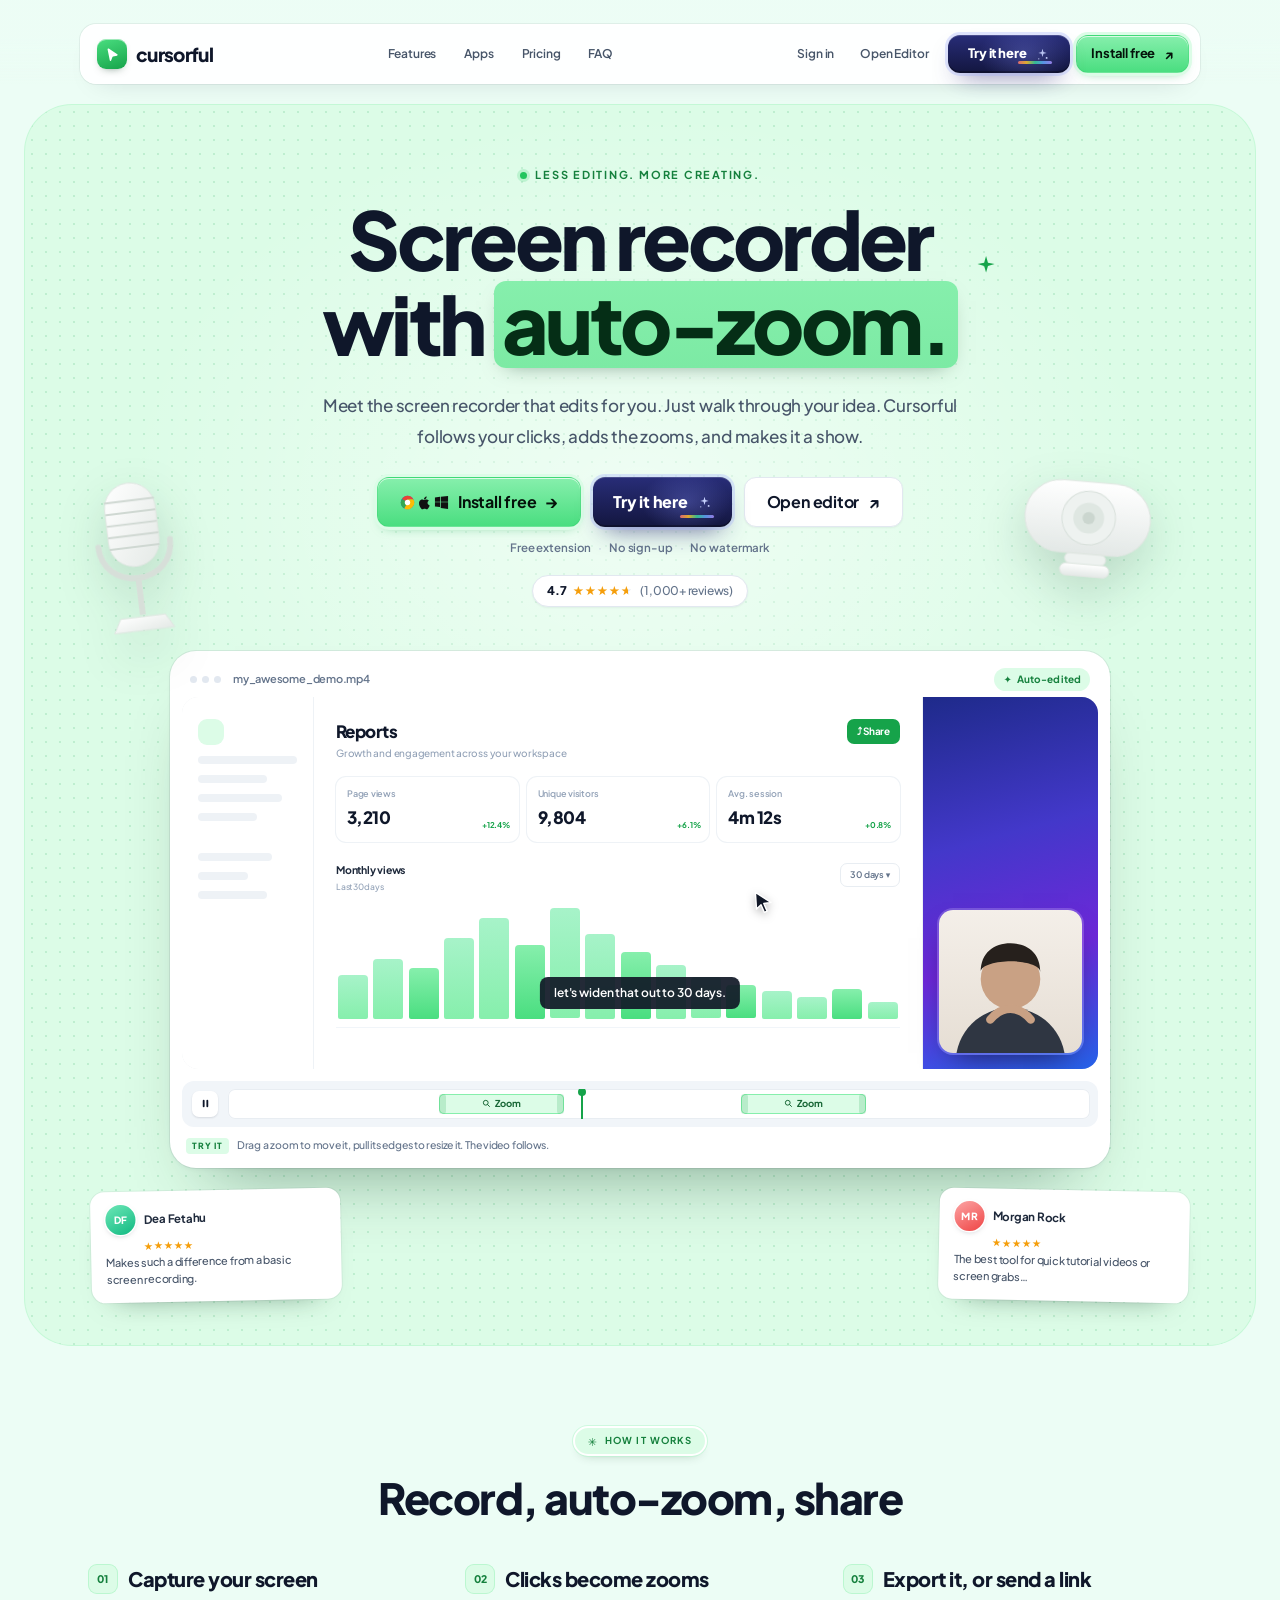
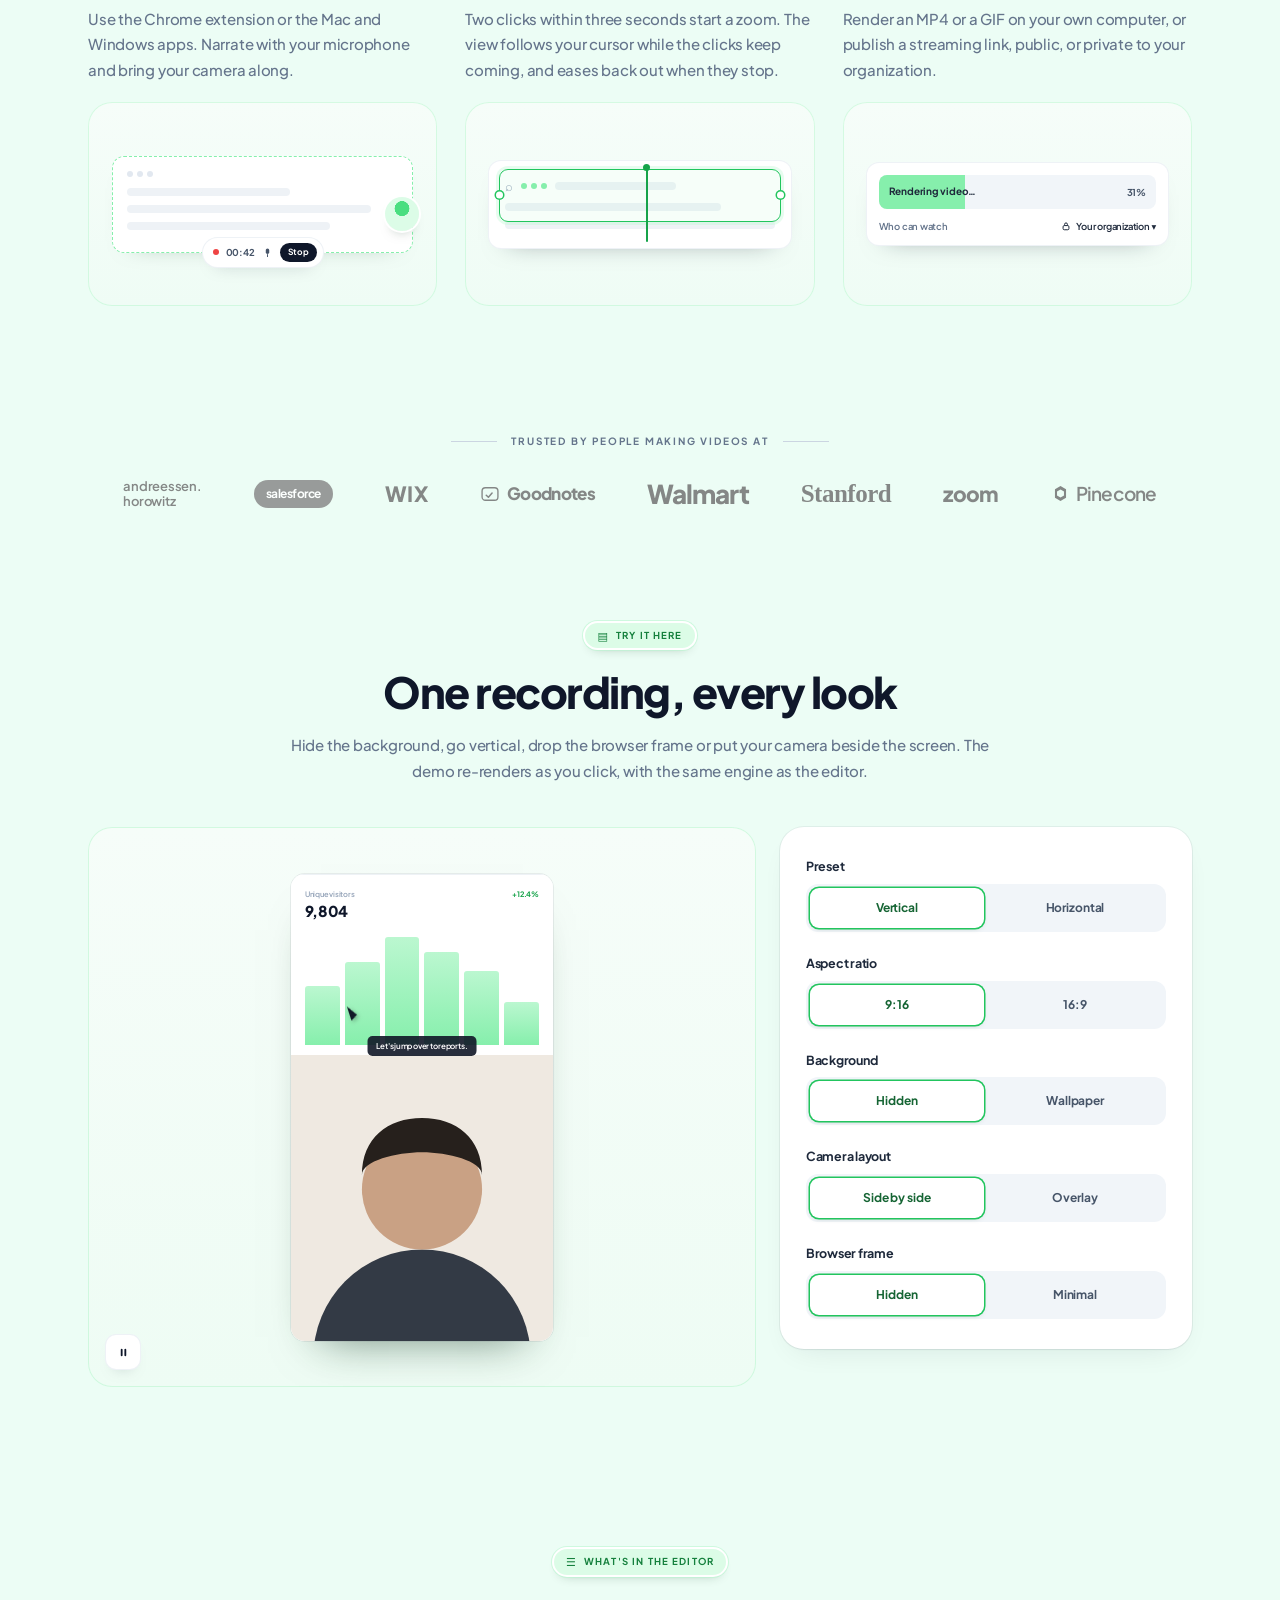
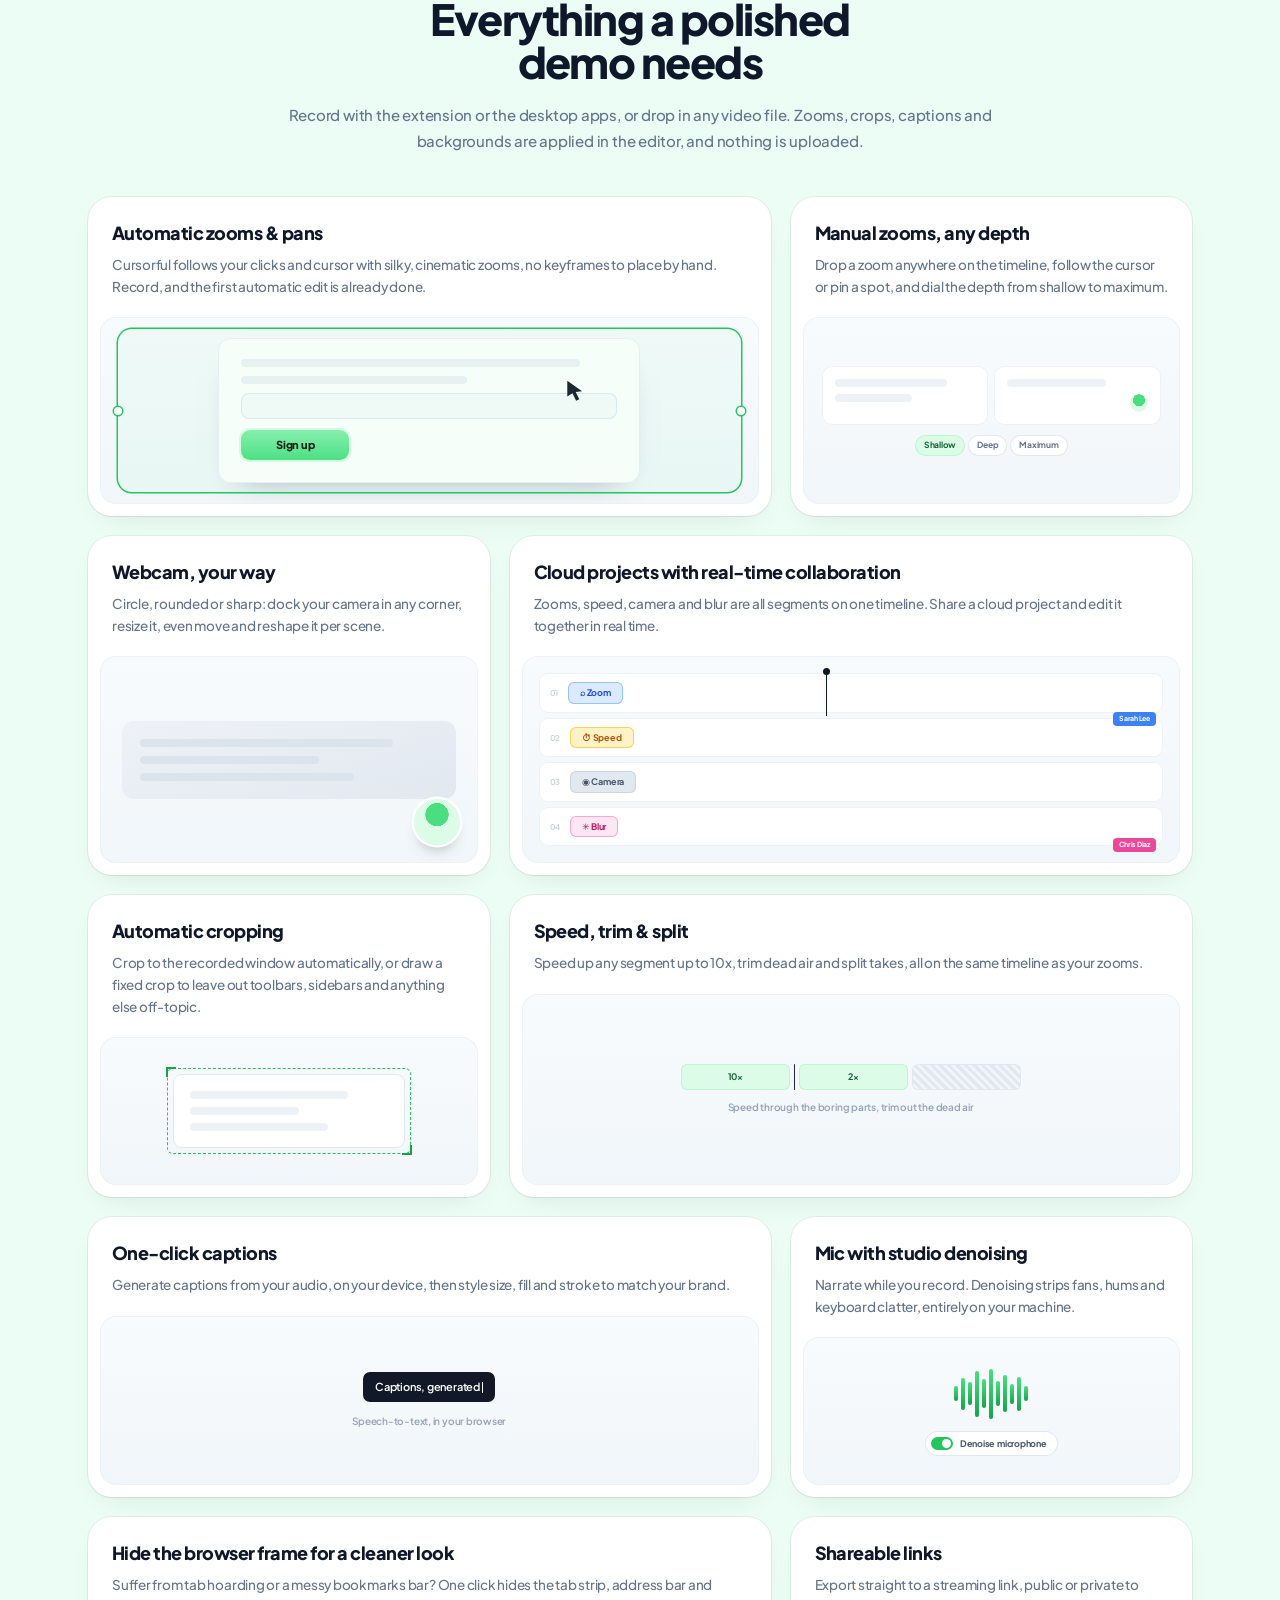
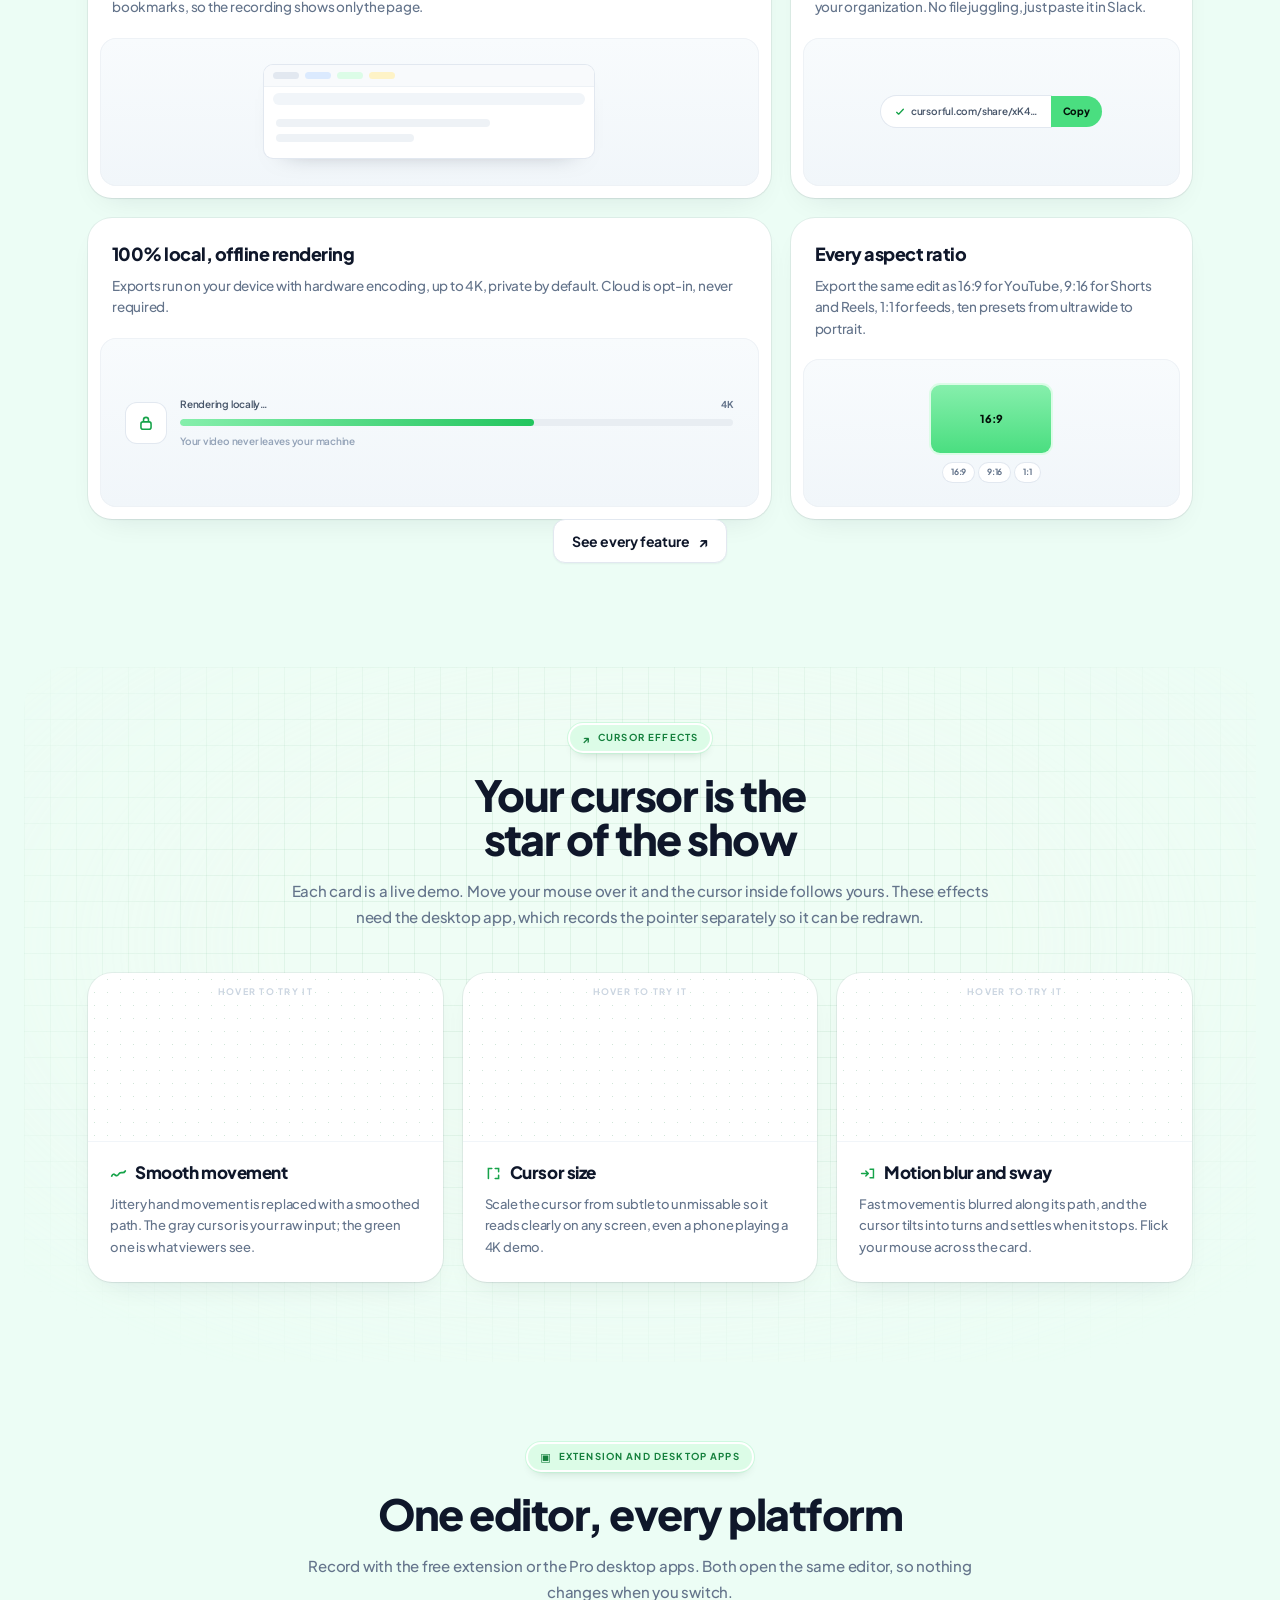
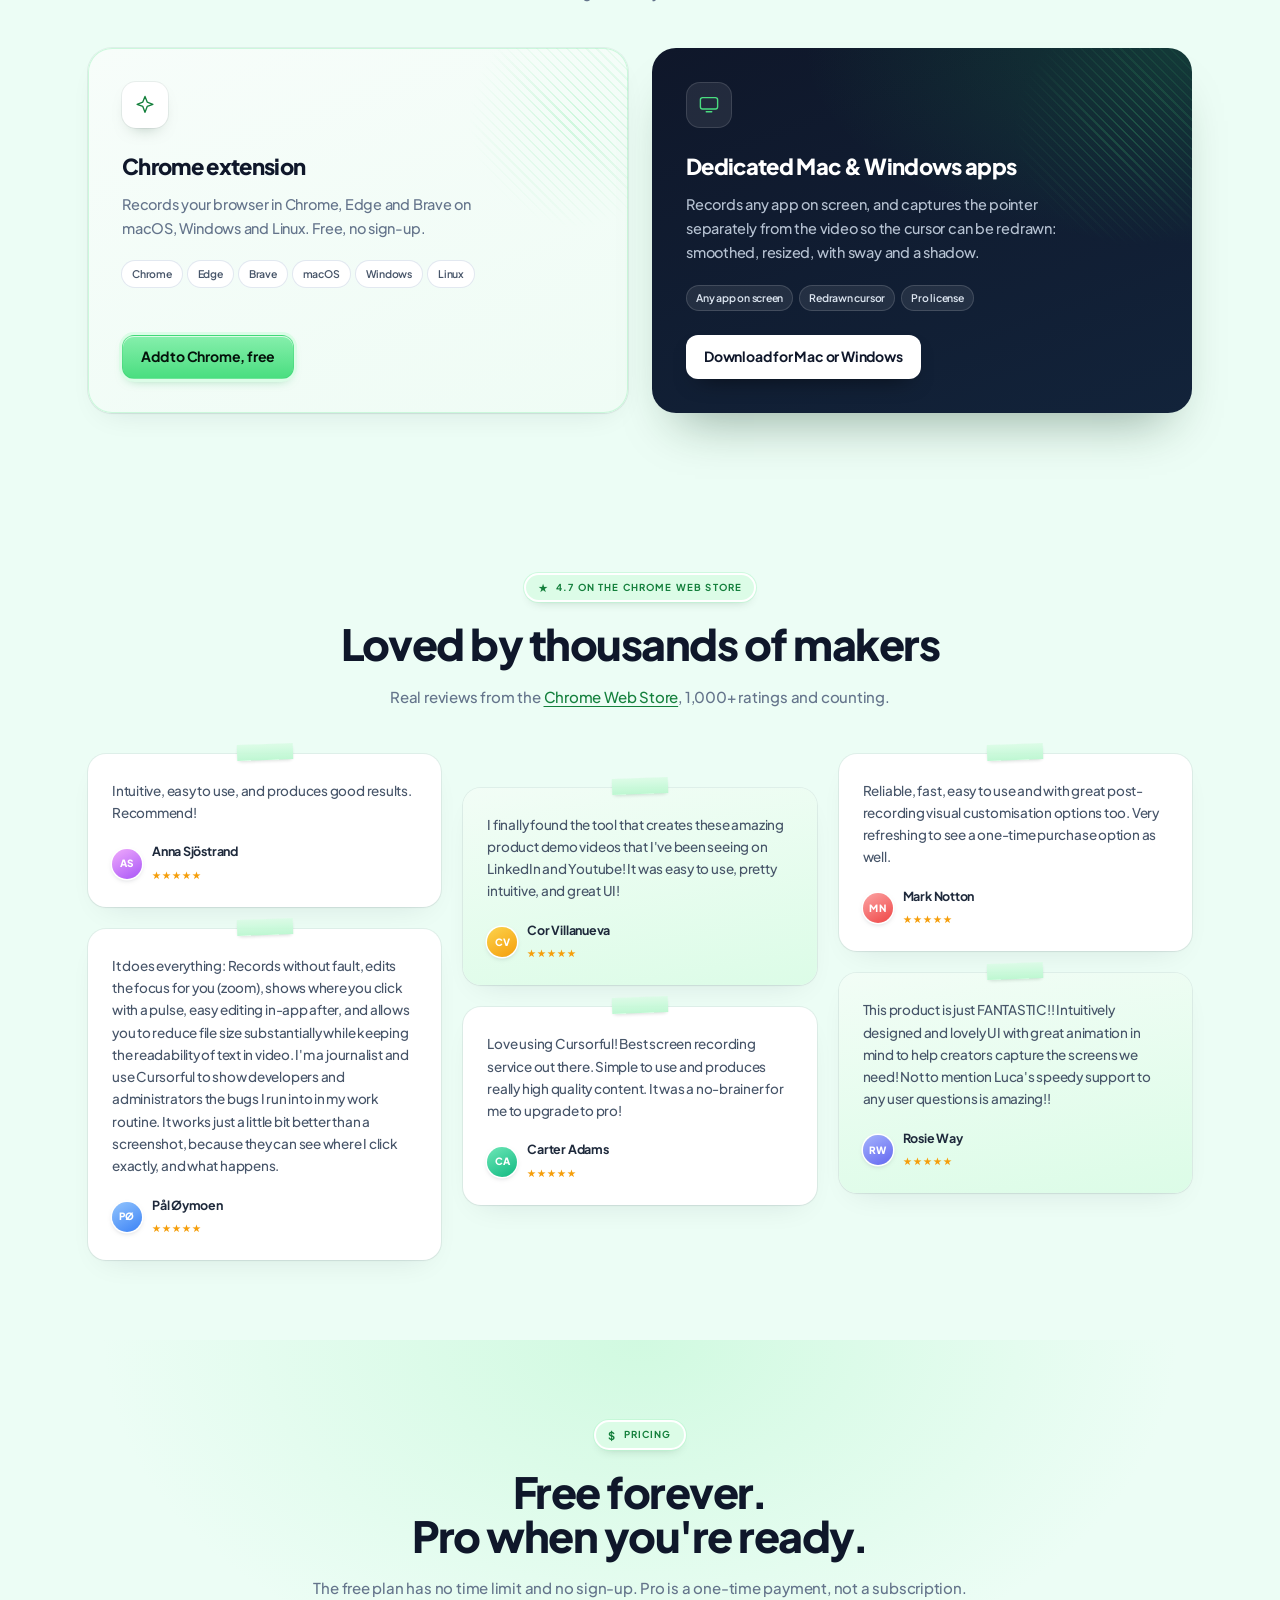
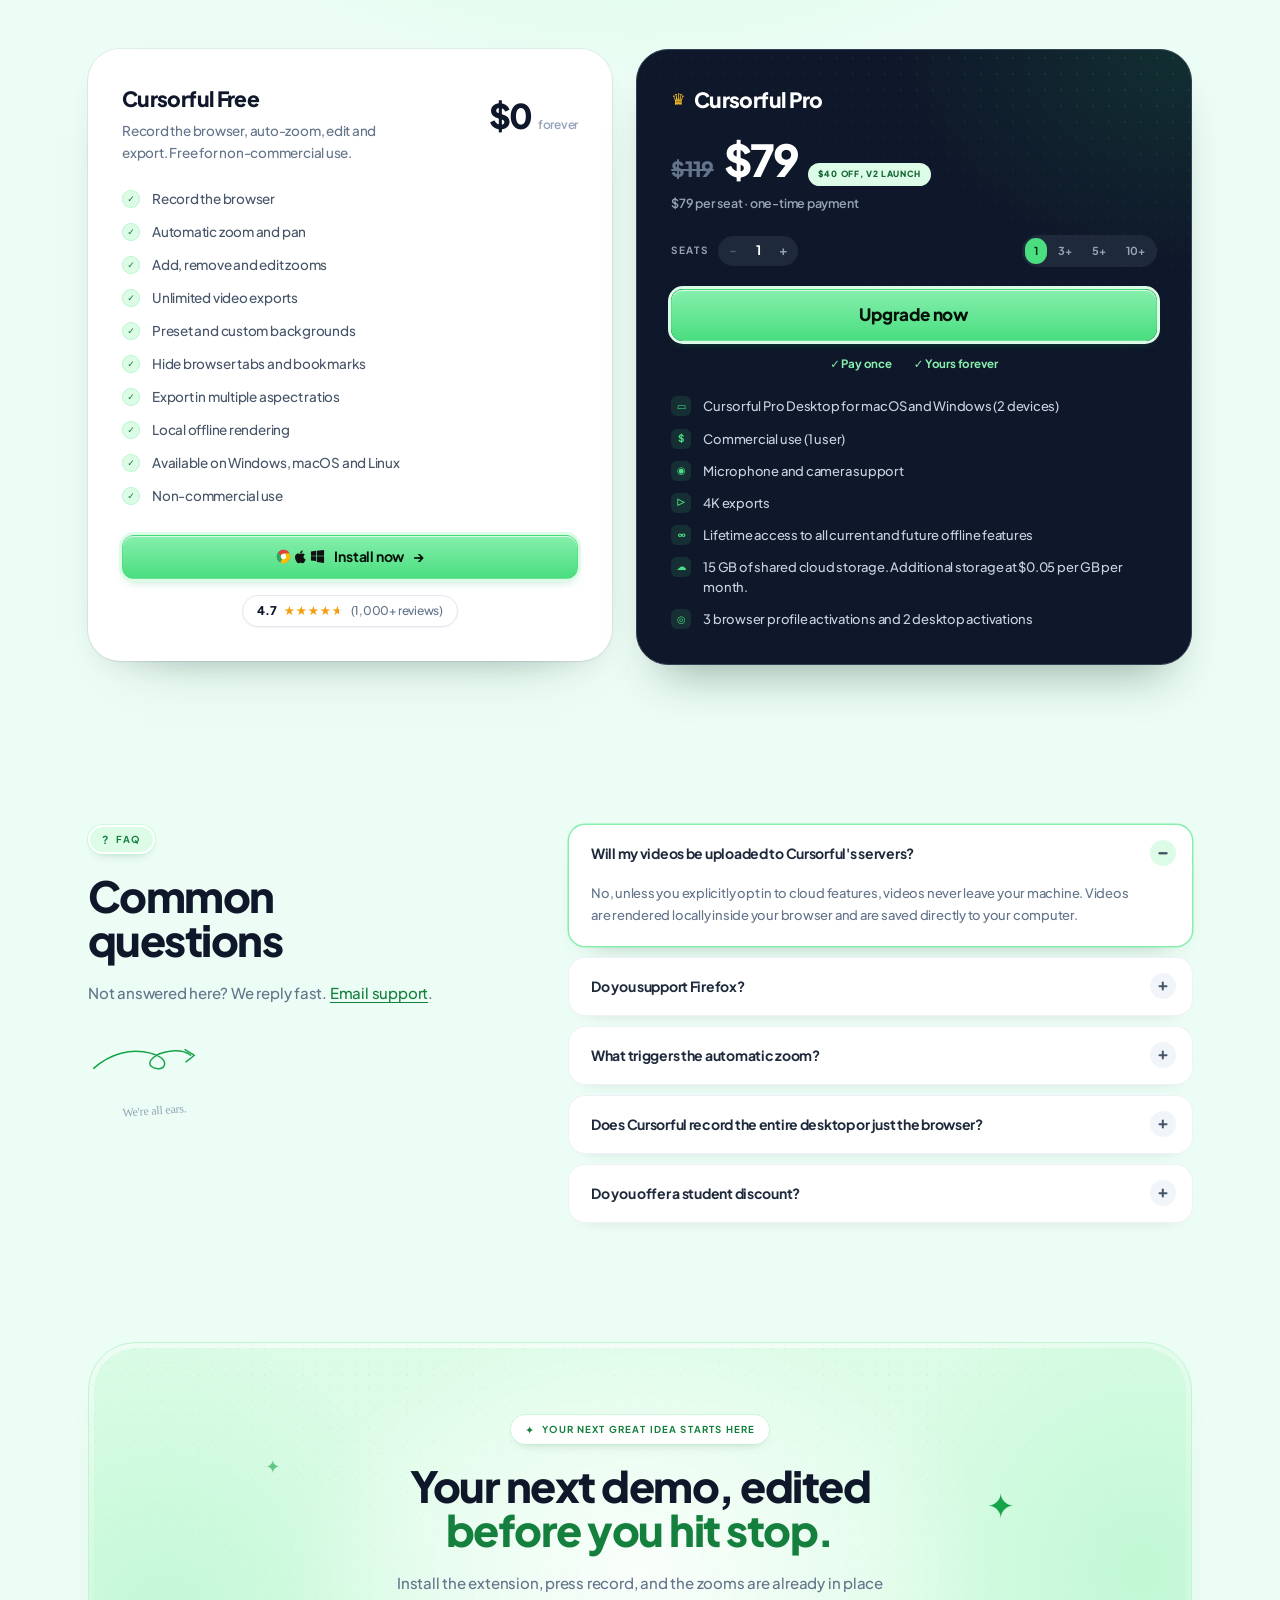
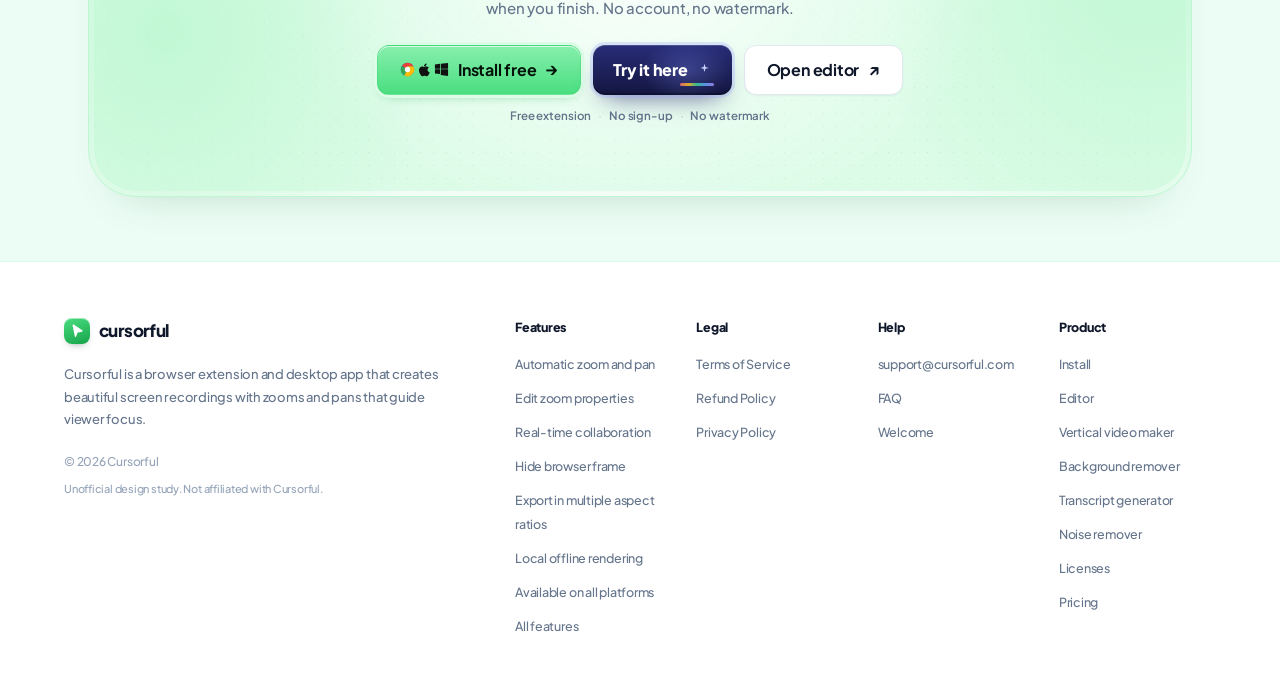
==== index.html @ 7b4aab8c "feat: rebuild the Cursorful homepage as a static site Single-page reconstruction with design tokens " ====
<!doctype html>
<html lang="en">
<head>
<meta charset="utf-8" />
<meta name="viewport" content="width=device-width, initial-scale=1" />
<title>Cursorful clone: screen recorder with auto-zoom</title>
<meta name="description" content="A static, dependency-free study reconstruction of the Cursorful marketing site: auto-zoom screen recorder with local rendering." />
<meta name="theme-color" content="#ecfdf5" />
<link rel="preconnect" href="https://fonts.googleapis.com" />
<link rel="preconnect" href="https://fonts.gstatic.com" crossorigin />
<link href="https://fonts.googleapis.com/css2?family=Plus+Jakarta+Sans:ital,wght@0,400;0,500;0,600;0,700;0,800;1,500&display=swap" rel="stylesheet" />
<link rel="stylesheet" href="styles.css" />
<link rel="icon" href="favicon.svg" type="image/svg+xml" />
</head>
<body>

<a class="skip" href="#main">Skip to content</a>

<!-- ---------------------------------------------------------------- nav -->
<div class="nav-wrap">
  <header class="nav" id="nav">
    <a class="brand" href="#" aria-label="Cursorful home">
      <span class="brand__mark" aria-hidden="true">
        <svg viewBox="0 0 24 24" fill="none"><path d="M5 4.6c0-.9 1-1.4 1.7-.9l12.1 8.1c.7.5.5 1.6-.4 1.8l-5.6 1.3c-.5.1-.8.4-1 .9l-1.9 4.9c-.3.8-1.5.7-1.7-.1L5 4.6Z" fill="currentColor"/></svg>
      </span>
      <span class="brand__name">cursorful</span>
    </a>

    <nav class="nav__links" aria-label="Sections">
      <a href="#features">Features</a>
      <a href="#apps">Apps</a>
      <a href="#pricing">Pricing</a>
      <a href="#faq">FAQ</a>
    </nav>

    <div class="nav__actions">
      <a class="nav__text" href="#pricing">Sign in</a>
      <a class="nav__text" href="#look">Open Editor</a>
      <a class="btn btn--dark btn--sm" href="#look">
        <span>Try it here</span>
        <svg class="spark" viewBox="0 0 24 24" aria-hidden="true"><path d="M12 2.8l1.5 5.1 5.1 1.5-5.1 1.5L12 16l-1.5-5.1L5.4 9.4l5.1-1.5L12 2.8Z" fill="currentColor" opacity=".9"/><circle cx="18.6" cy="17.4" r="1.5" fill="currentColor"/><circle cx="6" cy="18.8" r="1" fill="currentColor"/></svg>
        <span class="rainbow" aria-hidden="true"></span>
      </a>
      <a class="btn btn--green btn--sm" href="#pricing">Install free <span class="arrow" aria-hidden="true">↗</span></a>
    </div>

    <button class="nav__burger" id="burger" aria-label="Open menu" aria-expanded="false" aria-controls="mobileMenu">
      <span></span><span></span>
    </button>
  </header>

  <div class="mobile-menu" id="mobileMenu" hidden>
    <a href="#features">Features</a>
    <a href="#apps">Apps</a>
    <a href="#pricing">Pricing</a>
    <a href="#faq">FAQ</a>
    <a href="#look">Open Editor</a>
    <div class="mobile-menu__cta">
      <a class="btn btn--dark" href="#look">Try it here</a>
      <a class="btn btn--green" href="#pricing">Install free</a>
    </div>
  </div>
</div>

<main id="main">

<!-- -------------------------------------------------------------- hero -->
<section class="hero">
  <div class="hero-canvas">
    <div class="hero-layout">

      <p class="eyebrow"><span class="dot" aria-hidden="true"></span> Less editing. More creating.</p>

      <h1 class="hero__title">
        Screen recorder<br />
        with <span class="hl">auto-zoom.<svg class="hl__spark" viewBox="0 0 24 24" aria-hidden="true"><path d="M12 1l1.9 6.6L20.5 9l-6.6 1.9L12 17.5l-1.9-6.6L3.5 9l6.6-1.4L12 1Z" fill="currentColor"/></svg></span>
      </h1>

      <p class="hero__sub">
        Meet the screen recorder that edits for you. Just walk through your idea.
        Cursorful follows your clicks, adds the zooms, and makes it a show.
      </p>

      <div class="hero__actions">
        <a class="btn btn--green btn--lg" href="#pricing">
          <span class="osrow" aria-hidden="true">
            <svg viewBox="0 0 20 20"><circle cx="10" cy="10" r="9" fill="#1A73E8"/><path d="M10 10 2.6 5.4A9 9 0 0 1 10 1a9 9 0 0 1 7.8 4.5H10Z" fill="#EA4335"/><path d="M10 10 2.6 5.4A9 9 0 0 0 1 10a9 9 0 0 0 4.7 7.9L10 10Z" fill="#34A853"/><path d="M10 10 5.7 17.9A9 9 0 0 0 17.8 5.5H10Z" fill="#FBBC05"/><circle cx="10" cy="10" r="3.6" fill="#fff"/></svg>
            <svg viewBox="0 0 16 16"><path d="M11.2 8.5c0-1.6 1.3-2.4 1.4-2.4-.8-1.1-2-1.3-2.4-1.3-1-.1-2 .6-2.5.6-.5 0-1.3-.6-2.2-.6-1.1 0-2.2.7-2.8 1.7-1.2 2.1-.3 5.2.9 6.9.6.9 1.3 1.8 2.2 1.8.9 0 1.2-.6 2.3-.6s1.4.6 2.3.6c1 0 1.6-.9 2.1-1.8.5-.7.8-1.5 1-2.3-.1 0-2.3-.9-2.3-2.6ZM9.6 3.8c.5-.6.8-1.4.7-2.2-.7 0-1.6.5-2.1 1.1-.5.5-.9 1.4-.8 2.2.8.1 1.6-.4 2.2-1.1Z" fill="#111"/></svg>
            <svg viewBox="0 0 16 16"><path d="M1 2.6l5.4-.7v5.2H1V2.6Zm6.2-.8L15 1v6.1H7.2V1.8ZM1 7.7h5.4v5.2L1 12.2V7.7Zm6.2 0H15V15l-7.8-1.1V7.7Z" fill="#111"/></svg>
          </span>
          Install free <span class="arrow" aria-hidden="true">→</span>
        </a>
        <a class="btn btn--dark btn--lg" href="#look">
          Try it here
          <svg class="spark" viewBox="0 0 24 24" aria-hidden="true"><path d="M12 2.8l1.5 5.1 5.1 1.5-5.1 1.5L12 16l-1.5-5.1L5.4 9.4l5.1-1.5L12 2.8Z" fill="currentColor"/><circle cx="18.6" cy="17.4" r="1.5" fill="currentColor"/><circle cx="6" cy="18.8" r="1" fill="currentColor"/></svg>
          <span class="rainbow" aria-hidden="true"></span>
        </a>
        <a class="btn btn--ghost btn--lg" href="#look">Open editor <span class="arrow" aria-hidden="true">↗</span></a>
      </div>

      <p class="hero__meta">Free extension <span aria-hidden="true">·</span> No sign-up <span aria-hidden="true">·</span> No watermark</p>

      <p class="rating-pill">
        <strong>4.7</strong>
        <span class="stars" aria-label="4.7 out of 5 stars">★★★★<span class="stars__half">★</span></span>
        <span class="rating-pill__count">(1,000+ reviews)</span>
      </p>

      <!-- interactive product mockup -->
      <div class="demo" data-demo>
        <div class="demo__bar">
          <span class="demo__dots" aria-hidden="true"><i></i><i></i><i></i></span>
          <span class="demo__file">my_awesome_demo.mp4</span>
          <span class="demo__auto"><span aria-hidden="true">✦</span> Auto-edited</span>
        </div>

        <div class="demo__stage">
          <div class="demo__app" aria-hidden="true">
            <aside class="demo__side">
              <span class="sk sk--dot"></span>
              <span class="sk sk--row"></span>
              <span class="sk sk--row sk--w70"></span>
              <span class="sk sk--row sk--w85"></span>
              <span class="sk sk--row sk--w60"></span>
              <span class="sk sk--gap"></span>
              <span class="sk sk--row sk--w75"></span>
              <span class="sk sk--row sk--w50"></span>
              <span class="sk sk--row sk--w70"></span>
            </aside>

            <div class="demo__main">
              <div class="demo__head">
                <div>
                  <h4>Reports</h4>
                  <p>Growth and engagement across your workspace</p>
                </div>
                <span class="demo__share">⤴ Share</span>
              </div>

              <div class="demo__stats">
                <div class="stat"><span>Page views</span><strong>3,210</strong><em>+12.4%</em></div>
                <div class="stat"><span>Unique visitors</span><strong>9,804</strong><em>+6.1%</em></div>
                <div class="stat"><span>Avg. session</span><strong>4m 12s</strong><em>+0.8%</em></div>
              </div>

              <div class="demo__chart">
                <div class="demo__charthead">
                  <div><span>Monthly views</span><small>Last 30 days</small></div>
                  <span class="demo__select">30 days ▾</span>
                </div>
                <div class="bars">
                  <i style="--h:38%"></i><i style="--h:52%"></i><i style="--h:44%"></i><i style="--h:70%"></i>
                  <i style="--h:88%"></i><i style="--h:64%"></i><i style="--h:96%"></i><i style="--h:74%"></i>
                  <i style="--h:58%"></i><i style="--h:47%"></i><i style="--h:36%"></i><i style="--h:29%"></i>
                  <i style="--h:24%"></i><i style="--h:19%"></i><i style="--h:26%"></i><i style="--h:15%"></i>
                </div>
              </div>
            </div>

            <div class="demo__camcol">
              <div class="demo__cam">
                <svg viewBox="0 0 120 120" aria-hidden="true">
                  <defs><linearGradient id="camBg" x1="0" y1="0" x2="0" y2="1"><stop offset="0" stop-color="#f4efe9"/><stop offset="1" stop-color="#e6ded4"/></linearGradient></defs>
                  <rect width="120" height="120" fill="url(#camBg)"/>
                  <ellipse cx="60" cy="128" rx="46" ry="46" fill="#2f3642"/>
                  <circle cx="60" cy="58" r="25" fill="#c9a184"/>
                  <path d="M35 52c0-16 11-24 25-24s25 8 25 24c0-6-14-9-25-9s-25 3-25 9Z" fill="#26201c"/>
                  <path d="M43 92c5-6 11-9 17-9s12 3 17 9" stroke="#c9a184" stroke-width="7" fill="none" stroke-linecap="round"/>
                </svg>
              </div>
            </div>
          </div>

          <div class="demo__cursor" aria-hidden="true">
            <svg viewBox="0 0 24 24"><path d="M5 2.2l14.3 9.2-6.6 1.1 3.1 7-2.6 1.1-3-7-4.2 4z" fill="#111827" stroke="#fff" stroke-width="1.3" stroke-linejoin="round"/></svg>
          </div>

          <div class="demo__caption">let's widen that out to 30 days.</div>
        </div>

        <div class="demo__timeline">
          <button class="demo__play" type="button" aria-label="Play preview">
            <svg viewBox="0 0 12 12" aria-hidden="true"><rect x="3" y="2" width="2" height="8" rx="1" fill="currentColor"/><rect x="7" y="2" width="2" height="8" rx="1" fill="currentColor"/></svg>
          </button>
          <div class="track" id="track">
            <div class="playhead" aria-hidden="true"></div>
            <button class="zoomseg" type="button" style="--x:24.5%;--w:14.5%"><span class="handle handle--l"></span><span class="zoomseg__label"><svg viewBox="0 0 12 12" aria-hidden="true"><circle cx="5" cy="5" r="3.2" stroke="currentColor" stroke-width="1.3" fill="none"/><path d="M7.4 7.4L10 10" stroke="currentColor" stroke-width="1.3" stroke-linecap="round"/></svg> Zoom</span><span class="handle handle--r"></span></button>
            <button class="zoomseg" type="button" style="--x:59.5%;--w:14.5%"><span class="handle handle--l"></span><span class="zoomseg__label"><svg viewBox="0 0 12 12" aria-hidden="true"><circle cx="5" cy="5" r="3.2" stroke="currentColor" stroke-width="1.3" fill="none"/><path d="M7.4 7.4L10 10" stroke="currentColor" stroke-width="1.3" stroke-linecap="round"/></svg> Zoom</span><span class="handle handle--r"></span></button>
          </div>
        </div>

        <p class="demo__hint"><b>Try it</b> Drag a zoom to move it, pull its edges to resize it. The video follows.</p>
      </div>

      <div class="hero__float hero__float--mic" aria-hidden="true">
        <svg viewBox="0 0 160 200">
          <defs>
            <linearGradient id="micG" x1="0" y1="0" x2="1" y2="1"><stop offset="0" stop-color="#ffffff"/><stop offset="1" stop-color="#e4e9e6"/></linearGradient>
          </defs>
          <rect x="55" y="14" width="52" height="86" rx="26" fill="url(#micG)" stroke="#dfe6e1"/>
          <g stroke="#cfd8d2" stroke-width="2" stroke-linecap="round">
            <path d="M56 32h50M56 44h50M56 56h50M56 68h50M56 80h50"/>
          </g>
          <path d="M44 76c0 22 16 36 37 36s37-14 37-36" stroke="#d7dfd9" stroke-width="6" fill="none" stroke-linecap="round"/>
          <path d="M81 112v38" stroke="#d7dfd9" stroke-width="6"/>
          <path d="M58 152h46l8 14H50l8-14Z" fill="url(#micG)" stroke="#dfe6e1"/>
        </svg>
      </div>

      <div class="hero__float hero__float--cam" aria-hidden="true">
        <svg viewBox="0 0 200 150">
          <defs><linearGradient id="camG" x1="0" y1="0" x2="0" y2="1"><stop offset="0" stop-color="#ffffff"/><stop offset="1" stop-color="#e3e8e6"/></linearGradient></defs>
          <rect x="18" y="26" width="122" height="70" rx="35" fill="url(#camG)" stroke="#dfe6e1"/>
          <circle cx="80" cy="61" r="26" fill="#eef2f0" stroke="#d8e0db"/>
          <circle cx="80" cy="61" r="15" fill="#dfe7e2"/>
          <circle cx="80" cy="61" r="6" fill="#cbd6cf"/>
          <rect x="60" y="96" width="40" height="10" rx="5" fill="#eef2f0" stroke="#dfe6e1"/>
          <rect x="56" y="106" width="48" height="12" rx="6" fill="url(#camG)" stroke="#dfe6e1"/>
        </svg>
      </div>

      <div class="hero__notes">
        <figure class="note note--l">
          <figcaption><span class="avatar avatar--d">DF</span><b>Dea Fetahu</b></figcaption>
          <span class="stars stars--sm" aria-label="5 out of 5 stars">★★★★★</span>
          <p>Makes such a difference from a basic screen recording.</p>
        </figure>
        <figure class="note note--r">
          <figcaption><span class="avatar avatar--e">MR</span><b>Morgan Rock</b></figcaption>
          <span class="stars stars--sm" aria-label="5 out of 5 stars">★★★★★</span>
          <p>The best tool for quick tutorial videos or screen grabs…</p>
        </figure>
      </div>

    </div>
  </div>
</section>

<!-- ------------------------------------------------------- how it works -->
<section class="section" id="how">
  <div class="wrap">
    <p class="chip chip--center"><span aria-hidden="true">✳</span> How it works</p>
    <h2 class="section__title center">Record, auto-zoom, share</h2>

    <ol class="steps">
      <li class="step reveal">
        <div class="step__head">
          <span class="step__num">01</span>
          <h3>Capture your screen</h3>
        </div>
        <p>Use the Chrome extension or the Mac and Windows apps. Narrate with your microphone and bring your camera along.</p>
        <div class="step__art">
          <div class="wire">
            <div class="wire__win">
              <span class="wire__dots" aria-hidden="true"><i></i><i></i><i></i></span>
              <span class="sk sk--row sk--w60"></span>
              <span class="sk sk--row sk--w90"></span>
              <span class="sk sk--row sk--w75"></span>
            </div>
            <div class="wire__rec">
              <span class="rec__dot" aria-hidden="true"></span> 00:42
              <svg viewBox="0 0 16 16" aria-hidden="true"><rect x="5.5" y="2" width="5" height="8" rx="2.5" fill="currentColor"/><path d="M8 11v3" stroke="currentColor" stroke-width="1.4" stroke-linecap="round"/></svg>
              <span class="rec__stop">Stop</span>
            </div>
            <span class="wire__avatar" aria-hidden="true"></span>
          </div>
        </div>
      </li>

      <li class="step reveal">
        <div class="step__head">
          <span class="step__num">02</span>
          <h3>Clicks become zooms</h3>
        </div>
        <p>Two clicks within three seconds start a zoom. The view follows your cursor while the clicks keep coming, and eases back out when they stop.</p>
        <div class="step__art">
          <div class="zoomdemo">
            <div class="zoomdemo__panel">
              <div class="zoomdemo__row">
                <span class="zoomdemo__search" aria-hidden="true">⌕</span>
                <span class="zoomdemo__dots" aria-hidden="true"><i></i><i></i><i></i></span>
                <span class="sk sk--row sk--w45"></span>
              </div>
              <div class="zoomdemo__row"><span class="sk sk--row sk--w80"></span></div>
              <div class="zoomdemo__row"><span class="sk sk--row sk--w58"></span></div>
              <span class="zoomdemo__focus" aria-hidden="true"></span>
              <span class="zoomdemo__playhead" aria-hidden="true"></span>
            </div>
          </div>
        </div>
      </li>

      <li class="step reveal">
        <div class="step__head">
          <span class="step__num">03</span>
          <h3>Export it, or send a link</h3>
        </div>
        <p>Render an MP4 or a GIF on your own computer, or publish a streaming link, public, or private to your organization.</p>
        <div class="step__art">
          <div class="exportdemo">
            <div class="exportdemo__bar"><span class="exportdemo__fill" style="width:31%"></span><span class="exportdemo__label">Rendering video…</span><b>31%</b></div>
            <div class="exportdemo__row"><span>Who can watch</span><span class="exportdemo__org"><svg viewBox="0 0 12 12" aria-hidden="true"><rect x="2.5" y="5.5" width="7" height="5" rx="1.4" fill="none" stroke="currentColor" stroke-width="1.2"/><path d="M4.3 5.5V4a1.7 1.7 0 0 1 3.4 0v1.5" fill="none" stroke="currentColor" stroke-width="1.2"/></svg> Your organization ▾</span></div>
          </div>
        </div>
      </li>
    </ol>
  </div>
</section>

<!-- ---------------------------------------------------------- customers -->
<section class="customers">
  <p class="customers__label"><span aria-hidden="true"></span> Trusted by people making videos at <span aria-hidden="true"></span></p>
  <ul class="customers__row">
    <li class="logo logo--a16z">andreessen.<br />horowitz</li>
    <li class="logo logo--sf">salesforce</li>
    <li class="logo logo--wix">WIX</li>
    <li class="logo logo--gn"><svg viewBox="0 0 24 24" aria-hidden="true"><rect x="2.5" y="4.5" width="19" height="15" rx="4" fill="none" stroke="currentColor" stroke-width="1.6"/><path d="M7.5 13.5l2.6 2.4 4.4-5" fill="none" stroke="currentColor" stroke-width="1.8" stroke-linecap="round" stroke-linejoin="round"/></svg> Goodnotes</li>
    <li class="logo logo--walmart">Walmart</li>
    <li class="logo logo--stanford">Stanford</li>
    <li class="logo logo--zoom">zoom</li>
    <li class="logo logo--pinecone"><svg viewBox="0 0 24 24" aria-hidden="true"><path d="M12 2.5l7 4v11l-7 4-7-4v-11l7-4Zm0 4.4L7.6 9.4v5.2L12 17.1l4.4-2.5V9.4L12 6.9Z" fill="currentColor"/></svg> Pinecone</li>
  </ul>
</section>

<!-- ---------------------------------------------------------------- look -->
<section class="section" id="look">
  <div class="wrap">
    <p class="chip chip--center"><span aria-hidden="true">▤</span> Try it here</p>
    <h2 class="section__title center">One recording, every look</h2>
    <p class="section__sub center">Hide the background, go vertical, drop the browser frame or put your camera beside the screen. The demo re-renders as you click, with the same engine as the editor.</p>

    <div class="look">
      <div class="look__stage" id="lookStage" data-preset="vertical" data-aspect="9:16" data-bg="hidden" data-cam="side" data-frame="hidden">
        <div class="look__canvas">
          <div class="look__frame">
            <div class="look__browser" data-el="frame">
              <span class="look__tabs" aria-hidden="true"><i></i><i></i><i></i></span>
            </div>
            <div class="look__screen">
              <div class="look__stats">
                <span>Unique visitors <b>9,804</b></span>
                <span class="look__badge">+12.4%</span>
              </div>
              <div class="look__bars" aria-hidden="true">
                <i style="--h:52%"></i><i style="--h:74%"></i><i style="--h:96%"></i><i style="--h:83%"></i><i style="--h:66%"></i><i style="--h:38%"></i>
              </div>
              <span class="look__cursor" aria-hidden="true"></span>
              <span class="look__caption">Let's jump over to reports.</span>
              <div class="look__camera" data-el="cam">
                <svg viewBox="0 0 100 100" preserveAspectRatio="xMidYMid slice" aria-hidden="true">
                  <rect width="100" height="100" fill="#efe9e1"/>
                  <ellipse cx="50" cy="106" rx="38" ry="38" fill="#333a45"/>
                  <circle cx="50" cy="47" r="21" fill="#c9a184"/>
                  <path d="M29 42c0-13 9-20 21-20s21 7 21 20c0-5-12-8-21-8s-21 3-21 8Z" fill="#26201c"/>
                </svg>
              </div>
            </div>
          </div>
        </div>
        <button class="look__play" type="button" aria-label="Pause preview">
          <svg viewBox="0 0 12 12" aria-hidden="true"><rect x="3" y="2" width="2" height="8" rx="1" fill="currentColor"/><rect x="7" y="2" width="2" height="8" rx="1" fill="currentColor"/></svg>
        </button>
      </div>

      <div class="look__controls" role="group" aria-label="Preview options">
        <div class="ctl">
          <span class="ctl__label">Preset</span>
          <div class="seg" data-group="preset">
            <button type="button" class="is-on" data-value="vertical">Vertical</button>
            <button type="button" data-value="horizontal">Horizontal</button>
          </div>
        </div>
        <div class="ctl">
          <span class="ctl__label">Aspect ratio</span>
          <div class="seg" data-group="aspect">
            <button type="button" class="is-on" data-value="9:16">9:16</button>
            <button type="button" data-value="16:9">16:9</button>
          </div>
        </div>
        <div class="ctl">
          <span class="ctl__label">Background</span>
          <div class="seg" data-group="bg">
            <button type="button" class="is-on" data-value="hidden">Hidden</button>
            <button type="button" data-value="wallpaper">Wallpaper</button>
          </div>
        </div>
        <div class="ctl">
          <span class="ctl__label">Camera layout</span>
          <div class="seg" data-group="cam">
            <button type="button" class="is-on" data-value="side">Side by side</button>
            <button type="button" data-value="overlay">Overlay</button>
          </div>
        </div>
        <div class="ctl">
          <span class="ctl__label">Browser frame</span>
          <div class="seg" data-group="frame">
            <button type="button" class="is-on" data-value="hidden">Hidden</button>
            <button type="button" data-value="minimal">Minimal</button>
          </div>
        </div>
      </div>
    </div>
  </div>
</section>

<!-- ------------------------------------------------------------ features -->
<section class="section section--features" id="features">
  <div class="wrap">
    <p class="chip chip--center"><span aria-hidden="true">☰</span> What's in the editor</p>
    <h2 class="section__title center">Everything a polished<br />demo needs</h2>
    <p class="section__sub center">Record with the extension or the desktop apps, or drop in any video file. Zooms, crops, captions and backgrounds are applied in the editor, and nothing is uploaded.</p>

    <div class="bento">

      <article class="fcard fcard--wide reveal">
        <h3>Automatic zooms &amp; pans</h3>
        <p>Cursorful follows your clicks and cursor with silky, cinematic zooms, no keyframes to place by hand. Record, and the first automatic edit is already done.</p>
        <div class="fart fart--zoom">
          <div class="fart__page">
            <span class="sk sk--row sk--w90"></span>
            <span class="sk sk--row sk--w60"></span>
            <span class="fart__field"></span>
            <span class="fart__btn">Sign up</span>
          </div>
          <span class="fart__cursor" aria-hidden="true"></span>
          <span class="fart__lens" aria-hidden="true"></span>
        </div>
      </article>

      <article class="fcard reveal">
        <h3>Manual zooms, any depth</h3>
        <p>Drop a zoom anywhere on the timeline, follow the cursor or pin a spot, and dial the depth from shallow to maximum.</p>
        <div class="fart fart--depth">
          <div class="depth__panels">
            <div class="depth__panel"><span class="sk sk--row sk--w80"></span><span class="sk sk--row sk--w55"></span></div>
            <div class="depth__panel"><span class="sk sk--row sk--w70"></span><span class="depth__dot" aria-hidden="true"></span></div>
          </div>
          <div class="depth__chips"><b>Shallow</b><span>Deep</span><span>Maximum</span></div>
        </div>
      </article>

      <article class="fcard reveal">
        <h3>Webcam, your way</h3>
        <p>Circle, rounded or sharp: dock your camera in any corner, resize it, even move and reshape it per scene.</p>
        <div class="fart fart--webcam">
          <div class="webcam__panel"><span class="sk sk--row sk--w85"></span><span class="sk sk--row sk--w60"></span><span class="sk sk--row sk--w72"></span></div>
          <span class="webcam__bubble" aria-hidden="true"></span>
        </div>
      </article>

      <article class="fcard fcard--wide reveal">
        <h3>Cloud projects with real-time collaboration</h3>
        <p>Zooms, speed, camera and blur are all segments on one timeline. Share a cloud project and edit it together in real time.</p>
        <div class="fart fart--collab">
          <div class="collab">
            <div class="collab__row"><span class="collab__idx">01</span><span class="collab__seg collab__seg--zoom">⌕ Zoom</span><span class="collab__playhead"></span></div>
            <div class="collab__row"><span class="collab__idx">02</span><span class="collab__seg collab__seg--speed">⏱ Speed</span><span class="collab__tag collab__tag--c">Sarah Lee</span></div>
            <div class="collab__row"><span class="collab__idx">03</span><span class="collab__seg collab__seg--cam">◉ Camera</span></div>
            <div class="collab__row"><span class="collab__idx">04</span><span class="collab__seg collab__seg--blur">✳ Blur</span><span class="collab__tag collab__tag--p">Chris Diaz</span></div>
          </div>
        </div>
      </article>

      <article class="fcard reveal">
        <h3>Automatic cropping</h3>
        <p>Crop to the recorded window automatically, or draw a fixed crop to leave out toolbars, sidebars and anything else off-topic.</p>
        <div class="fart fart--crop">
          <div class="crop__doc">
            <span class="sk sk--row sk--w80"></span><span class="sk sk--row sk--w55"></span><span class="sk sk--row sk--w70"></span>
            <span class="crop__frame" aria-hidden="true"></span>
          </div>
        </div>
      </article>

      <article class="fcard fcard--wide reveal">
        <h3>Speed, trim &amp; split</h3>
        <p>Speed up any segment up to 10x, trim dead air and split takes, all on the same timeline as your zooms.</p>
        <div class="fart fart--speed">
          <div class="speedbar">
            <span class="speedbar__seg"><b>10×</b></span>
            <span class="speedbar__cut" aria-hidden="true"></span>
            <span class="speedbar__seg"><b>2×</b></span>
            <span class="speedbar__seg speedbar__seg--hatch"></span>
          </div>
          <p class="fart__note">Speed through the boring parts, trim out the dead air</p>
        </div>
      </article>

      <article class="fcard fcard--wide reveal">
        <h3>One-click captions</h3>
        <p>Generate captions from your audio, on your device, then style size, fill and stroke to match your brand.</p>
        <div class="fart fart--captions">
          <span class="caption-chip">Captions, generated<span class="caret" aria-hidden="true"></span></span>
          <p class="fart__note">Speech-to-text, in your browser</p>
        </div>
      </article>

      <article class="fcard reveal">
        <h3>Mic with studio denoising</h3>
        <p>Narrate while you record. Denoising strips fans, hums and keyboard clatter, entirely on your machine.</p>
        <div class="fart fart--denoise">
          <div class="eq" aria-hidden="true">
            <i style="--h:30%"></i><i style="--h:62%"></i><i style="--h:44%"></i><i style="--h:88%"></i><i style="--h:56%"></i><i style="--h:96%"></i><i style="--h:48%"></i><i style="--h:72%"></i><i style="--h:38%"></i><i style="--h:66%"></i><i style="--h:28%"></i>
          </div>
          <span class="toggle"><i aria-hidden="true"></i> Denoise microphone</span>
        </div>
      </article>

      <article class="fcard fcard--wide reveal">
        <h3>Hide the browser frame for a cleaner look</h3>
        <p>Suffer from tab hoarding or a messy bookmarks bar? One click hides the tab strip, address bar and bookmarks, so the recording shows only the page.</p>
        <div class="fart fart--frame">
          <div class="frame__win">
            <div class="frame__tabs"><i></i><i></i><i></i><i></i></div>
            <div class="frame__url"></div>
            <div class="frame__body"><span class="sk sk--row sk--w70"></span><span class="sk sk--row sk--w45"></span></div>
          </div>
        </div>
      </article>

      <article class="fcard reveal">
        <h3>Shareable links</h3>
        <p>Export straight to a streaming link, public or private to your organization. No file juggling, just paste it in Slack.</p>
        <div class="fart fart--share">
          <span class="share-link"><svg viewBox="0 0 12 12" aria-hidden="true"><path d="M2 6.4l2.3 2.2L10 2.6" fill="none" stroke="currentColor" stroke-width="1.6" stroke-linecap="round" stroke-linejoin="round"/></svg> cursorful.com/share/xK4…</span>
          <span class="share-copy">Copy</span>
        </div>
      </article>

      <article class="fcard fcard--wide reveal">
        <h3>100% local, offline rendering</h3>
        <p>Exports run on your device with hardware encoding, up to 4K, private by default. Cloud is opt-in, never required.</p>
        <div class="fart fart--render">
          <span class="render__lock" aria-hidden="true">
            <svg viewBox="0 0 16 16"><rect x="3.5" y="7" width="9" height="6.5" rx="1.8" fill="none" stroke="currentColor" stroke-width="1.4"/><path d="M5.8 7V5.2a2.2 2.2 0 0 1 4.4 0V7" fill="none" stroke="currentColor" stroke-width="1.4"/></svg>
          </span>
          <div class="render__body">
            <div class="render__top"><span>Rendering locally…</span><b>4K</b></div>
            <span class="render__bar"><i style="width:64%"></i></span>
            <p class="fart__note">Your video never leaves your machine</p>
          </div>
        </div>
      </article>

      <article class="fcard reveal">
        <h3>Every aspect ratio</h3>
        <p>Export the same edit as 16:9 for YouTube, 9:16 for Shorts and Reels, 1:1 for feeds, ten presets from ultrawide to portrait.</p>
        <div class="fart fart--ratio">
          <div class="ratio__box">16:9</div>
          <div class="ratio__chips"><span>16:9</span><span>9:16</span><span>1:1</span></div>
        </div>
      </article>

    </div>

    <p class="center"><a class="btn btn--ghost" href="#apps">See every feature <span class="arrow" aria-hidden="true">↗</span></a></p>
  </div>
</section>

<!-- ------------------------------------------------------------- cursor -->
<section class="section section--cursor" id="cursor">
  <div class="wrap wrap--cursor">
    <p class="chip chip--center"><span aria-hidden="true">↗</span> Cursor effects</p>
    <h2 class="section__title center">Your cursor is the<br />star of the show</h2>
    <p class="section__sub center">Each card is a live demo. Move your mouse over it and the cursor inside follows yours. These effects need the desktop app, which records the pointer separately so it can be redrawn.</p>

    <div class="cursors">
      <article class="cursorcard" data-cursor-effect="smooth">
        <span class="cursorcard__hint">Hover to try it</span>
        <div class="cursorcard__field">
          <span class="raw-cursor" aria-hidden="true"><svg viewBox="0 0 24 24"><path d="M5 2.2l14.3 9.2-6.6 1.1 3.1 7-2.6 1.1-3-7-4.2 4z" fill="#9aa3b2"/></svg></span>
          <span class="soft-cursor" aria-hidden="true"><svg viewBox="0 0 24 24"><path d="M5 2.2l14.3 9.2-6.6 1.1 3.1 7-2.6 1.1-3-7-4.2 4z" fill="#22c55e"/></svg></span>
        </div>
        <div class="cursorcard__text">
          <h3><svg viewBox="0 0 20 20" aria-hidden="true"><path d="M2 13c3-6 5 3 8-2s5 1 8-4" fill="none" stroke="currentColor" stroke-width="2" stroke-linecap="round"/></svg> Smooth movement</h3>
          <p>Jittery hand movement is replaced with a smoothed path. The gray cursor is your raw input; the green one is what viewers see.</p>
        </div>
      </article>

      <article class="cursorcard" data-cursor-effect="size">
        <span class="cursorcard__hint">Hover to try it</span>
        <div class="cursorcard__field">
          <span class="big-cursor" aria-hidden="true"><svg viewBox="0 0 24 24"><path d="M5 2.2l14.3 9.2-6.6 1.1 3.1 7-2.6 1.1-3-7-4.2 4z" fill="#111827" stroke="#fff" stroke-width="1.2"/></svg></span>
        </div>
        <div class="cursorcard__text">
          <h3><svg viewBox="0 0 20 20" aria-hidden="true"><path d="M4 16V4h4M12 4h4v4M16 12v4h-4" fill="none" stroke="currentColor" stroke-width="1.8" stroke-linecap="round"/></svg> Cursor size</h3>
          <p>Scale the cursor from subtle to unmissable so it reads clearly on any screen, even a phone playing a 4K demo.</p>
        </div>
      </article>

      <article class="cursorcard" data-cursor-effect="blur">
        <span class="cursorcard__hint">Hover to try it</span>
        <div class="cursorcard__field">
          <span class="blur-cursor" aria-hidden="true"><svg viewBox="0 0 24 24"><path d="M5 2.2l14.3 9.2-6.6 1.1 3.1 7-2.6 1.1-3-7-4.2 4z" fill="#111827" stroke="#fff" stroke-width="1.2"/></svg></span>
        </div>
        <div class="cursorcard__text">
          <h3><svg viewBox="0 0 20 20" aria-hidden="true"><path d="M3 10h8m0 0l-3-3m3 3l-3 3M13 5h4v10h-4" fill="none" stroke="currentColor" stroke-width="1.7" stroke-linecap="round"/></svg> Motion blur and sway</h3>
          <p>Fast movement is blurred along its path, and the cursor tilts into turns and settles when it stops. Flick your mouse across the card.</p>
        </div>
      </article>
    </div>
  </div>
</section>

<!-- --------------------------------------------------------------- apps -->
<section class="section" id="apps">
  <div class="wrap">
    <p class="chip chip--center"><span aria-hidden="true">▣</span> Extension and desktop apps</p>
    <h2 class="section__title center">One editor, every platform</h2>
    <p class="section__sub center">Record with the free extension or the Pro desktop apps. Both open the same editor, so nothing changes when you switch.</p>

    <div class="apps">
      <article class="app app--light reveal">
        <span class="app__icon" aria-hidden="true">
          <svg viewBox="0 0 24 24"><path d="M12 2.6l2.4 6.2 6.2 2.4-6.2 2.4L12 20l-2.4-6.4L3.4 11.2l6.2-2.4L12 2.6Z" fill="none" stroke="currentColor" stroke-width="1.5" stroke-linejoin="round"/></svg>
        </span>
        <h3>Chrome extension</h3>
        <p>Records your browser in Chrome, Edge and Brave on macOS, Windows and Linux. Free, no sign-up.</p>
        <ul class="app__tags"><li>Chrome</li><li>Edge</li><li>Brave</li><li>macOS</li><li>Windows</li><li>Linux</li></ul>
        <a class="btn btn--green" href="#pricing">Add to Chrome, free</a>
      </article>

      <article class="app app--dark reveal">
        <span class="app__icon" aria-hidden="true">
          <svg viewBox="0 0 24 24"><rect x="2.6" y="4" width="18.8" height="12.4" rx="2.4" fill="none" stroke="currentColor" stroke-width="1.5"/><path d="M9 19.4h6" stroke="currentColor" stroke-width="1.5" stroke-linecap="round"/></svg>
        </span>
        <h3>Dedicated Mac &amp; Windows apps</h3>
        <p>Records any app on screen, and captures the pointer separately from the video so the cursor can be redrawn: smoothed, resized, with sway and a shadow.</p>
        <ul class="app__tags"><li>Any app on screen</li><li>Redrawn cursor</li><li>Pro license</li></ul>
        <a class="btn btn--white" href="#pricing">Download for Mac or Windows</a>
      </article>
    </div>
  </div>
</section>

<!-- ------------------------------------------------------------ reviews -->
<section class="section" id="reviews">
  <div class="wrap">
    <p class="chip chip--center"><span aria-hidden="true">★</span> 4.7 on the Chrome Web Store</p>
    <h2 class="section__title center">Loved by thousands of makers</h2>
    <p class="section__sub center">Real reviews from the <a href="#reviews">Chrome Web Store</a>, 1,000+ ratings and counting.</p>

    <div class="reviews">
      <div class="reviews__col">
        <article class="review reveal" style="--tilt:-1deg">
          <span class="review__tape" aria-hidden="true"></span>
          <p>Intuitive, easy to use, and produces good results. Recommend!</p>
          <footer><span class="avatar avatar--a">AS</span><div><b>Anna Sjöstrand</b><span class="stars stars--sm">★★★★★</span></div></footer>
        </article>
        <article class="review reveal" style="--tilt:.6deg">
          <span class="review__tape" aria-hidden="true"></span>
          <p>It does everything: Records without fault, edits the focus for you (zoom), shows where you click with a pulse, easy editing in-app after, and allows you to reduce file size substantially while keeping the readability of text in video. I'm a journalist and use Cursorful to show developers and administrators the bugs I run into in my work routine. It works just a little bit better than a screenshot, because they can see where I click exactly, and what happens.</p>
          <footer><span class="avatar avatar--b">PØ</span><div><b>Pål Øymoen</b><span class="stars stars--sm">★★★★★</span></div></footer>
        </article>
      </div>

      <div class="reviews__col reviews__col--mid">
        <article class="review review--mint reveal" style="--tilt:1.1deg">
          <span class="review__tape" aria-hidden="true"></span>
          <p>I finally found the tool that creates these amazing product demo videos that I've been seeing on LinkedIn and Youtube! It was easy to use, pretty intuitive, and great UI!</p>
          <footer><span class="avatar avatar--c">CV</span><div><b>Cor Villanueva</b><span class="stars stars--sm">★★★★★</span></div></footer>
        </article>
        <article class="review reveal" style="--tilt:-.4deg">
          <span class="review__tape" aria-hidden="true"></span>
          <p>Love using Cursorful! Best screen recording service out there. Simple to use and produces really high quality content. It was a no-brainer for me to upgrade to pro!</p>
          <footer><span class="avatar avatar--d">CA</span><div><b>Carter Adams</b><span class="stars stars--sm">★★★★★</span></div></footer>
        </article>
      </div>

      <div class="reviews__col">
        <article class="review reveal" style="--tilt:.8deg">
          <span class="review__tape" aria-hidden="true"></span>
          <p>Reliable, fast, easy to use and with great post-recording visual customisation options too. Very refreshing to see a one-time purchase option as well.</p>
          <footer><span class="avatar avatar--e">MN</span><div><b>Mark Notton</b><span class="stars stars--sm">★★★★★</span></div></footer>
        </article>
        <article class="review review--mint reveal" style="--tilt:-.9deg">
          <span class="review__tape" aria-hidden="true"></span>
          <p>This product is just FANTASTIC!! Intuitively designed and lovely UI with great animation in mind to help creators capture the screens we need! Not to mention Luca's speedy support to any user questions is amazing!!</p>
          <footer><span class="avatar avatar--f">RW</span><div><b>Rosie Way</b><span class="stars stars--sm">★★★★★</span></div></footer>
        </article>
      </div>
    </div>
  </div>
</section>

<!-- ------------------------------------------------------------ pricing -->
<section class="section section--pricing" id="pricing">
  <div class="wrap">
    <p class="chip chip--center"><span aria-hidden="true">$</span> Pricing</p>
    <h2 class="section__title center">Free forever.<br />Pro when you're ready.</h2>
    <p class="section__sub center">The free plan has no time limit and no sign-up. Pro is a one-time payment, not a subscription.</p>

    <div class="plans">
      <article class="plan plan--free reveal">
        <header class="plan__head">
          <div>
            <h3>Cursorful Free</h3>
            <p>Record the browser, auto-zoom, edit and export. Free for non-commercial use.</p>
          </div>
          <p class="plan__price"><b>$0</b><span>forever</span></p>
        </header>

        <ul class="plan__list">
          <li>Record the browser</li>
          <li>Automatic zoom and pan</li>
          <li>Add, remove and edit zooms</li>
          <li>Unlimited video exports</li>
          <li>Preset and custom backgrounds</li>
          <li>Hide browser tabs and bookmarks</li>
          <li>Export in multiple aspect ratios</li>
          <li>Local offline rendering</li>
          <li>Available on Windows, macOS and Linux</li>
          <li>Non-commercial use</li>
        </ul>

        <a class="btn btn--green btn--block" href="#pricing">
          <span class="osrow" aria-hidden="true">
            <svg viewBox="0 0 20 20"><circle cx="10" cy="10" r="9" fill="#1A73E8"/><path d="M10 10 2.6 5.4A9 9 0 0 1 10 1a9 9 0 0 1 7.8 4.5H10Z" fill="#EA4335"/><path d="M10 10 2.6 5.4A9 9 0 0 0 1 10a9 9 0 0 0 4.7 7.9L10 10Z" fill="#34A853"/><path d="M10 10 5.7 17.9A9 9 0 0 0 17.8 5.5H10Z" fill="#FBBC05"/><circle cx="10" cy="10" r="3.6" fill="#fff"/></svg>
            <svg viewBox="0 0 16 16"><path d="M11.2 8.5c0-1.6 1.3-2.4 1.4-2.4-.8-1.1-2-1.3-2.4-1.3-1-.1-2 .6-2.5.6-.5 0-1.3-.6-2.2-.6-1.1 0-2.2.7-2.8 1.7-1.2 2.1-.3 5.2.9 6.9.6.9 1.3 1.8 2.2 1.8.9 0 1.2-.6 2.3-.6s1.4.6 2.3.6c1 0 1.6-.9 2.1-1.8.5-.7.8-1.5 1-2.3-.1 0-2.3-.9-2.3-2.6ZM9.6 3.8c.5-.6.8-1.4.7-2.2-.7 0-1.6.5-2.1 1.1-.5.5-.9 1.4-.8 2.2.8.1 1.6-.4 2.2-1.1Z" fill="#111"/></svg>
            <svg viewBox="0 0 16 16"><path d="M1 2.6l5.4-.7v5.2H1V2.6Zm6.2-.8L15 1v6.1H7.2V1.8ZM1 7.7h5.4v5.2L1 12.2V7.7Zm6.2 0H15V15l-7.8-1.1V7.7Z" fill="#111"/></svg>
          </span>
          Install now <span class="arrow" aria-hidden="true">→</span>
        </a>

        <p class="rating-pill rating-pill--small">
          <strong>4.7</strong>
          <span class="stars" aria-label="4.7 out of 5 stars">★★★★<span class="stars__half">★</span></span>
          <span class="rating-pill__count">(1,000+ reviews)</span>
        </p>
      </article>

      <article class="plan plan--pro reveal">
        <h3 class="plan__pro-title"><span aria-hidden="true">♛</span> Cursorful Pro</h3>

        <div class="plan__pricerow">
          <s>$119</s>
          <b class="plan__big">$79</b>
          <span class="plan__off">$40 off, V2 launch</span>
        </div>
        <p class="plan__per" id="perSeat">$79 per seat · one-time payment</p>

        <div class="seats">
          <span class="seats__label">Seats</span>
          <div class="stepper" role="group" aria-label="Seat count">
            <button type="button" id="seatMinus" aria-label="Decrease seats">-</button>
            <output id="seatCount" aria-live="polite">1</output>
            <button type="button" id="seatPlus" aria-label="Increase seats">+</button>
          </div>
          <div class="seats__pills" role="group" aria-label="Seat presets">
            <button type="button" class="is-on" data-seats="1">1</button>
            <button type="button" data-seats="3">3+</button>
            <button type="button" data-seats="5">5+</button>
            <button type="button" data-seats="10">10+</button>
          </div>
        </div>

        <a class="btn btn--green btn--block plan__cta" href="#pricing">Upgrade now</a>

        <p class="plan__assure"><span>✓ Pay once</span><span>✓ Yours forever</span></p>

        <ul class="plan__list plan__list--dark">
          <li><span class="pico" aria-hidden="true">▭</span> Cursorful Pro Desktop for macOS and Windows (2 devices)</li>
          <li><span class="pico" aria-hidden="true">$</span> Commercial use (1 user)</li>
          <li><span class="pico" aria-hidden="true">◉</span> Microphone and camera support</li>
          <li><span class="pico" aria-hidden="true">▷</span> 4K exports</li>
          <li><span class="pico" aria-hidden="true">∞</span> Lifetime access to all current and future offline features</li>
          <li><span class="pico" aria-hidden="true">☁</span> 15 GB of shared cloud storage. Additional storage at $0.05 per GB per month.</li>
          <li><span class="pico" aria-hidden="true">◎</span> 3 browser profile activations and 2 desktop activations</li>
        </ul>
      </article>
    </div>
  </div>
</section>

<!-- ---------------------------------------------------------------- faq -->
<section class="section" id="faq">
  <div class="wrap">
    <div class="faq">
      <div class="faq__aside">
        <p class="chip"><span aria-hidden="true">?</span> FAQ</p>
        <h2 class="section__title">Common<br />questions</h2>
        <p class="section__sub">Not answered here? We reply fast. <a href="#faq">Email support</a>.</p>
        <svg class="faq__doodle" viewBox="0 0 120 60" aria-hidden="true">
          <path d="M6 40c18-16 40-22 62-16 9 2 15 7 14 12-1 5-9 6-14 2-6-5 4-14 18-16 12-2 20 1 24 4" fill="none" stroke="#16a34a" stroke-width="1.6" stroke-linecap="round"/>
          <path d="M104 20l10 6-9 7" fill="none" stroke="#16a34a" stroke-width="1.6" stroke-linecap="round" stroke-linejoin="round"/>
        </svg>
        <span class="faq__note">We're all ears.</span>
      </div>

      <div class="faq__list">
        <details class="acc" open>
          <summary>Will my videos be uploaded to Cursorful's servers?<span class="acc__mark" aria-hidden="true"></span></summary>
          <p>No, unless you explicitly opt in to cloud features, videos never leave your machine. Videos are rendered locally inside your browser and are saved directly to your computer.</p>
        </details>
        <details class="acc">
          <summary>Do you support Firefox?<span class="acc__mark" aria-hidden="true"></span></summary>
          <p>Firefox is not supported because of missing features in its browser and extension architecture.</p>
        </details>
        <details class="acc">
          <summary>What triggers the automatic zoom?<span class="acc__mark" aria-hidden="true"></span></summary>
          <p>Auto zoom is triggered when two or more clicks happen within a 3 second window. The follow-cursor zoom is maintained as long as clicks keep happening. Two clicks are required instead of one to avoid constant zooming in and out, which is overwhelming and can make people with motion sickness nauseous. You can add, remove and adjust zooms in the editor once the recording is complete.</p>
        </details>
        <details class="acc">
          <summary>Does Cursorful record the entire desktop or just the browser?<span class="acc__mark" aria-hidden="true"></span></summary>
          <p>The desktop apps record the entire desktop, and the editor automatically crops to the active window. The Chrome extension records the screen and crops to your browser window. When a non-browser app is in focus, follow-cursor and automatic zooms stop, because extensions cannot listen to mouse events outside the browser viewport. Fixed zooms can still be added in the editor.</p>
        </details>
        <details class="acc">
          <summary>Do you offer a student discount?<span class="acc__mark" aria-hidden="true"></span></summary>
          <p>The Pro license is a lifetime deal that already includes a limited time discount. Cloud features carry ongoing costs, so additional discounts are not available.</p>
        </details>
      </div>
    </div>
  </div>
</section>

<!-- ---------------------------------------------------------------- cta -->
<section class="cta">
  <div class="cta__inner">
    <span class="cta__star cta__star--l" aria-hidden="true">✦</span>
    <span class="cta__star cta__star--r" aria-hidden="true">✦</span>
    <p class="chip chip--center chip--plain"><span aria-hidden="true">✦</span> Your next great idea starts here</p>
    <h2 class="section__title center">Your next demo, edited<br /><em>before you hit stop.</em></h2>
    <p class="section__sub center">Install the extension, press record, and the zooms are already in place when you finish. No account, no watermark.</p>

    <div class="hero__actions hero__actions--tight">
      <a class="btn btn--green btn--lg" href="#pricing">
        <span class="osrow" aria-hidden="true">
          <svg viewBox="0 0 20 20"><circle cx="10" cy="10" r="9" fill="#1A73E8"/><path d="M10 10 2.6 5.4A9 9 0 0 1 10 1a9 9 0 0 1 7.8 4.5H10Z" fill="#EA4335"/><path d="M10 10 2.6 5.4A9 9 0 0 0 1 10a9 9 0 0 0 4.7 7.9L10 10Z" fill="#34A853"/><path d="M10 10 5.7 17.9A9 9 0 0 0 17.8 5.5H10Z" fill="#FBBC05"/><circle cx="10" cy="10" r="3.6" fill="#fff"/></svg>
          <svg viewBox="0 0 16 16"><path d="M11.2 8.5c0-1.6 1.3-2.4 1.4-2.4-.8-1.1-2-1.3-2.4-1.3-1-.1-2 .6-2.5.6-.5 0-1.3-.6-2.2-.6-1.1 0-2.2.7-2.8 1.7-1.2 2.1-.3 5.2.9 6.9.6.9 1.3 1.8 2.2 1.8.9 0 1.2-.6 2.3-.6s1.4.6 2.3.6c1 0 1.6-.9 2.1-1.8.5-.7.8-1.5 1-2.3-.1 0-2.3-.9-2.3-2.6ZM9.6 3.8c.5-.6.8-1.4.7-2.2-.7 0-1.6.5-2.1 1.1-.5.5-.9 1.4-.8 2.2.8.1 1.6-.4 2.2-1.1Z" fill="#111"/></svg>
          <svg viewBox="0 0 16 16"><path d="M1 2.6l5.4-.7v5.2H1V2.6Zm6.2-.8L15 1v6.1H7.2V1.8ZM1 7.7h5.4v5.2L1 12.2V7.7Zm6.2 0H15V15l-7.8-1.1V7.7Z" fill="#111"/></svg>
        </span>
        Install free <span class="arrow" aria-hidden="true">→</span>
      </a>
      <a class="btn btn--dark btn--lg" href="#look">
        Try it here
        <svg class="spark" viewBox="0 0 24 24" aria-hidden="true"><path d="M12 2.8l1.5 5.1 5.1 1.5-5.1 1.5L12 16l-1.5-5.1L5.4 9.4l5.1-1.5L12 2.8Z" fill="currentColor"/></svg>
        <span class="rainbow" aria-hidden="true"></span>
      </a>
      <a class="btn btn--ghost btn--lg" href="#look">Open editor <span class="arrow" aria-hidden="true">↗</span></a>
    </div>
    <p class="hero__meta">Free extension <span aria-hidden="true">·</span> No sign-up <span aria-hidden="true">·</span> No watermark</p>
  </div>
</section>

</main>

<!-- ------------------------------------------------------------- footer -->
<footer class="foot">
  <div class="foot__inner">
    <div class="foot__brand">
      <a class="brand brand--foot" href="#">
        <span class="brand__mark" aria-hidden="true">
          <svg viewBox="0 0 24 24" fill="none"><path d="M5 4.6c0-.9 1-1.4 1.7-.9l12.1 8.1c.7.5.5 1.6-.4 1.8l-5.6 1.3c-.5.1-.8.4-1 .9l-1.9 4.9c-.3.8-1.5.7-1.7-.1L5 4.6Z" fill="currentColor"/></svg>
        </span>
        <span class="brand__name">cursorful</span>
      </a>
      <p>Cursorful is a browser extension and desktop app that creates beautiful screen recordings with zooms and pans that guide viewer focus.</p>
      <p class="foot__copy">© 2026 Cursorful</p>
      <p class="foot__note">Unofficial design study. Not affiliated with Cursorful.</p>
    </div>

    <nav class="foot__cols" aria-label="Footer">
      <div>
        <h4>Features</h4>
        <ul>
          <li><a href="#features">Automatic zoom and pan</a></li>
          <li><a href="#features">Edit zoom properties</a></li>
          <li><a href="#features">Real-time collaboration</a></li>
          <li><a href="#features">Hide browser frame</a></li>
          <li><a href="#features">Export in multiple aspect ratios</a></li>
          <li><a href="#features">Local offline rendering</a></li>
          <li><a href="#apps">Available on all platforms</a></li>
          <li><a href="#features">All features</a></li>
        </ul>
      </div>
      <div>
        <h4>Legal</h4>
        <ul>
          <li><a href="#faq">Terms of Service</a></li>
          <li><a href="#faq">Refund Policy</a></li>
          <li><a href="#faq">Privacy Policy</a></li>
        </ul>
      </div>
      <div>
        <h4>Help</h4>
        <ul>
          <li><a href="#faq">support@cursorful.com</a></li>
          <li><a href="#faq">FAQ</a></li>
          <li><a href="#faq">Welcome</a></li>
        </ul>
      </div>
      <div>
        <h4>Product</h4>
        <ul>
          <li><a href="#apps">Install</a></li>
          <li><a href="#look">Editor</a></li>
          <li><a href="#look">Vertical video maker</a></li>
          <li><a href="#features">Background remover</a></li>
          <li><a href="#features">Transcript generator</a></li>
          <li><a href="#features">Noise remover</a></li>
          <li><a href="#pricing">Licenses</a></li>
          <li><a href="#pricing">Pricing</a></li>
        </ul>
      </div>
    </nav>
  </div>
</footer>

<script src="app.js"></script>
</body>
</html>
---- styles.css ----
/* ==========================================================================
   Cursorful clone: design system and layout
   Tokens sampled from the live site's computed styles.
   ========================================================================== */

:root {
  --paper: #ecfdf5;
  --mint: #dcfce7;
  --mint-soft: #f0fdf4;
  --line: #bbf7d0;
  --line-soft: #d1fae5;

  --green-800: #166534;
  --green-700: #15803d;
  --green-600: #16a34a;
  --green-500: #22c55e;
  --green-400: #4ade80;
  --green-300: #86efac;

  --ink: #0f172a;
  --ink-2: #1e293b;
  --body: #4b5563;
  --slate: #475569;
  --muted: #64748b;
  --faint: #94a3b8;
  --white: #ffffff;

  --r-btn: 12px;
  --r-nav: 16px;
  --r-card: 24px;
  --r-pro: 32px;
  --r-canvas: 48px;

  --shadow-card: 0 0 0 1px rgba(15, 23, 42, .06), 0 1px 2px rgba(15, 23, 42, .04),
    0 12px 32px -16px rgba(15, 23, 42, .12);
  --shadow-nav: 0 0 0 1px rgba(15, 23, 42, .06), 0 12px 28px -18px rgba(15, 23, 42, .18),
    inset 0 1px 0 #fff;
  --shadow-green: 0 0 0 3px var(--mint), 0 5px 12px -6px rgba(22, 163, 74, .65),
    inset 0 1px 0 rgba(255, 255, 255, .7);
  --shadow-dark: 0 0 0 3px rgba(165, 180, 252, .35), 0 12px 26px -12px rgba(30, 27, 107, .75),
    inset 0 1px 0 rgba(255, 255, 255, .16), inset 0 -2px 0 rgba(0, 0, 0, .28);
  --shadow-pro: 0 30px 50px -25px rgba(5, 46, 22, .4);

  --ease: cubic-bezier(.22, .61, .36, 1);
}

*,
*::before,
*::after { box-sizing: border-box; }

html { -webkit-text-size-adjust: 100%; scroll-behavior: smooth; }

@media (prefers-reduced-motion: reduce) {
  html { scroll-behavior: auto; }
  *,
  *::before,
  *::after {
    animation-duration: .001ms !important;
    animation-iteration-count: 1 !important;
    transition-duration: .001ms !important;
  }
}

body {
  margin: 0;
  background: var(--paper);
  color: var(--body);
  font-family: "Plus Jakarta Sans", ui-sans-serif, system-ui, -apple-system, "Segoe UI", sans-serif;
  font-size: 16px;
  font-weight: 500;
  line-height: 1.5;
  letter-spacing: -.014em;
  -webkit-font-smoothing: antialiased;
  text-rendering: optimizeLegibility;
  overflow-x: hidden;
}

h1, h2, h3, h4 { color: var(--ink); margin: 0; font-weight: 800; }
p { margin: 0; }
ul, ol { margin: 0; padding: 0; list-style: none; }
a { color: inherit; text-decoration: none; }
button { font: inherit; color: inherit; background: none; border: 0; cursor: pointer; }
img, svg { display: block; max-width: 100%; }
s { text-decoration-thickness: 2px; }

:focus-visible {
  outline: 3px solid var(--green-500);
  outline-offset: 3px;
  border-radius: 6px;
}

.skip {
  position: absolute;
  left: -9999px;
  top: 0;
  z-index: 100;
  padding: 10px 16px;
  background: var(--ink);
  color: #fff;
  border-radius: 0 0 10px 0;
}
.skip:focus { left: 0; }

.center { text-align: center; }

/* ---------------------------------------------------------------- layout */
.wrap {
  width: 100%;
  max-width: 1152px;
  margin-inline: auto;
  padding-inline: 24px;
}

.section { padding: 80px 0; position: relative; }
section[id] { scroll-margin-top: 96px; }

.section__title {
  font-size: clamp(2rem, 3.35vw, 3rem);
  line-height: 1.02;
  letter-spacing: -.035em;
  text-align: center;
}

.section__sub {
  max-width: 44rem;
  margin: 18px auto 0;
  font-size: 15px;
  line-height: 1.7;
  letter-spacing: -.014em;
  color: var(--muted);
  text-align: center;
}
.section__sub a { color: var(--green-700); text-decoration: underline; text-underline-offset: 3px; }
.section__sub a:hover { color: var(--green-800); }

/* ----------------------------------------------------------------- chips */
.chip {
  display: inline-flex;
  align-items: center;
  gap: 7px;
  margin: 0 0 20px;
  padding: 7px 12px;
  border: 2px solid #fff;
  border-radius: 999px;
  background: var(--mint);
  box-shadow: 0 0 0 1px rgba(187, 247, 208, .6), 0 6px 12px -8px rgba(5, 46, 22, .3);
  color: var(--green-700);
  font-size: 9.6px;
  font-weight: 700;
  letter-spacing: .12em;
  line-height: 1.2;
  text-transform: uppercase;
}
.chip span[aria-hidden] { font-size: 11px; line-height: 1; }
.chip--center { display: flex; width: max-content; margin-inline: auto; }
.chip--plain { background: #fff; color: var(--green-700); }

/* --------------------------------------------------------------- buttons */
.btn {
  --h: 44px;
  display: inline-flex;
  align-items: center;
  justify-content: center;
  gap: 9px;
  height: var(--h);
  padding: 0 18px;
  border-radius: var(--r-btn);
  font-size: 14px;
  font-weight: 700;
  letter-spacing: -.014em;
  white-space: nowrap;
  transition: transform .18s var(--ease), box-shadow .18s var(--ease), filter .18s var(--ease);
}
.btn:hover { transform: translateY(-1px); }
.btn:active { transform: translateY(0); }

.btn--sm { --h: 38px; padding: 0 14px; font-size: 13px; }
.btn--lg { --h: 50px; padding: 0 22px; font-size: 16px; }
.btn--block { width: 100%; }

.btn--green {
  background: linear-gradient(var(--green-300), var(--green-400));
  border: 1px solid rgba(34, 197, 94, .25);
  box-shadow: var(--shadow-green);
  color: #04120a;
}
.btn--green:hover { filter: brightness(1.03); }

.btn--dark {
  position: relative;
  overflow: hidden;
  padding-inline: 20px;
  background:
    radial-gradient(64px 44px at calc(100% - 46px) 50%, rgba(129, 140, 248, .3), transparent 70%),
    linear-gradient(#282d78, #13163f);
  box-shadow: var(--shadow-dark);
  color: #fff;
  font-weight: 800;
}
.btn--dark .spark { width: 15px; height: 15px; color: #c7d2fe; flex: none; }

.rainbow {
  position: absolute;
  right: 18px;
  bottom: 9px;
  width: 34px;
  height: 3px;
  border-radius: 3px;
  background: linear-gradient(90deg, #f87171, #fbbf24, #34d399, #60a5fa, #a78bfa);
  opacity: .85;
}

.btn--ghost {
  background: #fff;
  border: 1px solid #e2e8f0;
  box-shadow: 0 1px 2px rgba(15, 23, 42, .05);
  color: var(--ink);
}
.btn--ghost:hover { border-color: #cbd5e1; box-shadow: 0 4px 14px -8px rgba(15, 23, 42, .3); }

.btn--white {
  background: #fff;
  color: var(--ink);
  box-shadow: 0 10px 24px -14px rgba(0, 0, 0, .8);
}

.btn .arrow { font-size: 1.05em; line-height: 1; }
.osrow { display: inline-flex; align-items: center; gap: 2px; }
.osrow svg { width: 15px; height: 15px; }

/* ------------------------------------------------------------------- nav */
.nav-wrap {
  position: sticky;
  top: 0;
  z-index: 50;
  padding: 24px 24px 0;
}
.nav-wrap::before {
  content: "";
  position: absolute;
  inset: 0;
  z-index: -1;
  background: linear-gradient(180deg, rgba(236, 253, 245, .97) 45%, rgba(236, 253, 245, 0));
  pointer-events: none;
}

.nav {
  display: flex;
  align-items: center;
  gap: 12px;
  width: 100%;
  max-width: 1120px;
  height: 60px;
  margin-inline: auto;
  padding: 0 10px 0 16px;
  border: 1px solid #fff;
  border-radius: var(--r-nav);
  background: rgba(255, 255, 255, .93);
  backdrop-filter: blur(24px);
  -webkit-backdrop-filter: blur(24px);
  box-shadow: var(--shadow-nav);
  transition: box-shadow .25s var(--ease), background .25s var(--ease);
}
.nav.is-stuck { box-shadow: 0 0 0 1px rgba(15, 23, 42, .08), 0 18px 36px -22px rgba(15, 23, 42, .3); }

.brand { display: inline-flex; align-items: center; gap: 9px; }
.brand__mark {
  display: grid;
  place-items: center;
  width: 30px;
  height: 30px;
  border-radius: 9px;
  background: linear-gradient(160deg, var(--green-400), var(--green-600));
  color: #fff;
  box-shadow: inset 0 1px 0 rgba(255, 255, 255, .5), 0 4px 10px -6px rgba(5, 46, 22, .7);
}
.brand__mark svg { width: 17px; height: 17px; }
.brand__name { color: var(--ink); font-size: 19px; font-weight: 800; letter-spacing: -.035em; }

.nav__links { display: flex; gap: 4px; margin-inline: auto; }
.nav__links a,
.nav__text {
  display: inline-flex;
  align-items: center;
  height: 38px;
  padding: 0 12px;
  border-radius: 9px;
  color: var(--slate);
  font-size: 12px;
  font-weight: 600;
  letter-spacing: -.014em;
  transition: color .15s, background .15s;
}
.nav__links a:hover,
.nav__text:hover { color: var(--ink); background: var(--mint-soft); }

.nav__actions { display: flex; align-items: center; gap: 6px; }
.nav__actions .nav__text { padding-inline: 10px; }
.nav__actions .btn--dark { margin-left: 4px; }

.nav__burger { display: none; width: 38px; height: 38px; border-radius: 10px; }
.nav__burger span {
  display: block;
  width: 18px;
  height: 2px;
  margin: 4px auto;
  border-radius: 2px;
  background: var(--ink);
  transition: transform .2s var(--ease);
}
.nav__burger[aria-expanded="true"] span:first-child { transform: translateY(3px) rotate(45deg); }
.nav__burger[aria-expanded="true"] span:last-child { transform: translateY(-3px) rotate(-45deg); }

.mobile-menu {
  max-width: 1120px;
  margin: 8px auto 0;
  padding: 10px;
  border-radius: var(--r-nav);
  background: rgba(255, 255, 255, .97);
  backdrop-filter: blur(24px);
  box-shadow: var(--shadow-nav);
}
.mobile-menu[hidden] { display: none; }
.mobile-menu > a {
  display: block;
  padding: 12px 14px;
  border-radius: 10px;
  color: var(--ink);
  font-weight: 700;
}
.mobile-menu > a:hover { background: var(--mint-soft); }
.mobile-menu__cta { display: grid; gap: 8px; margin-top: 8px; }

/* ------------------------------------------------------------------ hero */
.hero { padding: 104px 24px 0; margin-top: -84px; }

.hero-canvas {
  position: relative;
  max-width: 1344px;
  margin-inline: auto;
  padding: 56px 24px 44px;
  border: 1px solid rgba(187, 247, 208, .65);
  border-radius: var(--r-canvas);
  background-color: var(--mint);
  background-image: radial-gradient(rgba(22, 163, 74, .15) .8px, transparent 0);
  background-size: 14px 14px;
  overflow: hidden;
  isolation: isolate;
}
.hero-canvas::after {
  content: "";
  position: absolute;
  inset: 0;
  z-index: -1;
  background: radial-gradient(60% 45% at 50% 32%, rgba(255, 255, 255, .55), transparent 70%);
  pointer-events: none;
}

.hero-layout { position: relative; max-width: 1120px; margin-inline: auto; text-align: center; }

.eyebrow {
  display: inline-flex;
  align-items: center;
  gap: 8px;
  margin-bottom: 14px;
  color: var(--green-700);
  font-size: 11px;
  font-weight: 700;
  letter-spacing: .16em;
  text-transform: uppercase;
}
.eyebrow .dot {
  width: 7px;
  height: 7px;
  border-radius: 50%;
  background: var(--green-500);
  box-shadow: 0 0 0 3px rgba(34, 197, 94, .18);
}

.hero__title {
  font-size: clamp(2.5rem, 6.28vw, 5.65rem);
  line-height: 1.03;
  letter-spacing: -.045em;
  color: var(--ink);
}
.hl {
  position: relative;
  display: inline-block;
  padding: .02em .1em .04em;
  border-radius: 12px;
  background: linear-gradient(180deg, var(--green-300), #7ceaa4);
  color: #052e16;
  box-shadow: 0 8px 20px -12px rgba(5, 46, 22, .5);
}
.hl__spark {
  position: absolute;
  top: -.32em;
  right: -.5em;
  width: .3em;
  height: .3em;
  color: var(--green-600);
}

.hero__sub {
  max-width: 40rem;
  margin: 22px auto 0;
  color: var(--slate);
  font-size: 17px;
  line-height: 1.8;
  letter-spacing: -.014em;
}

.hero__actions {
  display: flex;
  flex-wrap: wrap;
  align-items: center;
  justify-content: center;
  gap: 12px;
  margin-top: 26px;
}
.hero__actions--tight { margin-top: 24px; }

.hero__meta {
  margin-top: 12px;
  color: var(--muted);
  font-size: 11.5px;
  font-weight: 600;
  letter-spacing: -.01em;
}
.hero__meta span { margin: 0 5px; color: #cbd5e1; }

.rating-pill {
  display: inline-flex;
  align-items: center;
  gap: 7px;
  margin-top: 18px;
  padding: 6px 14px;
  border: 1px solid #e2e8f0;
  border-radius: 999px;
  background: #fff;
  box-shadow: 0 1px 2px rgba(15, 23, 42, .05);
  font-size: 12px;
  color: var(--slate);
}
.rating-pill strong { color: var(--ink); font-weight: 800; }
.rating-pill__count { color: var(--muted); font-weight: 500; }
.rating-pill--small { margin: 16px auto 0; display: flex; width: max-content; }

.stars { color: #f59e0b; font-size: 12px; letter-spacing: 1px; line-height: 1; }
.stars--sm { font-size: 10px; }
.stars__half {
  background: linear-gradient(90deg, #f59e0b 55%, #e2e8f0 55%);
  -webkit-background-clip: text;
  background-clip: text;
  color: transparent;
}

.hero__float { position: absolute; pointer-events: none; z-index: 1; }
.hero__float svg { filter: drop-shadow(0 18px 24px rgba(5, 46, 22, .16)); }
.hero__float--mic {
  left: -2%;
  top: 27%;
  width: 156px;
  transform: rotate(-7deg);
}
.hero__float--cam {
  right: -1%;
  top: 26%;
  width: 206px;
  transform: rotate(5deg);
}

.hero__notes {
  display: flex;
  justify-content: space-between;
  gap: 20px;
  margin: 22px 1% 0;
}
.note {
  margin: 0;
  padding: 13px 15px 15px;
  border-radius: 14px;
  background: #fff;
  box-shadow: 0 0 0 1px rgba(15, 23, 42, .05), 0 16px 30px -24px rgba(5, 46, 22, .6);
  text-align: left;
  max-width: 250px;
}
.note--l { transform: rotate(-1.2deg); }
.note--r { transform: rotate(1.2deg); }
.note figcaption { display: flex; align-items: center; gap: 8px; }
.note figcaption b { color: var(--ink-2); font-size: 11.5px; font-weight: 700; }
.note .stars { display: block; margin: 6px 0 4px 38px; }
.note p { color: var(--slate); font-size: 11px; line-height: 1.5; }


/* ------------------------------------------------------------ demo mockup */
.demo {
  position: relative;
  max-width: 940px;
  margin: 44px auto 0;
  padding: 12px 12px 14px;
  border-radius: 26px;
  background: #fff;
  box-shadow: 0 0 0 1px rgba(15, 23, 42, .07), 0 40px 70px -40px rgba(5, 46, 22, .45),
    0 2px 4px rgba(15, 23, 42, .04);
  text-align: left;
}

.demo__bar {
  display: flex;
  align-items: center;
  gap: 12px;
  height: 34px;
  padding: 0 8px;
}
.demo__dots { display: inline-flex; gap: 5px; }
.demo__dots i { width: 7px; height: 7px; border-radius: 50%; background: #e2e8f0; }
.demo__file { color: var(--muted); font-size: 11px; font-weight: 600; }
.demo__auto {
  display: inline-flex;
  align-items: center;
  gap: 5px;
  margin-left: auto;
  padding: 4px 9px;
  border-radius: 999px;
  background: var(--mint);
  color: var(--green-700);
  font-size: 10px;
  font-weight: 700;
  letter-spacing: .01em;
}

.demo__stage {
  position: relative;
  display: grid;
  grid-template-columns: 1fr;
  border-radius: 16px;
  overflow: hidden;
  background: #f8fafc;
  box-shadow: inset 0 0 0 1px rgba(15, 23, 42, .06);
}

.demo__app {
  display: grid;
  grid-template-columns: 132px 1fr 176px;
  min-height: 372px;
}

.demo__side {
  display: flex;
  flex-direction: column;
  gap: 11px;
  padding: 22px 16px;
  border-right: 1px solid #eef2f6;
  background: #fff;
}
.demo__main { padding: 22px 22px 18px; background: #fff; }
.demo__camcol {
  border-left: 1px solid #eef2f6;
  background: linear-gradient(165deg, #1e2a8a 0%, #4338ca 38%, #6d28d9 68%, #2563eb 100%);
  padding: 14px;
  display: flex;
  align-items: flex-end;
}
.demo__cam {
  width: 100%;
  aspect-ratio: 1;
  border-radius: 16px;
  overflow: hidden;
  box-shadow: 0 14px 30px -16px rgba(0, 0, 0, .7);
  border: 2px solid rgba(255, 255, 255, .18);
}
.demo__cam svg { width: 100%; height: 100%; }

.sk { display: block; height: 8px; border-radius: 999px; background: #eef2f6; }
.sk--row { width: 100%; }
.sk--w30 { width: 30%; } .sk--w45 { width: 45%; } .sk--w50 { width: 50%; }
.sk--w55 { width: 55%; } .sk--w60 { width: 60%; } .sk--w70 { width: 70%; }
.sk--w72 { width: 72%; } .sk--w75 { width: 75%; } .sk--w80 { width: 80%; }
.sk--w85 { width: 85%; } .sk--w90 { width: 90%; }
.sk--dot { width: 26px; height: 26px; border-radius: 9px; background: var(--mint); }
.sk--gap { height: 10px; background: none; }

.demo__head { display: flex; align-items: flex-start; justify-content: space-between; gap: 12px; }
.demo__head h4 { font-size: 17px; letter-spacing: -.03em; }
.demo__head p { margin-top: 2px; color: var(--faint); font-size: 10px; font-weight: 500; }
.demo__share {
  padding: 5px 10px;
  border-radius: 7px;
  background: var(--green-600);
  color: #fff;
  font-size: 10px;
  font-weight: 700;
}

.demo__stats { display: grid; grid-template-columns: repeat(3, 1fr); gap: 8px; margin-top: 16px; }
.stat {
  position: relative;
  padding: 10px 11px 12px;
  border-radius: 10px;
  background: #fff;
  box-shadow: 0 0 0 1px #eef2f6;
}
.stat span { display: block; color: var(--faint); font-size: 9px; font-weight: 600; }
.stat strong { display: block; margin-top: 4px; color: var(--ink); font-size: 17px; font-weight: 800; letter-spacing: -.03em; }
.stat em {
  position: absolute;
  right: 9px;
  bottom: 11px;
  color: var(--green-600);
  font-size: 8px;
  font-style: normal;
  font-weight: 700;
}

.demo__chart { margin-top: 14px; }
.demo__charthead { display: flex; align-items: center; justify-content: space-between; }
.demo__charthead span { color: var(--ink-2); font-size: 10.5px; font-weight: 700; }
.demo__charthead small { display: block; margin-top: 1px; color: var(--faint); font-size: 8.5px; font-weight: 500; }
.demo__select {
  padding: 4px 9px;
  border-radius: 7px;
  border: 1px solid #e8edf2;
  background: #fff;
  color: var(--muted) !important;
  font-size: 9px !important;
  font-weight: 600 !important;
}

.bars {
  display: flex;
  align-items: flex-end;
  gap: 5px;
  height: 124px;
  margin-top: 10px;
  padding: 0 2px 8px;
  border-bottom: 1px solid #f1f5f9;
}
.bars i {
  flex: 1;
  height: var(--h);
  border-radius: 4px 4px 2px 2px;
  background: linear-gradient(180deg, #a7f3c9, #86efac);
  animation: barGrow .9s var(--ease) both;
  transform-origin: bottom;
}
.bars i:nth-child(3n) { background: linear-gradient(180deg, #86efac, #4ade80); }
@keyframes barGrow { from { transform: scaleY(.15); opacity: .4; } }

.demo__cursor {
  position: absolute;
  left: 62%;
  top: 52%;
  width: 26px;
  z-index: 3;
  filter: drop-shadow(0 3px 4px rgba(0, 0, 0, .25));
  transition: left .8s var(--ease), top .8s var(--ease);
}
.demo:hover .demo__cursor { left: 46%; top: 40%; }

.demo__caption {
  position: absolute;
  left: 50%;
  bottom: 16%;
  z-index: 2;
  transform: translateX(-50%);
  padding: 7px 14px;
  border-radius: 8px;
  background: rgba(17, 24, 39, .92);
  color: #fff;
  font-size: 12px;
  font-weight: 600;
  letter-spacing: -.01em;
  white-space: nowrap;
}

.demo__timeline {
  display: flex;
  align-items: center;
  gap: 10px;
  margin-top: 12px;
  padding: 8px 8px 8px 10px;
  border-radius: 12px;
  background: #f1f5f9;
}
.demo__play {
  display: grid;
  place-items: center;
  width: 26px;
  height: 26px;
  flex: none;
  border-radius: 7px;
  background: #fff;
  color: var(--ink);
  box-shadow: 0 1px 2px rgba(15, 23, 42, .12);
}
.demo__play svg { width: 11px; height: 11px; }

.track {
  position: relative;
  flex: 1;
  height: 30px;
  border-radius: 7px;
  background: #fff;
  box-shadow: inset 0 0 0 1px #e8edf2;
  overflow: hidden;
}
.playhead {
  position: absolute;
  left: 41%;
  top: 0;
  bottom: 0;
  width: 2px;
  background: var(--green-600);
  z-index: 2;
}
.playhead::before {
  content: "";
  position: absolute;
  top: -1px;
  left: -3px;
  width: 8px;
  height: 8px;
  border-radius: 50%;
  background: var(--green-600);
}

.zoomseg {
  position: absolute;
  top: 5px;
  bottom: 5px;
  left: var(--x);
  width: var(--w);
  display: flex;
  align-items: center;
  justify-content: center;
  gap: 4px;
  border-radius: 5px;
  background: #dcfce7;
  box-shadow: inset 0 0 0 1px #86efac;
  color: var(--green-800);
  font-size: 9.5px;
  font-weight: 700;
  cursor: grab;
  touch-action: none;
}
.zoomseg:active { cursor: grabbing; }
.zoomseg__label { display: inline-flex; align-items: center; gap: 4px; pointer-events: none; }
.zoomseg__label svg { width: 9px; height: 9px; }
.handle {
  position: absolute;
  top: 0;
  bottom: 0;
  width: 7px;
  cursor: ew-resize;
  border-radius: 3px;
  background: rgba(22, 163, 74, .18);
}
.handle--l { left: 0; }
.handle--r { right: 0; }

.demo__hint {
  margin-top: 10px;
  padding: 0 4px;
  color: var(--muted);
  font-size: 10.5px;
  font-weight: 500;
}
.demo__hint b {
  display: inline-block;
  margin-right: 6px;
  padding: 2px 6px;
  border-radius: 4px;
  background: var(--mint);
  color: var(--green-700);
  font-size: 8.5px;
  font-weight: 800;
  letter-spacing: .1em;
  text-transform: uppercase;
}

/* ----------------------------------------------------------------- steps */
.steps {
  display: grid;
  grid-template-columns: repeat(3, 1fr);
  gap: 28px;
  margin-top: 44px;
}
.step__head { display: flex; align-items: center; gap: 10px; }
.step__num {
  display: grid;
  place-items: center;
  width: 30px;
  height: 30px;
  flex: none;
  border-radius: 9px;
  background: var(--mint);
  box-shadow: inset 0 0 0 1px var(--line);
  color: var(--green-700);
  font-size: 10.5px;
  font-weight: 800;
  letter-spacing: .02em;
}
.step h3 { font-size: 20px; letter-spacing: -.025em; }
.step p { margin-top: 12px; color: var(--muted); font-size: 15px; line-height: 1.7; }

.step__art {
  margin-top: 20px;
  padding: 24px;
  border-radius: var(--r-card);
  background: linear-gradient(180deg, #f6fdf9, #effcf5);
  box-shadow: inset 0 0 0 1px rgba(187, 247, 208, .55);
  min-height: 204px;
  display: grid;
  place-items: center;
}

.wire { position: relative; width: 100%; }
.wire__win {
  display: flex;
  flex-direction: column;
  gap: 9px;
  padding: 14px 14px 22px;
  border-radius: 12px;
  background: #fff;
  box-shadow: 0 10px 24px -22px rgba(5, 46, 22, .5);
  border: 1.5px dashed #86efac;
}
.wire__dots { display: inline-flex; gap: 4px; margin-bottom: 2px; }
.wire__dots i { width: 6px; height: 6px; border-radius: 50%; background: #e2e8f0; }
.wire__rec {
  position: absolute;
  left: 50%;
  bottom: -14px;
  transform: translateX(-50%);
  display: inline-flex;
  align-items: center;
  gap: 7px;
  padding: 5px 6px 5px 10px;
  border-radius: 999px;
  background: #fff;
  box-shadow: 0 0 0 1px #eef2f6, 0 8px 18px -12px rgba(15, 23, 42, .4);
  color: var(--slate);
  font-size: 9.5px;
  font-weight: 700;
  white-space: nowrap;
}
.wire__rec svg { width: 11px; height: 11px; color: var(--slate); }
.rec__dot { width: 6px; height: 6px; border-radius: 50%; background: #ef4444; }
.rec__stop {
  padding: 3px 8px;
  border-radius: 999px;
  background: var(--ink);
  color: #fff;
  font-size: 8.5px;
  font-weight: 700;
}
.wire__avatar {
  position: absolute;
  right: -6px;
  bottom: 22px;
  width: 34px;
  height: 34px;
  border-radius: 50%;
  background: radial-gradient(circle at 50% 34%, #4ade80 26%, #dcfce7 27%);
  box-shadow: 0 0 0 2px #fff, 0 8px 14px -10px rgba(5, 46, 22, .6);
}

.zoomdemo { position: relative; width: 100%; }
.zoomdemo__panel {
  position: relative;
  padding: 14px 16px;
  border-radius: 12px;
  background: #fff;
  box-shadow: 0 0 0 1px #eef2f6, 0 12px 26px -20px rgba(15, 23, 42, .5);
}
.zoomdemo__row { display: flex; align-items: center; gap: 8px; padding: 5px 0; }
.zoomdemo__search { color: var(--faint); font-size: 13px; line-height: 1; }
.zoomdemo__dots { display: inline-flex; gap: 4px; }
.zoomdemo__dots i { width: 6px; height: 6px; border-radius: 50%; background: #86efac; }
.zoomdemo__focus {
  position: absolute;
  left: 10px;
  right: 10px;
  top: 8px;
  bottom: 26px;
  border-radius: 9px;
  border: 1.5px solid var(--green-500);
  background: rgba(134, 239, 172, .07);
  box-shadow: 0 0 0 3px rgba(187, 247, 208, .35);
}
.zoomdemo__focus::before,
.zoomdemo__focus::after {
  content: "";
  position: absolute;
  top: 50%;
  width: 7px;
  height: 7px;
  border-radius: 50%;
  background: #fff;
  box-shadow: 0 0 0 1.5px var(--green-500);
  transform: translateY(-50%);
}
.zoomdemo__focus::before { left: -4px; }
.zoomdemo__focus::after { right: -4px; }
.zoomdemo__playhead {
  position: absolute;
  left: 52%;
  top: 6px;
  bottom: 6px;
  width: 1.5px;
  background: var(--green-600);
  border-radius: 2px;
}
.zoomdemo__playhead::before {
  content: "";
  position: absolute;
  top: -3px;
  left: -3px;
  width: 7px;
  height: 7px;
  border-radius: 50%;
  background: var(--green-600);
}

.exportdemo {
  width: 100%;
  padding: 12px;
  border-radius: 12px;
  background: #fff;
  box-shadow: 0 0 0 1px #eef2f6, 0 12px 26px -20px rgba(15, 23, 42, .5);
}
.exportdemo__bar {
  position: relative;
  display: flex;
  align-items: center;
  justify-content: space-between;
  height: 34px;
  padding: 0 10px;
  border-radius: 8px;
  background: #f1f5f9;
  overflow: hidden;
}
.exportdemo__fill { position: absolute; left: 0; top: 0; bottom: 0; background: var(--green-300); }
.exportdemo__label { position: relative; color: var(--ink-2); font-size: 10px; font-weight: 700; }
.exportdemo__bar b { position: relative; color: var(--slate); font-size: 9.5px; font-weight: 700; }
.exportdemo__row {
  display: flex;
  align-items: center;
  justify-content: space-between;
  margin-top: 10px;
  color: var(--muted);
  font-size: 9.5px;
  font-weight: 600;
}
.exportdemo__org { display: inline-flex; align-items: center; gap: 5px; color: var(--ink-2); }
.exportdemo__org svg { width: 10px; height: 10px; }

/* ------------------------------------------------------------- customers */
.customers { padding: 48px 24px 32px; text-align: center; }
.customers__label {
  display: flex;
  align-items: center;
  justify-content: center;
  gap: 14px;
  color: var(--muted);
  font-size: 10px;
  font-weight: 700;
  letter-spacing: .18em;
  text-transform: uppercase;
}
.customers__label span { width: 46px; height: 1px; background: #cbd5e1; }
.customers__row {
  display: flex;
  flex-wrap: wrap;
  align-items: center;
  justify-content: center;
  gap: 28px 52px;
  max-width: 1180px;
  margin: 30px auto 0;
  color: #64748b;
  opacity: .85;
}
.logo {
  font-size: 21px;
  font-weight: 800;
  letter-spacing: -.04em;
  line-height: 1;
  white-space: nowrap;
  filter: grayscale(1);
}
.logo--a16z { font-size: 13px; font-weight: 600; letter-spacing: -.02em; line-height: 1.15; text-align: left; }
.logo--sf { font-size: 12px; font-weight: 700; color: #fff; background: #7c8b9a; padding: 8px 12px; border-radius: 999px; }
.logo--wix { letter-spacing: .02em; }
.logo--gn { display: inline-flex; align-items: center; gap: 7px; font-size: 17px; }
.logo--gn svg { width: 20px; height: 20px; }
.logo--walmart { font-size: 26px; }
.logo--stanford { font-family: Georgia, "Times New Roman", serif; font-weight: 600; font-size: 25px; letter-spacing: -.02em; }
.logo--zoom { letter-spacing: -.03em; }
.logo--pinecone { display: inline-flex; align-items: center; gap: 6px; font-size: 19px; font-weight: 600; }
.logo--pinecone svg { width: 19px; height: 19px; }

/* ------------------------------------------------------------------ look */
.look {
  display: grid;
  grid-template-columns: 1.62fr 1fr;
  align-items: start;
  gap: 24px;
  margin-top: 44px;
}

.look__stage {
  position: relative;
  display: grid;
  place-items: center;
  min-height: 560px;
  padding: 30px;
  border-radius: var(--r-card);
  background: linear-gradient(180deg, #f6fdf9, #eefcf4);
  box-shadow: inset 0 0 0 1px rgba(187, 247, 208, .6);
  overflow: hidden;
}
.look__canvas { display: grid; place-items: center; width: 100%; height: 100%; }

.look__frame {
  position: relative;
  width: min(262px, 70%);
  transition: width .45s var(--ease), aspect-ratio .45s var(--ease);
  border-radius: 14px;
  overflow: hidden;
  background: #fff;
  box-shadow: 0 0 0 1px rgba(15, 23, 42, .07), 0 26px 44px -30px rgba(5, 46, 22, .6);
}
.look__browser {
  height: 0;
  overflow: hidden;
  background: #f8fafc;
  border-bottom: 1px solid #eef2f6;
  transition: height .35s var(--ease);
}
.look__tabs { display: flex; gap: 4px; padding: 7px 9px; }
.look__tabs i { width: 5px; height: 5px; border-radius: 50%; background: #e2e8f0; }

.look__screen {
  position: relative;
  display: flex;
  flex-direction: column;
  gap: 10px;
  padding: 14px 14px 0;
  aspect-ratio: 9 / 16;
  background: #fff;
  transition: aspect-ratio .45s var(--ease);
}
.look__stats { display: flex; align-items: flex-start; justify-content: space-between; gap: 8px; }
.look__stats span:first-child {
  display: flex;
  flex-direction: column;
  color: var(--faint);
  font-size: 7.5px;
  font-weight: 600;
}
.look__stats b { color: var(--ink); font-size: 15px; font-weight: 800; letter-spacing: -.03em; }
.look__badge { color: var(--green-600); font-size: 7.5px; font-weight: 700; }

.look__bars {
  display: flex;
  align-items: flex-end;
  gap: 5px;
  height: 112px;
  flex: none;
}
.look__bars i {
  flex: 1;
  height: var(--h);
  border-radius: 3px 3px 0 0;
  background: linear-gradient(180deg, #bbf7d0, #86efac);
  transition: height .5s var(--ease);
}

.look__cursor {
  position: absolute;
  left: 22%;
  top: 28%;
  width: 0;
  height: 0;
  border-left: 7px solid #111827;
  border-top: 11px solid transparent;
  border-bottom: 4px solid transparent;
  transform: rotate(-18deg);
  filter: drop-shadow(1px 2px 2px rgba(0, 0, 0, .3));
}

.look__caption {
  position: absolute;
  left: 50%;
  bottom: 61%;
  z-index: 2;
  transform: translateX(-50%);
  padding: 4px 9px;
  border-radius: 5px;
  background: rgba(17, 24, 39, .9);
  color: #fff;
  font-size: 8px;
  font-weight: 600;
  white-space: nowrap;
}

.look__camera {
  position: relative;
  margin: 0 -14px 0;
  width: calc(100% + 28px);
  flex: 1 1 0;
  min-height: 0;
  border-radius: 0;
  overflow: hidden;
  transition: width .35s var(--ease), right .35s var(--ease), bottom .35s var(--ease),
    border-radius .35s var(--ease), flex-basis .35s var(--ease), margin .35s var(--ease);
}
.look__camera svg { width: 100%; height: 100%; }

/* state: aspect ratio */
.look__stage[data-aspect="16:9"] .look__frame { width: min(520px, 92%); }
.look__stage[data-aspect="16:9"] .look__screen { aspect-ratio: 16 / 9; padding-bottom: 0; }
.look__stage[data-aspect="16:9"] .look__bars { height: 58px; }
.look__stage[data-aspect="16:9"] .look__caption { bottom: 57%; }

/* state: browser frame */
.look__stage[data-frame="minimal"] .look__browser { height: 26px; }

/* state: background wallpaper */
.look__stage[data-bg="wallpaper"] { background: linear-gradient(150deg, #ede9fe, #dbeafe 45%, #dcfce7); }
.look__stage[data-bg="wallpaper"] .look__frame { box-shadow: 0 0 0 1px rgba(15, 23, 42, .06), 0 30px 50px -26px rgba(49, 46, 129, .55); }

/* state: camera overlay */
.look__stage[data-cam="overlay"] .look__camera {
  position: absolute;
  right: 10px;
  bottom: 12px;
  left: auto;
  top: auto;
  width: 40%;
  flex: none;
  aspect-ratio: 1;
  margin: 0;
  border-radius: 50%;
  border: 2px solid #fff;
  box-shadow: 0 10px 20px -14px rgba(0, 0, 0, .8);
}
.look__stage[data-cam="overlay"] .look__caption { bottom: 14%; }

.look__play {
  position: absolute;
  left: 18px;
  bottom: 18px;
  display: grid;
  place-items: center;
  width: 34px;
  height: 34px;
  border-radius: 10px;
  background: #fff;
  color: var(--ink);
  box-shadow: 0 0 0 1px #eef2f6, 0 8px 16px -12px rgba(15, 23, 42, .5);
}
.look__play svg { width: 11px; height: 11px; }

.look__controls {
  padding: 30px 26px;
  border-radius: var(--r-card);
  background: #fff;
  box-shadow: var(--shadow-card);
}
.ctl + .ctl { margin-top: 22px; }
.ctl__label { display: block; margin-bottom: 8px; color: var(--ink-2); font-size: 12.5px; font-weight: 700; letter-spacing: -.02em; }

.seg {
  display: grid;
  grid-auto-flow: column;
  grid-auto-columns: 1fr;
  gap: 4px;
  padding: 4px;
  border-radius: 12px;
  background: #f1f5f9;
}
.seg button {
  padding: 11px 6px;
  border-radius: 9px;
  color: var(--slate);
  font-size: 12px;
  font-weight: 700;
  letter-spacing: -.01em;
  transition: background .2s var(--ease), color .2s var(--ease), box-shadow .2s var(--ease);
}
.seg button:hover { color: var(--ink); }
.seg button.is-on {
  background: #fff;
  color: var(--green-800);
  box-shadow: 0 0 0 1.5px var(--green-500), 0 2px 6px -3px rgba(5, 46, 22, .35);
}

/* --------------------------------------------------------------- bento */
.section--features { padding-top: 80px; }
.bento {
  display: grid;
  grid-template-columns: repeat(8, 1fr);
  gap: 20px;
  margin-top: 44px;
}
.fcard {
  grid-column: span 3;
  display: flex;
  flex-direction: column;
  overflow: hidden;
  border-radius: var(--r-card);
  background: #fff;
  box-shadow: var(--shadow-card);
  transition: transform .3s var(--ease), box-shadow .3s var(--ease);
}
.fcard--wide { grid-column: span 5; }
.fcard:hover { transform: translateY(-3px); box-shadow: 0 0 0 1px rgba(15, 23, 42, .07), 0 22px 44px -26px rgba(15, 23, 42, .28); }

.fcard h3 { padding: 22px 24px 0; font-size: 18px; letter-spacing: -.028em; }
.fcard > p { padding: 8px 24px 20px; color: var(--muted); font-size: 13.5px; line-height: 1.6; }

.fart {
  position: relative;
  flex: 1;
  min-height: 148px;
  margin: 0 12px 12px;
  padding: 20px;
  border-radius: 16px;
  background: linear-gradient(180deg, #f8fbfd, #f1f6fa);
  box-shadow: inset 0 0 0 1px #eef2f6;
  display: grid;
  place-items: center;
  overflow: hidden;
}
.fart__note { color: var(--faint); font-size: 10px; font-weight: 600; text-align: center; }

/* zoom art */
.fart--zoom { padding: 22px 26px; }
.fart__page {
  position: relative;
  display: flex;
  flex-direction: column;
  gap: 9px;
  width: 100%;
  max-width: 420px;
  padding: 20px 22px 22px;
  border-radius: 12px;
  background: #fff;
  box-shadow: 0 0 0 1px #eef2f6, 0 14px 30px -22px rgba(15, 23, 42, .5);
}
.fart__field {
  display: block;
  height: 26px;
  border-radius: 8px;
  background: #f8fafc;
  box-shadow: inset 0 0 0 1px #e2e8f0;
}
.fart__btn {
  display: inline-grid;
  place-items: center;
  width: 108px;
  height: 30px;
  margin-top: 2px;
  border-radius: 9px;
  background: linear-gradient(var(--green-300), var(--green-400));
  box-shadow: 0 0 0 2px var(--mint);
  color: #04120a;
  font-size: 11px;
  font-weight: 800;
}
.fart__cursor {
  position: absolute;
  right: 26%;
  top: 34%;
  width: 20px;
  height: 20px;
  background: #111827;
  clip-path: polygon(0 0, 0 78%, 26% 62%, 44% 100%, 60% 92%, 42% 56%, 74% 52%);
  filter: drop-shadow(0 2px 3px rgba(0, 0, 0, .3));
}
.fart__lens {
  position: absolute;
  inset: 12px 18px;
  border-radius: 14px;
  box-shadow: 0 0 0 1.5px var(--green-500);
  background: rgba(134, 239, 172, .08);
  pointer-events: none;
}
.fart__lens::before,
.fart__lens::after {
  content: "";
  position: absolute;
  top: 50%;
  width: 8px;
  height: 8px;
  border-radius: 50%;
  background: #fff;
  box-shadow: 0 0 0 1.5px var(--green-500);
  transform: translateY(-50%);
}
.fart__lens::before { left: -4px; }
.fart__lens::after { right: -4px; }

/* depth art */
.fart--depth { gap: 12px; align-content: center; }
.depth__panels { display: grid; grid-template-columns: 1fr 1fr; gap: 8px; width: 100%; }
.depth__panel {
  display: flex;
  flex-direction: column;
  gap: 7px;
  padding: 12px;
  border-radius: 9px;
  background: #fff;
  box-shadow: 0 0 0 1px #eef2f6;
}
.depth__dot {
  width: 18px;
  height: 18px;
  border-radius: 50%;
  background: radial-gradient(circle at 50% 35%, #4ade80 40%, #dcfce7 41%);
  margin-left: auto;
}
.depth__chips { display: flex; gap: 5px; }
.depth__chips b,
.depth__chips span {
  padding: 3px 8px;
  border-radius: 999px;
  background: #fff;
  box-shadow: 0 0 0 1px #e2e8f0;
  color: var(--muted);
  font-size: 8.5px;
  font-weight: 700;
}
.depth__chips b { background: var(--mint); box-shadow: 0 0 0 1px var(--line); color: var(--green-800); }

/* webcam art */
.fart--webcam { padding: 22px; }
.webcam__panel {
  width: 100%;
  display: flex;
  flex-direction: column;
  gap: 9px;
  padding: 18px;
  border-radius: 12px;
  background: linear-gradient(160deg, #eef2f7, #e2e8f0);
}
.webcam__panel .sk { background: #dbe3ec; }
.webcam__bubble {
  position: absolute;
  right: 18px;
  bottom: 18px;
  width: 46px;
  height: 46px;
  border-radius: 50%;
  background: radial-gradient(circle at 50% 34%, #4ade80 30%, #dcfce7 31%);
  box-shadow: 0 0 0 2.5px #fff, 0 10px 18px -12px rgba(5, 46, 22, .8);
}

/* collab art */
.fart--collab { padding: 18px; }
.collab { width: 100%; display: grid; gap: 7px; }
.collab__row {
  position: relative;
  display: flex;
  align-items: center;
  gap: 10px;
  padding: 8px 10px;
  border-radius: 8px;
  background: #fff;
  box-shadow: 0 0 0 1px #eef2f6;
}
.collab__idx { color: #cbd5e1; font-size: 8px; font-weight: 700; }
.collab__seg {
  padding: 4px 12px;
  border-radius: 6px;
  font-size: 9px;
  font-weight: 700;
  white-space: nowrap;
}
.collab__seg--zoom { background: #dbeafe; color: #1d4ed8; box-shadow: inset 0 0 0 1px #93c5fd; }
.collab__seg--speed { background: #fef3c7; color: #b45309; box-shadow: inset 0 0 0 1px #fcd34d; }
.collab__seg--cam { background: #e2e8f0; color: #475569; box-shadow: inset 0 0 0 1px #cbd5e1; }
.collab__seg--blur { background: #fce7f3; color: #be185d; box-shadow: inset 0 0 0 1px #f9a8d4; }
.collab__playhead {
  position: absolute;
  left: 46%;
  top: -4px;
  bottom: -4px;
  width: 1.5px;
  background: var(--ink);
}
.collab__playhead::before {
  content: "";
  position: absolute;
  top: -2px;
  left: -3px;
  width: 7px;
  height: 7px;
  border-radius: 50%;
  background: var(--ink);
}
.collab__tag {
  position: absolute;
  right: 6px;
  padding: 2px 6px;
  border-radius: 4px;
  color: #fff;
  font-size: 7px;
  font-weight: 700;
}
.collab__tag--c { background: #3b82f6; top: -7px; }
.collab__tag--p { background: #ec4899; bottom: -7px; }

/* crop art */
.fart--crop { padding: 22px; }
.crop__doc {
  position: relative;
  width: 100%;
  max-width: 230px;
  display: flex;
  flex-direction: column;
  gap: 8px;
  padding: 16px;
  border-radius: 8px;
  background: #fff;
  box-shadow: 0 0 0 1px #e2e8f0;
}
.crop__frame {
  position: absolute;
  inset: -7px;
  border-radius: 6px;
  border: 1.5px dashed var(--green-500);
}
.crop__frame::before,
.crop__frame::after {
  content: "";
  position: absolute;
  width: 10px;
  height: 10px;
  border: 2px solid var(--green-600);
}
.crop__frame::before { left: -2px; top: -2px; border-right: 0; border-bottom: 0; }
.crop__frame::after { right: -2px; bottom: -2px; border-left: 0; border-top: 0; }

/* speed art */
.fart--speed { gap: 10px; align-content: center; }
.speedbar { display: flex; align-items: center; gap: 4px; width: 100%; max-width: 340px; }
.speedbar__seg {
  flex: 1;
  display: grid;
  place-items: center;
  height: 26px;
  border-radius: 6px;
  background: #dcfce7;
  box-shadow: inset 0 0 0 1px #bbf7d0;
  color: var(--green-800);
  font-size: 9px;
  font-weight: 800;
}
.speedbar__seg--hatch {
  background-image: repeating-linear-gradient(45deg, #e2e8f0 0 3px, #f1f5f9 3px 6px);
  box-shadow: inset 0 0 0 1px #e2e8f0;
}
.speedbar__cut { width: 1.5px; height: 26px; background: var(--ink-2); border-radius: 2px; }

/* captions art */
.fart--captions { gap: 12px; align-content: center; }
.caption-chip {
  display: inline-flex;
  align-items: center;
  padding: 7px 12px;
  border-radius: 7px;
  background: #111827;
  color: #fff;
  font-size: 11px;
  font-weight: 600;
}
.caret {
  display: inline-block;
  width: 1.5px;
  height: 11px;
  margin-left: 2px;
  background: #fff;
  animation: blink 1.1s steps(1) infinite;
}
@keyframes blink { 50% { opacity: 0; } }

/* denoise art */
.fart--denoise { gap: 12px; align-content: center; }
.eq { display: flex; align-items: center; gap: 3px; height: 52px; }
.eq i {
  width: 4px;
  height: var(--h);
  border-radius: 999px;
  background: linear-gradient(180deg, #4ade80, #16a34a);
}
.toggle {
  display: inline-flex;
  align-items: center;
  gap: 7px;
  padding: 5px 10px 5px 5px;
  border-radius: 999px;
  background: #fff;
  box-shadow: 0 0 0 1px #e2e8f0;
  color: var(--slate);
  font-size: 9px;
  font-weight: 700;
}
.toggle i {
  position: relative;
  width: 22px;
  height: 13px;
  border-radius: 999px;
  background: var(--green-500);
}
.toggle i::after {
  content: "";
  position: absolute;
  right: 2px;
  top: 2px;
  width: 9px;
  height: 9px;
  border-radius: 50%;
  background: #fff;
}

/* frame art */
.fart--frame { padding: 20px; }
.frame__win {
  width: 100%;
  max-width: 330px;
  border-radius: 9px;
  overflow: hidden;
  background: #fff;
  box-shadow: 0 0 0 1px #e2e8f0, 0 12px 26px -22px rgba(15, 23, 42, .5);
}
.frame__tabs {
  display: flex;
  gap: 6px;
  padding: 7px 9px;
  background: #f8fafc;
  border-bottom: 1px solid #eef2f6;
}
.frame__tabs i { width: 26px; height: 7px; border-radius: 999px; background: #e2e8f0; }
.frame__tabs i:nth-child(2) { background: #dbeafe; }
.frame__tabs i:nth-child(3) { background: #dcfce7; }
.frame__tabs i:nth-child(4) { background: #fef3c7; }
.frame__url { height: 12px; margin: 6px 9px; border-radius: 999px; background: #f1f5f9; }
.frame__body { display: flex; flex-direction: column; gap: 7px; padding: 8px 12px 16px; }

/* share art */
.fart--share { display: flex; align-items: center; justify-content: center; gap: 0; }
.share-link {
  display: inline-flex;
  align-items: center;
  gap: 6px;
  padding: 8px 14px;
  border-radius: 999px 0 0 999px;
  background: #fff;
  box-shadow: 0 0 0 1px #e2e8f0;
  color: var(--slate);
  font-size: 10px;
  font-weight: 600;
}
.share-link svg { width: 10px; height: 10px; color: var(--green-600); }
.share-copy {
  padding: 8px 12px;
  border-radius: 0 999px 999px 0;
  background: var(--green-400);
  color: #04120a;
  font-size: 10px;
  font-weight: 800;
}

/* render art */
.fart--render { display: flex; align-items: center; gap: 14px; padding: 22px 26px; }
.render__lock {
  display: grid;
  place-items: center;
  width: 40px;
  height: 40px;
  flex: none;
  border-radius: 11px;
  background: #fff;
  box-shadow: 0 0 0 1px #e2e8f0;
  color: var(--green-600);
}
.render__lock svg { width: 18px; height: 18px; }
.render__body { flex: 1; }
.render__top {
  display: flex;
  align-items: center;
  justify-content: space-between;
  color: var(--slate);
  font-size: 10px;
  font-weight: 600;
}
.render__top b { color: var(--muted); font-size: 9.5px; font-weight: 700; }
.render__bar {
  display: block;
  height: 7px;
  margin: 7px 0 8px;
  border-radius: 999px;
  background: #e8edf2;
  overflow: hidden;
}
.render__bar i { display: block; height: 100%; border-radius: 999px; background: linear-gradient(90deg, var(--green-300), var(--green-500)); }
.fart--render .fart__note { text-align: left; }

/* ratio art */
.fart--ratio { gap: 10px; align-content: center; }
.ratio__box {
  display: grid;
  place-items: center;
  width: 120px;
  height: 68px;
  border-radius: 9px;
  background: linear-gradient(var(--green-300), var(--green-400));
  color: #04120a;
  font-size: 11px;
  font-weight: 800;
  box-shadow: 0 0 0 2px var(--mint);
}
.ratio__chips { display: flex; gap: 5px; }
.ratio__chips span {
  padding: 3px 8px;
  border-radius: 999px;
  background: #fff;
  box-shadow: 0 0 0 1px #e2e8f0;
  color: var(--muted);
  font-size: 8.5px;
  font-weight: 700;
}

/* --------------------------------------------------------------- cursor */
.section--cursor::before {
  content: "";
  position: absolute;
  inset: 24px 24px 0;
  border-radius: 40px;
  background-color: rgba(240, 253, 244, .75);
  background-image:
    linear-gradient(rgba(21, 128, 61, .07) 1px, transparent 1px),
    linear-gradient(90deg, rgba(21, 128, 61, .07) 1px, transparent 1px);
  background-size: 26px 26px;
  mask-image: radial-gradient(70% 70% at 50% 40%, #000 40%, transparent 100%);
  pointer-events: none;
}
.wrap--cursor { position: relative; }

.cursors {
  display: grid;
  grid-template-columns: repeat(3, 1fr);
  gap: 20px;
  margin-top: 44px;
}
.cursorcard {
  position: relative;
  overflow: hidden;
  border-radius: var(--r-card);
  background: #fff;
  box-shadow: var(--shadow-card);
}
.cursorcard__hint {
  position: absolute;
  top: 12px;
  left: 0;
  right: 0;
  z-index: 2;
  color: #cbd5e1;
  font-size: 9px;
  font-weight: 700;
  letter-spacing: .14em;
  text-align: center;
  text-transform: uppercase;
  transition: color .25s, opacity .25s;
}
.cursorcard:hover .cursorcard__hint { opacity: 0; }

.cursorcard__field {
  position: relative;
  height: 168px;
  overflow: hidden;
  background-image: radial-gradient(rgba(21, 128, 61, .2) .8px, transparent 0);
  background-size: 13px 13px;
  cursor: none;
}
.cursorcard__field > span {
  position: absolute;
  top: 0;
  left: 0;
  width: 22px;
  height: 22px;
  opacity: 0;
  pointer-events: none;
  will-change: transform;
  transition: opacity .2s var(--ease);
}
.cursorcard__field.is-live > span { opacity: 1; }
.raw-cursor { opacity: 0; }

.cursorcard__text { padding: 18px 22px 24px; border-top: 1px solid #f1f5f9; }
.cursorcard__text h3 {
  display: flex;
  align-items: center;
  gap: 8px;
  font-size: 17px;
  letter-spacing: -.025em;
}
.cursorcard__text h3 svg { width: 17px; height: 17px; color: var(--green-600); flex: none; }
.cursorcard__text p { margin-top: 8px; color: var(--muted); font-size: 13px; line-height: 1.65; }

/* ----------------------------------------------------------------- apps */
.apps {
  display: grid;
  grid-template-columns: 1fr 1fr;
  gap: 24px;
  margin-top: 44px;
}
.app {
  position: relative;
  display: flex;
  flex-direction: column;
  align-items: flex-start;
  padding: 34px;
  border-radius: var(--r-card);
  overflow: hidden;
}
.app--light {
  background: linear-gradient(160deg, #f7fdfa, #effcf5);
  box-shadow: inset 0 0 0 1px rgba(187, 247, 208, .7), var(--shadow-card);
}
.app--light::after {
  content: "";
  position: absolute;
  top: -40px;
  right: -60px;
  width: 220px;
  height: 220px;
  background: repeating-linear-gradient(45deg, rgba(134, 239, 172, .35) 0 1.5px, transparent 1.5px 7px);
  mask-image: radial-gradient(closest-side, #000, transparent);
  pointer-events: none;
}
.app--dark {
  background:
    radial-gradient(120% 90% at 100% 0%, rgba(34, 197, 94, .18), transparent 60%),
    linear-gradient(160deg, #0f172a, #12233a);
  box-shadow: var(--shadow-pro);
  color: #cbd5e1;
}
.app--dark::after {
  content: "";
  position: absolute;
  top: -40px;
  right: -60px;
  width: 240px;
  height: 240px;
  background: repeating-linear-gradient(45deg, rgba(74, 222, 128, .22) 0 1.5px, transparent 1.5px 7px);
  mask-image: radial-gradient(closest-side, #000, transparent);
  pointer-events: none;
}

.app__icon {
  display: grid;
  place-items: center;
  width: 46px;
  height: 46px;
  border-radius: 14px;
  background: #fff;
  box-shadow: 0 0 0 1px rgba(15, 23, 42, .06), 0 8px 18px -12px rgba(5, 46, 22, .5);
  color: var(--green-700);
}
.app--dark .app__icon {
  background: rgba(255, 255, 255, .08);
  box-shadow: inset 0 0 0 1px rgba(255, 255, 255, .12);
  color: #4ade80;
}
.app__icon svg { width: 22px; height: 22px; }

.app h3 { margin-top: 22px; font-size: 22px; letter-spacing: -.03em; }
.app--dark h3 { color: #fff; }
.app p { margin-top: 10px; max-width: 34ch; color: var(--muted); font-size: 14.5px; line-height: 1.65; }
.app--dark p { color: #b6c2d2; }

.app__tags { display: flex; flex-wrap: wrap; gap: 6px; margin: 20px 0 24px; }
.app__tags li {
  padding: 5px 10px;
  border-radius: 999px;
  background: #fff;
  box-shadow: 0 0 0 1px #e2e8f0;
  color: var(--slate);
  font-size: 10.5px;
  font-weight: 600;
}
.app--dark .app__tags li {
  background: rgba(255, 255, 255, .08);
  box-shadow: inset 0 0 0 1px rgba(255, 255, 255, .14);
  color: #dbe4ef;
}
.app .btn { margin-top: auto; }

/* -------------------------------------------------------------- reviews */
.reviews {
  display: grid;
  grid-template-columns: 1fr 1fr 1fr;
  align-items: start;
  gap: 22px;
  margin-top: 44px;
}
.reviews__col { display: flex; flex-direction: column; gap: 22px; }
.reviews__col--mid { padding-top: 34px; }

.review {
  position: relative;
  padding: 26px 24px 22px;
  border-radius: 18px;
  background: #fff;
  box-shadow: var(--shadow-card);
  transform: rotate(var(--tilt, 0deg));
  transition: transform .3s var(--ease), box-shadow .3s var(--ease);
}
.review:hover { transform: rotate(0deg) translateY(-3px); box-shadow: 0 0 0 1px rgba(15, 23, 42, .07), 0 24px 44px -28px rgba(15, 23, 42, .3); }
.review--mint { background: linear-gradient(170deg, #f2fdf6, var(--mint)); }
.review p { color: var(--slate); font-size: 13.5px; line-height: 1.65; }
.review footer { display: flex; align-items: center; gap: 10px; margin-top: 18px; }
.review footer b { display: block; color: var(--ink-2); font-size: 12.5px; font-weight: 700; }
.review .stars { margin-top: 2px; }

.review__tape {
  position: absolute;
  top: -10px;
  left: 50%;
  width: 56px;
  height: 16px;
  transform: translateX(-50%) rotate(-2deg);
  background: linear-gradient(180deg, #dcfce7, #bbf7d0);
  opacity: .95;
  box-shadow: 0 2px 4px -2px rgba(5, 46, 22, .25);
}

.avatar {
  display: grid;
  place-items: center;
  width: 30px;
  height: 30px;
  flex: none;
  border-radius: 50%;
  color: #fff;
  font-size: 10px;
  font-weight: 800;
  letter-spacing: .02em;
  box-shadow: 0 0 0 1.5px #fff, 0 2px 6px -3px rgba(15, 23, 42, .5);
}
.avatar--a { background: linear-gradient(150deg, #f0abfc, #a855f7); }
.avatar--b { background: linear-gradient(150deg, #93c5fd, #3b82f6); }
.avatar--c { background: linear-gradient(150deg, #fcd34d, #f59e0b); }
.avatar--d { background: linear-gradient(150deg, #6ee7b7, #10b981); }
.avatar--e { background: linear-gradient(150deg, #fca5a5, #ef4444); }
.avatar--f { background: linear-gradient(150deg, #a5b4fc, #6366f1); }

/* -------------------------------------------------------------- pricing */
.section--pricing::before {
  content: "";
  position: absolute;
  inset: 0;
  background:
    radial-gradient(60% 50% at 50% 0%, rgba(187, 247, 208, .55), transparent 70%);
  pointer-events: none;
}
.section--pricing > .wrap { position: relative; }

.plans {
  display: grid;
  grid-template-columns: 1fr 1.06fr;
  align-items: start;
  gap: 24px;
  margin-top: 48px;
}
.plan {
  padding: 34px;
  border-radius: var(--r-pro);
}
.plan--free {
  background: #fff;
  box-shadow: var(--shadow-card), 0 30px 60px -50px rgba(5, 46, 22, .5);
}
.plan__head { display: flex; align-items: flex-start; justify-content: space-between; gap: 20px; }
.plan__head h3 { font-size: 21px; letter-spacing: -.03em; }
.plan__head p { margin-top: 6px; max-width: 30ch; color: var(--muted); font-size: 13.5px; line-height: 1.6; }
.plan__price { display: flex; align-items: baseline; gap: 6px; flex: none; }
.plan__price b { color: var(--ink); font-size: 34px; font-weight: 800; letter-spacing: -.04em; }
.plan__price span { color: var(--faint); font-size: 12px; font-weight: 600; }

.plan__list { display: grid; gap: 12px; margin-top: 26px; }
.plan__list li {
  position: relative;
  padding-left: 30px;
  color: var(--slate);
  font-size: 13.5px;
  line-height: 1.55;
}
.plan__list li::before {
  content: "✓";
  position: absolute;
  left: 0;
  top: 1px;
  display: grid;
  place-items: center;
  width: 18px;
  height: 18px;
  border-radius: 50%;
  background: var(--mint);
  color: var(--green-700);
  font-size: 9px;
  font-weight: 800;
  box-shadow: inset 0 0 0 1px var(--line);
}

.plan--free .btn--block { margin-top: 28px; }

.plan--pro {
  position: relative;
  background:
    radial-gradient(90% 60% at 100% 0%, rgba(34, 197, 94, .14), transparent 60%),
    var(--ink);
  border: 1px solid #334155;
  box-shadow: var(--shadow-pro);
  color: #cbd5e1;
  overflow: hidden;
}
.plan--pro::after {
  content: "";
  position: absolute;
  inset: 0;
  background-image: radial-gradient(rgba(74, 222, 128, .1) .8px, transparent 0);
  background-size: 16px 16px;
  mask-image: linear-gradient(200deg, #000, transparent 55%);
  pointer-events: none;
}
.plan__pro-title {
  position: relative;
  display: flex;
  align-items: center;
  gap: 9px;
  color: #fff;
  font-size: 21px;
  letter-spacing: -.03em;
}
.plan__pro-title span { color: #fbbf24; font-size: 16px; }

.plan__pricerow { position: relative; display: flex; align-items: baseline; gap: 10px; margin-top: 22px; }
.plan__pricerow s { color: #64748b; font-size: 21px; font-weight: 800; letter-spacing: -.03em; }
.plan__big { color: #fff; font-size: 44px; font-weight: 800; letter-spacing: -.045em; line-height: 1; }
.plan__off {
  padding: 5px 10px;
  border-radius: 999px;
  background: var(--mint);
  color: var(--green-800);
  font-size: 8.5px;
  font-weight: 800;
  letter-spacing: .08em;
  text-transform: uppercase;
  white-space: nowrap;
}
.plan__per { position: relative; margin-top: 8px; color: #94a3b8; font-size: 12.5px; font-weight: 600; }

.seats { position: relative; display: flex; align-items: center; gap: 10px; margin-top: 22px; }
.seats__label { color: #94a3b8; font-size: 10px; font-weight: 700; letter-spacing: .14em; text-transform: uppercase; }
.stepper {
  display: inline-flex;
  align-items: center;
  gap: 2px;
  padding: 3px;
  border-radius: 999px;
  background: #1e293b;
}
.stepper button {
  display: grid;
  place-items: center;
  width: 24px;
  height: 24px;
  border-radius: 50%;
  color: #94a3b8;
  font-size: 13px;
  font-weight: 700;
  transition: background .15s, color .15s;
}
.stepper button:hover { background: #334155; color: #fff; }
.stepper output { min-width: 22px; color: #fff; font-size: 13px; font-weight: 700; text-align: center; }

.seats__pills { display: flex; gap: 2px; margin-left: auto; padding: 3px; border-radius: 999px; background: #1e293b; }
.seats__pills button {
  padding: 5px 9px;
  border-radius: 999px;
  color: #94a3b8;
  font-size: 11px;
  font-weight: 700;
  transition: background .15s, color .15s;
}
.seats__pills button:hover { color: #fff; }
.seats__pills button.is-on { background: var(--green-400); color: #052e16; }

.plan__cta { margin-top: 22px; height: 52px; font-size: 17px; font-weight: 800; }
.plan__assure {
  position: relative;
  display: flex;
  justify-content: center;
  gap: 22px;
  margin-top: 14px;
  color: #86efac;
  font-size: 11.5px;
  font-weight: 700;
}

.plan__list--dark { margin-top: 24px; }
.plan__list--dark li { padding-left: 32px; color: #c7d2de; font-size: 13px; }
.plan__list--dark li::before { display: none; }
.pico {
  position: absolute;
  left: 0;
  top: 0;
  display: grid;
  place-items: center;
  width: 20px;
  height: 20px;
  border-radius: 6px;
  background: rgba(74, 222, 128, .12);
  color: #4ade80;
  font-size: 10px;
  font-weight: 700;
}

/* ------------------------------------------------------------------ faq */
.faq {
  display: grid;
  grid-template-columns: .82fr 1.18fr;
  gap: 48px;
  align-items: start;
}
.faq__aside .section__title { text-align: left; }
.faq__aside .section__sub { margin-inline: 0; text-align: left; max-width: 22rem; }
.faq__doodle { width: 112px; margin: 26px 0 4px; }
.faq__note {
  display: block;
  padding-left: 34px;
  color: var(--faint);
  font-family: "Segoe Script", "Bradley Hand", cursive;
  font-size: 12px;
  transform: rotate(-4deg);
}

.faq__list { display: grid; gap: 12px; }
.acc {
  border-radius: 16px;
  background: #fff;
  box-shadow: 0 0 0 1px #eef2f6, 0 8px 20px -18px rgba(15, 23, 42, .4);
  transition: box-shadow .2s var(--ease);
}
.acc[open] { box-shadow: 0 0 0 1.5px var(--green-300), 0 14px 30px -22px rgba(5, 46, 22, .45); }
.acc summary {
  position: relative;
  padding: 18px 54px 18px 22px;
  color: var(--ink-2);
  font-size: 14px;
  font-weight: 700;
  letter-spacing: -.02em;
  cursor: pointer;
  list-style: none;
}
.acc summary::-webkit-details-marker { display: none; }
.acc__mark {
  position: absolute;
  right: 16px;
  top: 50%;
  width: 26px;
  height: 26px;
  transform: translateY(-50%);
  border-radius: 50%;
  background: #f1f5f9;
}
.acc__mark::before,
.acc__mark::after {
  content: "";
  position: absolute;
  left: 50%;
  top: 50%;
  width: 9px;
  height: 1.6px;
  border-radius: 2px;
  background: var(--slate);
  transform: translate(-50%, -50%);
  transition: transform .2s var(--ease);
}
.acc__mark::after { transform: translate(-50%, -50%) rotate(90deg); }
.acc[open] .acc__mark { background: var(--mint); }
.acc[open] .acc__mark::after { transform: translate(-50%, -50%) rotate(0deg); }
.acc p {
  padding: 0 54px 20px 22px;
  color: var(--muted);
  font-size: 13px;
  line-height: 1.7;
}

/* ------------------------------------------------------------------ cta */
.cta { padding: 40px 24px 64px; }
.cta__inner {
  position: relative;
  max-width: 1104px;
  margin-inline: auto;
  padding: 72px 32px;
  border: 1px solid var(--line);
  border-radius: var(--r-canvas);
  background-color: var(--mint);
  background-image: radial-gradient(rgba(21, 128, 61, .13) .7px, transparent 0);
  background-size: 13px 13px;
  box-shadow: inset 0 0 0 5px rgba(255, 255, 255, .6), 0 24px 44px -32px rgba(20, 83, 45, .25);
  text-align: center;
  overflow: hidden;
  isolation: isolate;
}
.cta__inner::before {
  content: "";
  position: absolute;
  inset: -20% -10%;
  z-index: -1;
  background:
    radial-gradient(38% 60% at 50% 50%, rgba(255, 255, 255, .85), transparent 70%),
    radial-gradient(30% 70% at 14% 60%, rgba(187, 247, 208, .8), transparent 70%),
    radial-gradient(30% 70% at 88% 50%, rgba(187, 247, 208, .8), transparent 70%);
}
.cta__inner .section__title em { font-style: normal; color: var(--green-700); }
.cta__inner .section__sub { max-width: 32rem; }

.cta__star { position: absolute; color: var(--green-600); font-size: 26px; }
.cta__star--l { left: 16%; top: 24%; font-size: 18px; opacity: .6; }
.cta__star--r { right: 16%; top: 30%; font-size: 34px; }

/* --------------------------------------------------------------- footer */
.foot { background: #fff; border-top: 1px solid var(--mint); padding: 56px 24px; }
.foot__inner {
  display: grid;
  grid-template-columns: 1.15fr 2fr;
  gap: 48px;
  max-width: 1152px;
  margin-inline: auto;
}
.foot__brand p { margin-top: 18px; max-width: 26rem; color: var(--muted); font-size: 13px; line-height: 1.7; }
.foot__copy { color: var(--faint) !important; font-size: 12px !important; margin-top: 22px !important; }
.foot__note { margin-top: 8px !important; color: var(--faint) !important; font-size: 11px !important; }
.brand--foot .brand__mark { width: 26px; height: 26px; border-radius: 8px; }
.brand--foot .brand__name { font-size: 17px; }

.foot__cols { display: grid; grid-template-columns: repeat(4, 1fr); gap: 24px; }
.foot__cols h4 { color: var(--ink); font-size: 12.5px; font-weight: 800; letter-spacing: -.02em; }
.foot__cols ul { display: grid; gap: 10px; margin-top: 14px; }
.foot__cols a { color: var(--muted); font-size: 12.5px; font-weight: 500; transition: color .15s; }
.foot__cols a:hover { color: var(--green-700); }

/* --------------------------------------------------------------- reveal */
.reveal { opacity: 0; transform: translateY(14px); transition: opacity .6s var(--ease), transform .6s var(--ease); }
.reveal.in { opacity: 1; transform: none; }

/* ----------------------------------------------------------- responsive */
@media (max-width: 1180px) {
  .nav__links { gap: 0; }
  .hero__float--mic { left: -2%; width: 112px; }
  .hero__float--cam { right: -1%; width: 158px; }
}

@media (max-width: 1024px) {
  .nav__text { display: none; }
  .demo__app { grid-template-columns: 110px 1fr 150px; min-height: 330px; }
  .look { grid-template-columns: 1fr; }
  .look__stage { min-height: 480px; }
  .look__controls { display: grid; grid-template-columns: 1fr 1fr; gap: 18px; }
  .ctl + .ctl { margin-top: 0; }
  .bento { gap: 16px; }
  .fcard { grid-column: span 4; }
  .fcard--wide { grid-column: span 4; }
  .plans { grid-template-columns: 1fr; max-width: 640px; margin-inline: auto; }
  .faq { grid-template-columns: 1fr; gap: 32px; }
  .foot__inner { grid-template-columns: 1fr; gap: 36px; }
}

@media (max-width: 900px) {
  .nav__links { display: none; }
  .nav__actions { margin-left: auto; }
  .nav__burger { display: block; }
  .hero { padding: 96px 16px 0; }
  .hero-canvas { padding: 40px 18px 32px; border-radius: 32px; }
  .hero__float { display: none; }
  .demo__app { grid-template-columns: 1fr 132px; }
  .demo__side { display: none; }
  .steps { grid-template-columns: 1fr; gap: 32px; }
  .cursors { grid-template-columns: 1fr; }
  .apps { grid-template-columns: 1fr; }
  .reviews { grid-template-columns: 1fr 1fr; }
  .reviews__col--mid { padding-top: 0; }
  .reviews__col:nth-child(3) { display: none; }
  .foot__cols { grid-template-columns: repeat(2, 1fr); }
  .section { padding: 64px 0; }
  .cta__inner { padding: 56px 22px; border-radius: 32px; }
  .cta__star { display: none; }
}

@media (max-width: 640px) {
  .nav__actions .btn--dark { display: none; }
  .nav__actions .btn--green { padding-inline: 12px; }
  .hero__title { font-size: clamp(2.1rem, 9.4vw, 2.9rem); }
  .hero__sub { font-size: 15px; }
  .hero__actions { gap: 8px; }
  .hero__actions .btn { --h: 46px; padding: 0 16px; font-size: 14px; }
  .demo { padding: 8px 8px 10px; border-radius: 20px; }
  .demo__app { grid-template-columns: 1fr; min-height: 0; }
  .demo__camcol { display: none; }
  .demo__stats { grid-template-columns: 1fr 1fr; }
  .demo__stats .stat:last-child { display: none; }
  .demo__caption { font-size: 10px; bottom: 8%; }
  .look__controls { grid-template-columns: 1fr; }
  .fcard, .fcard--wide { grid-column: span 8; }
  .reviews { grid-template-columns: 1fr; }
  .reviews__col:nth-child(3) { display: flex; }
  .plan { padding: 24px; border-radius: 24px; }
  .plan__head { flex-direction: column; }
  .seats { flex-wrap: wrap; }
  .seats__pills { margin-left: 0; }
  .customers__row { gap: 20px 28px; }
  .logo { font-size: 16px; }
  .logo--walmart { font-size: 20px; }
  .logo--stanford { font-size: 19px; }
  .foot__cols { gap: 28px 16px; }
  .cta__inner .section__title { font-size: 1.9rem; }
}
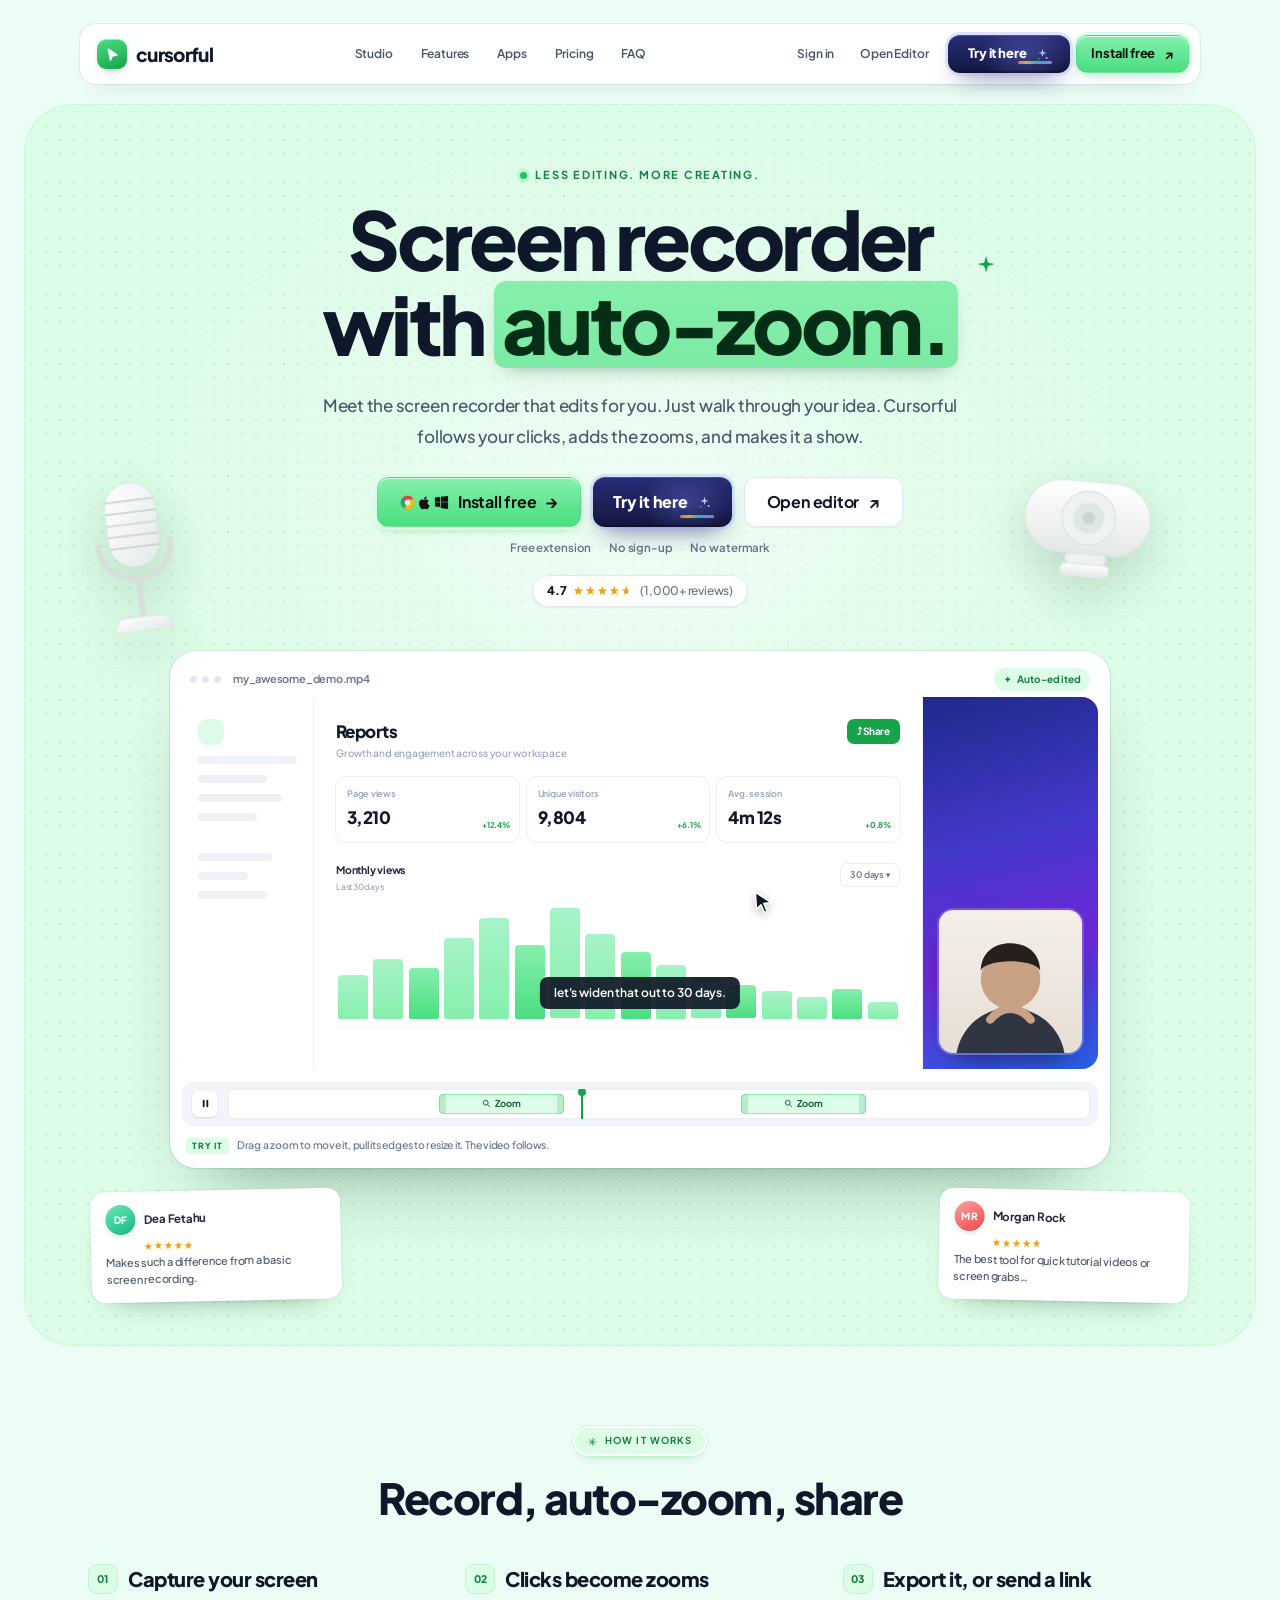
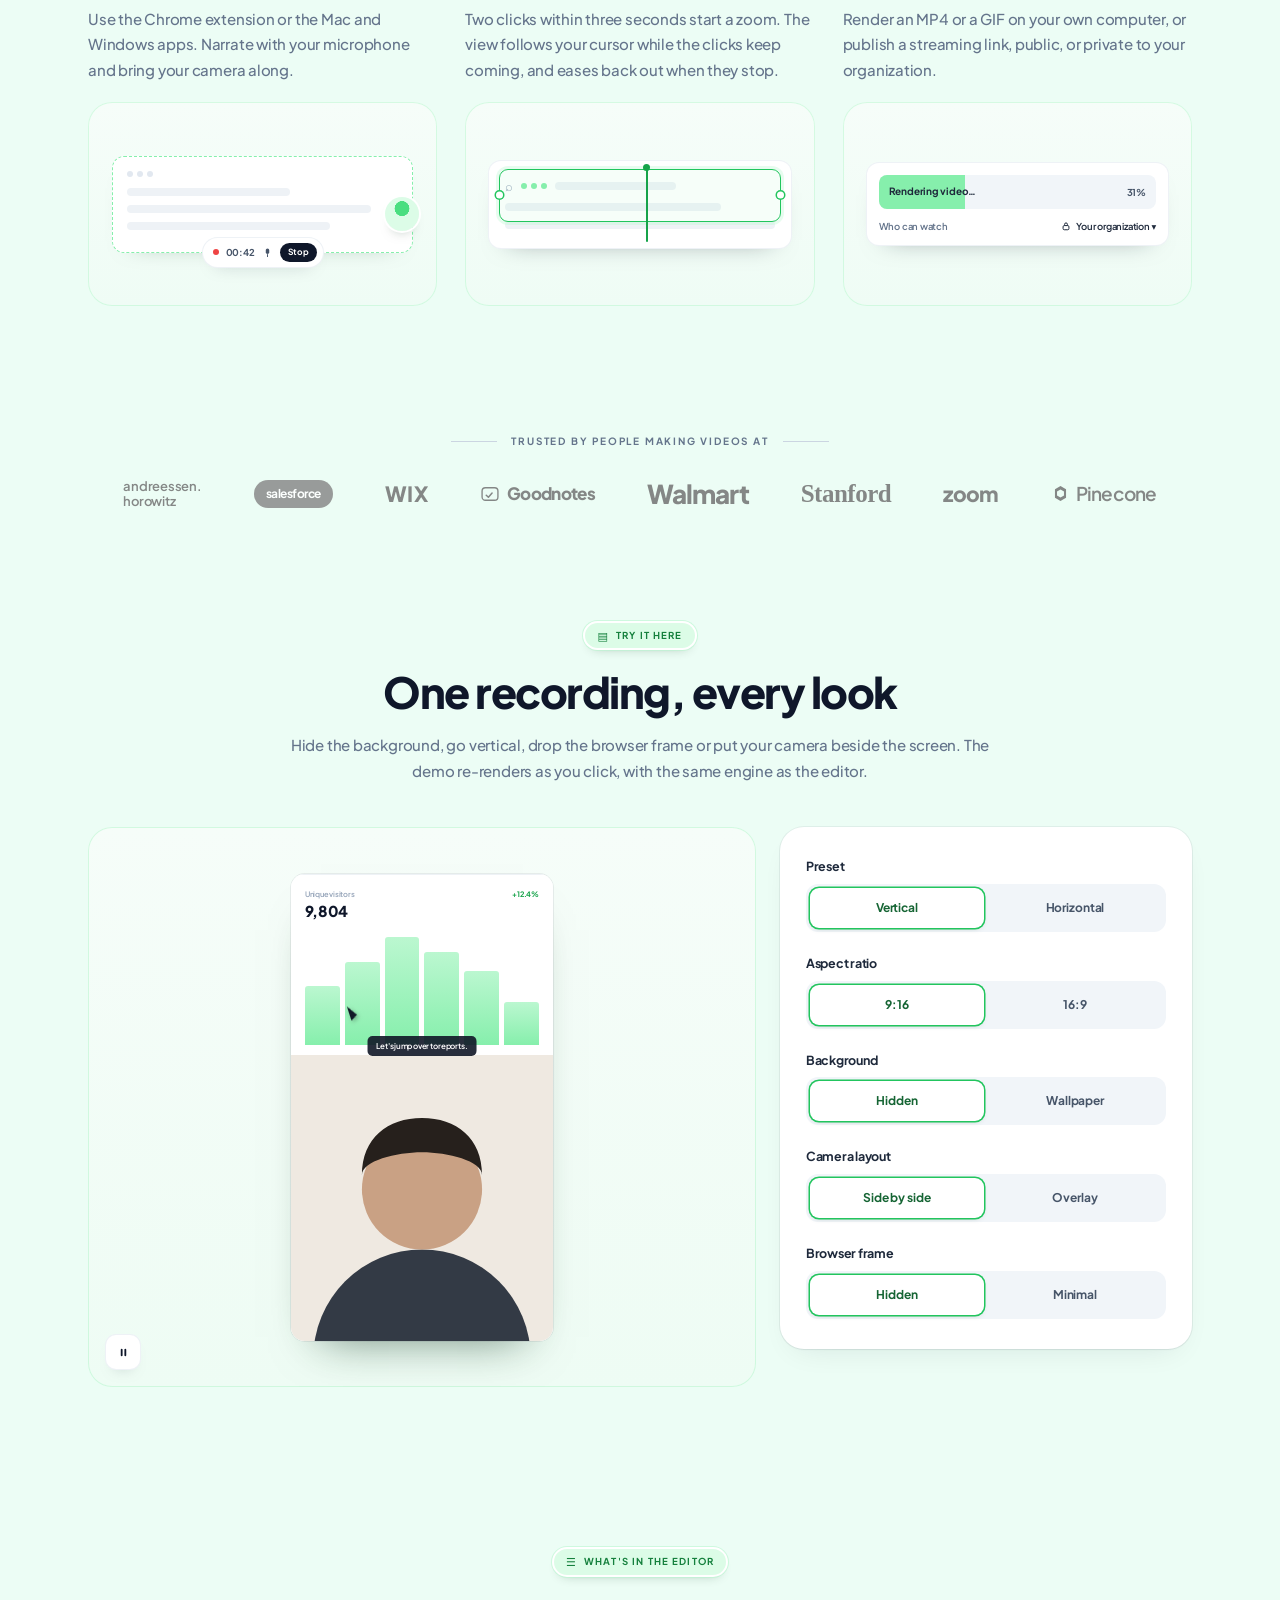
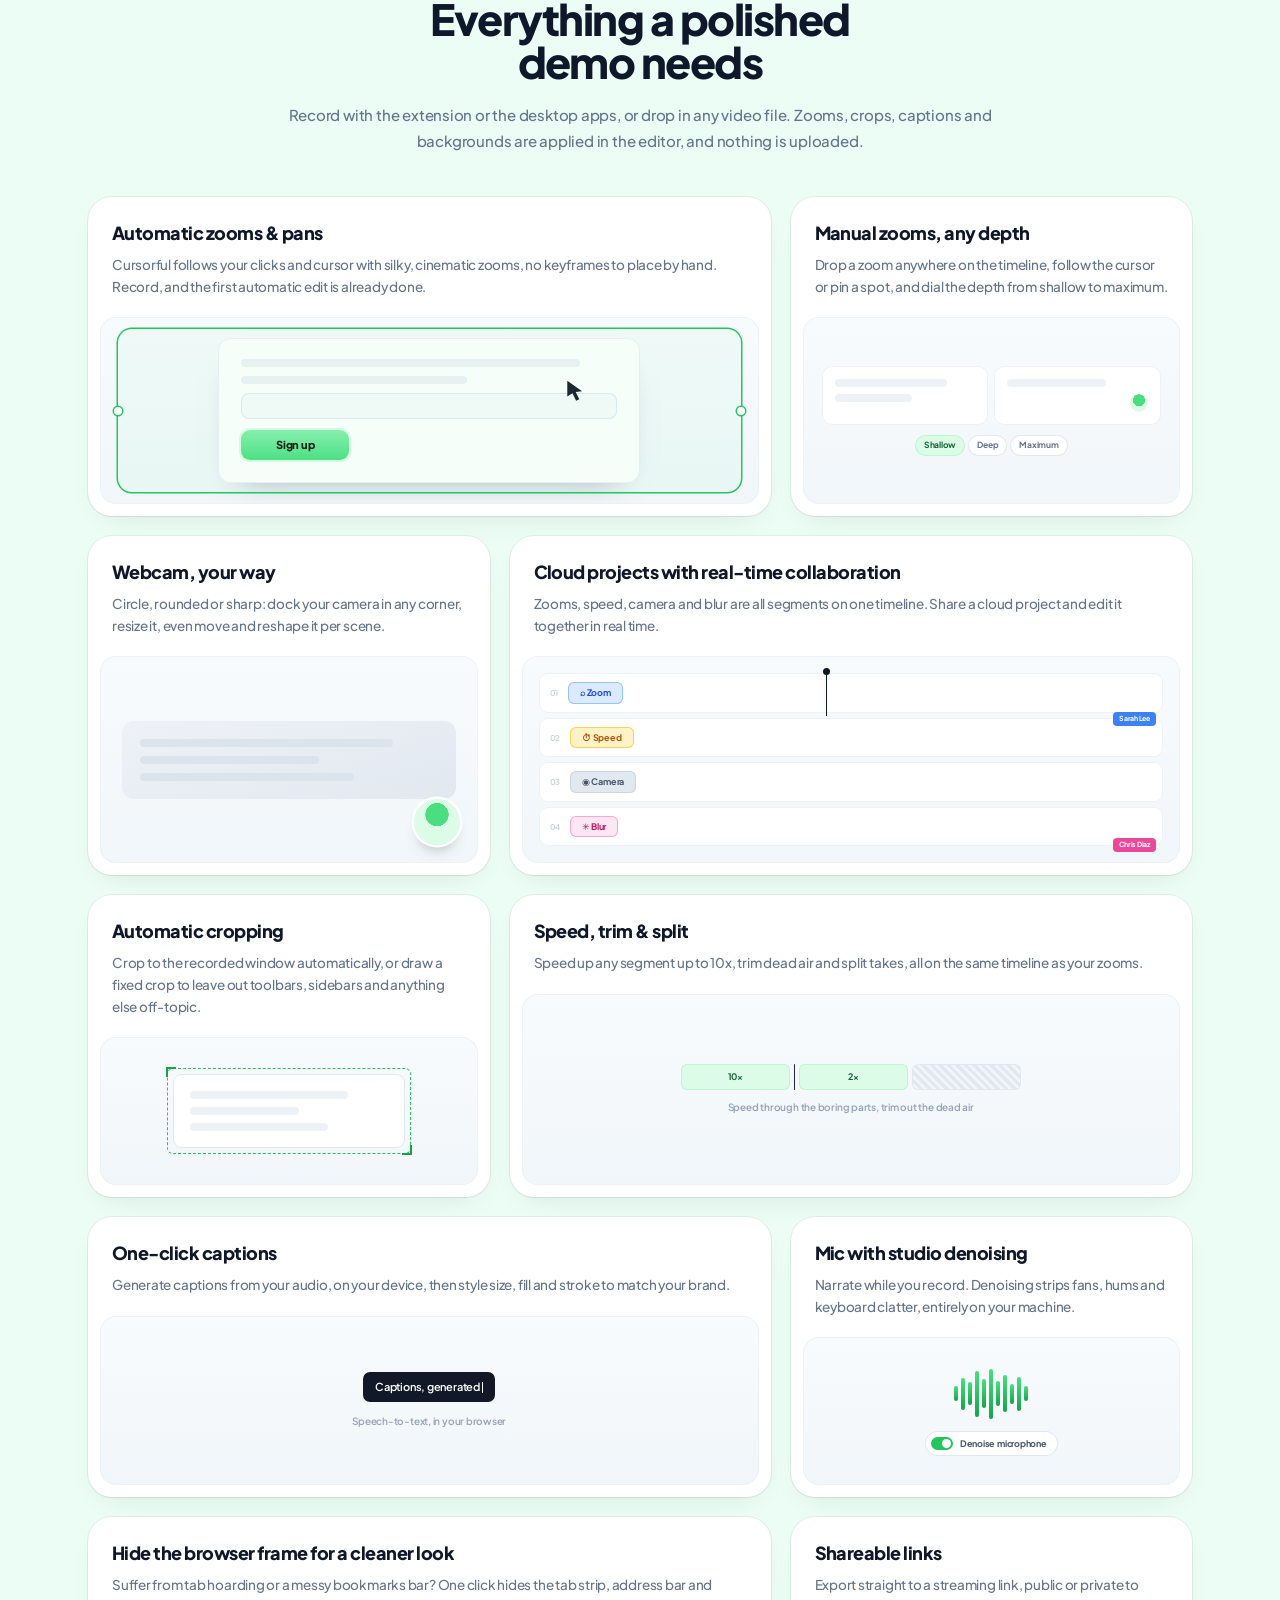
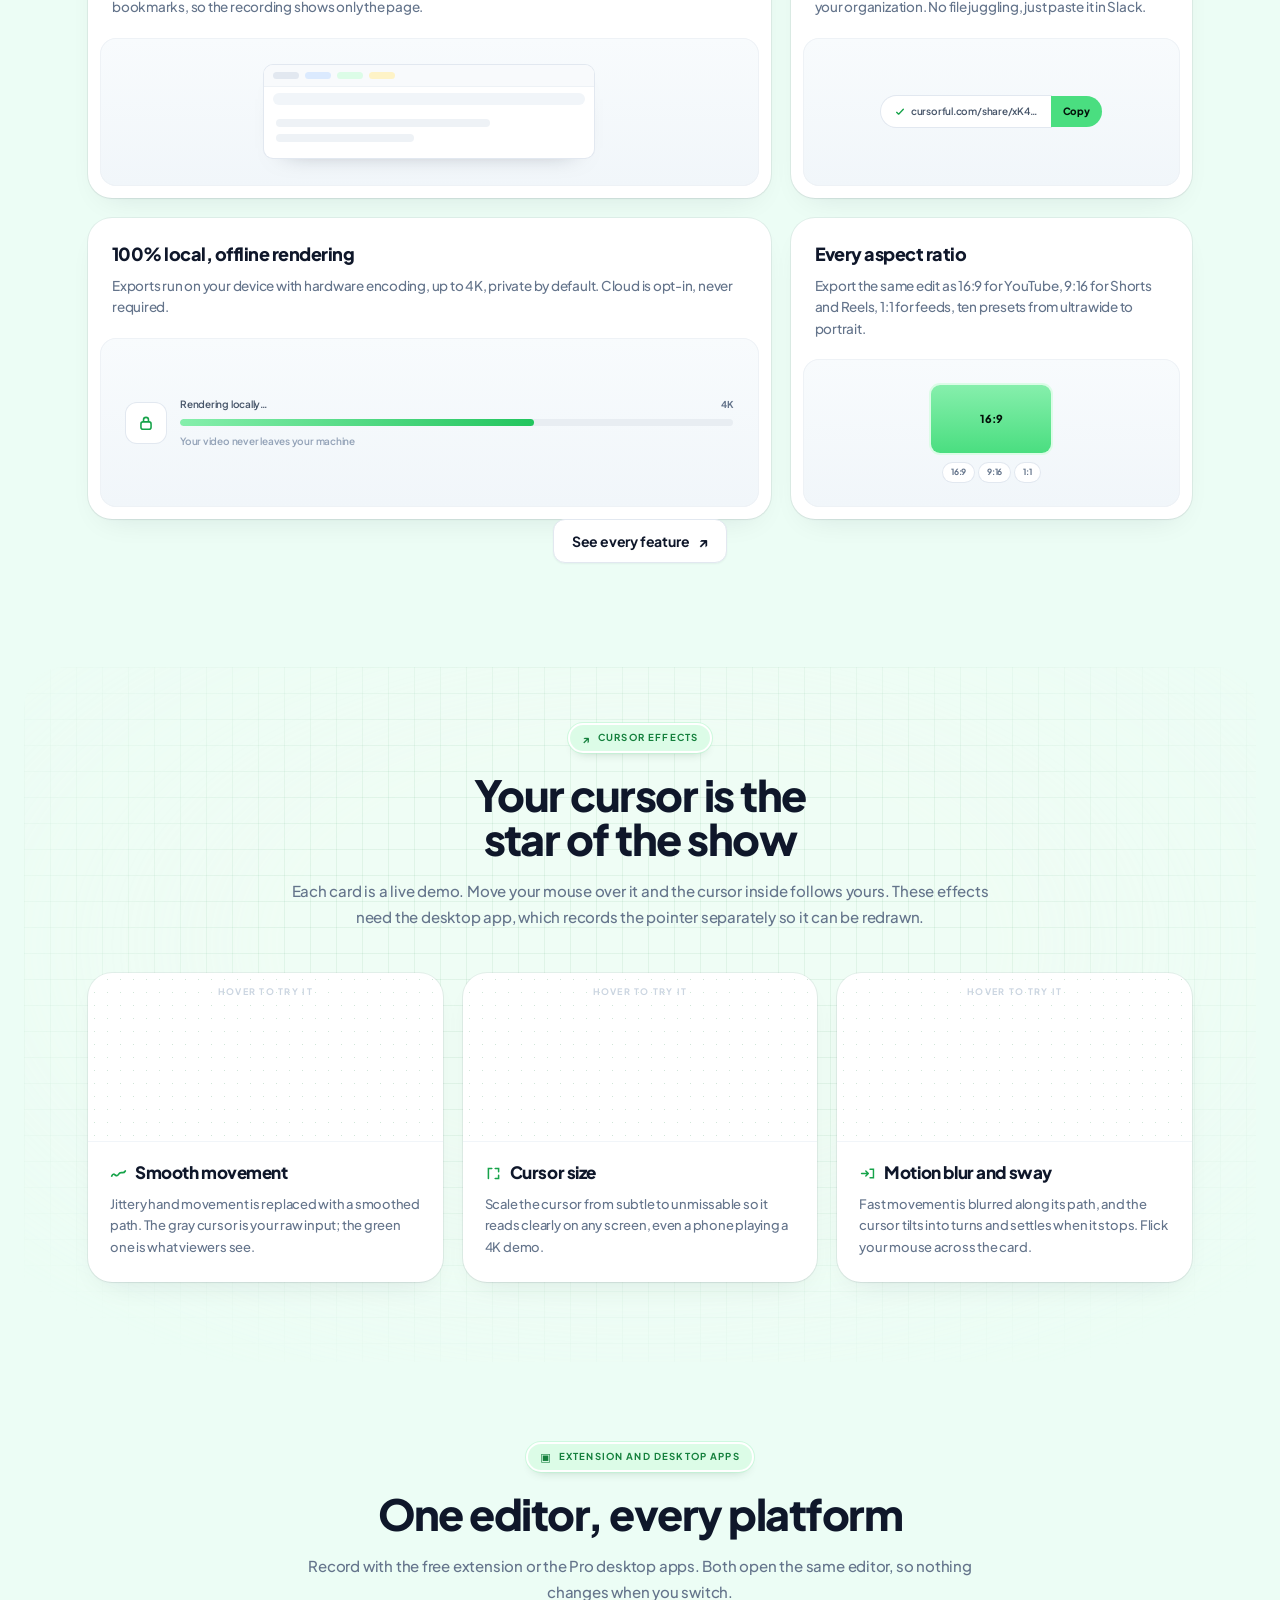
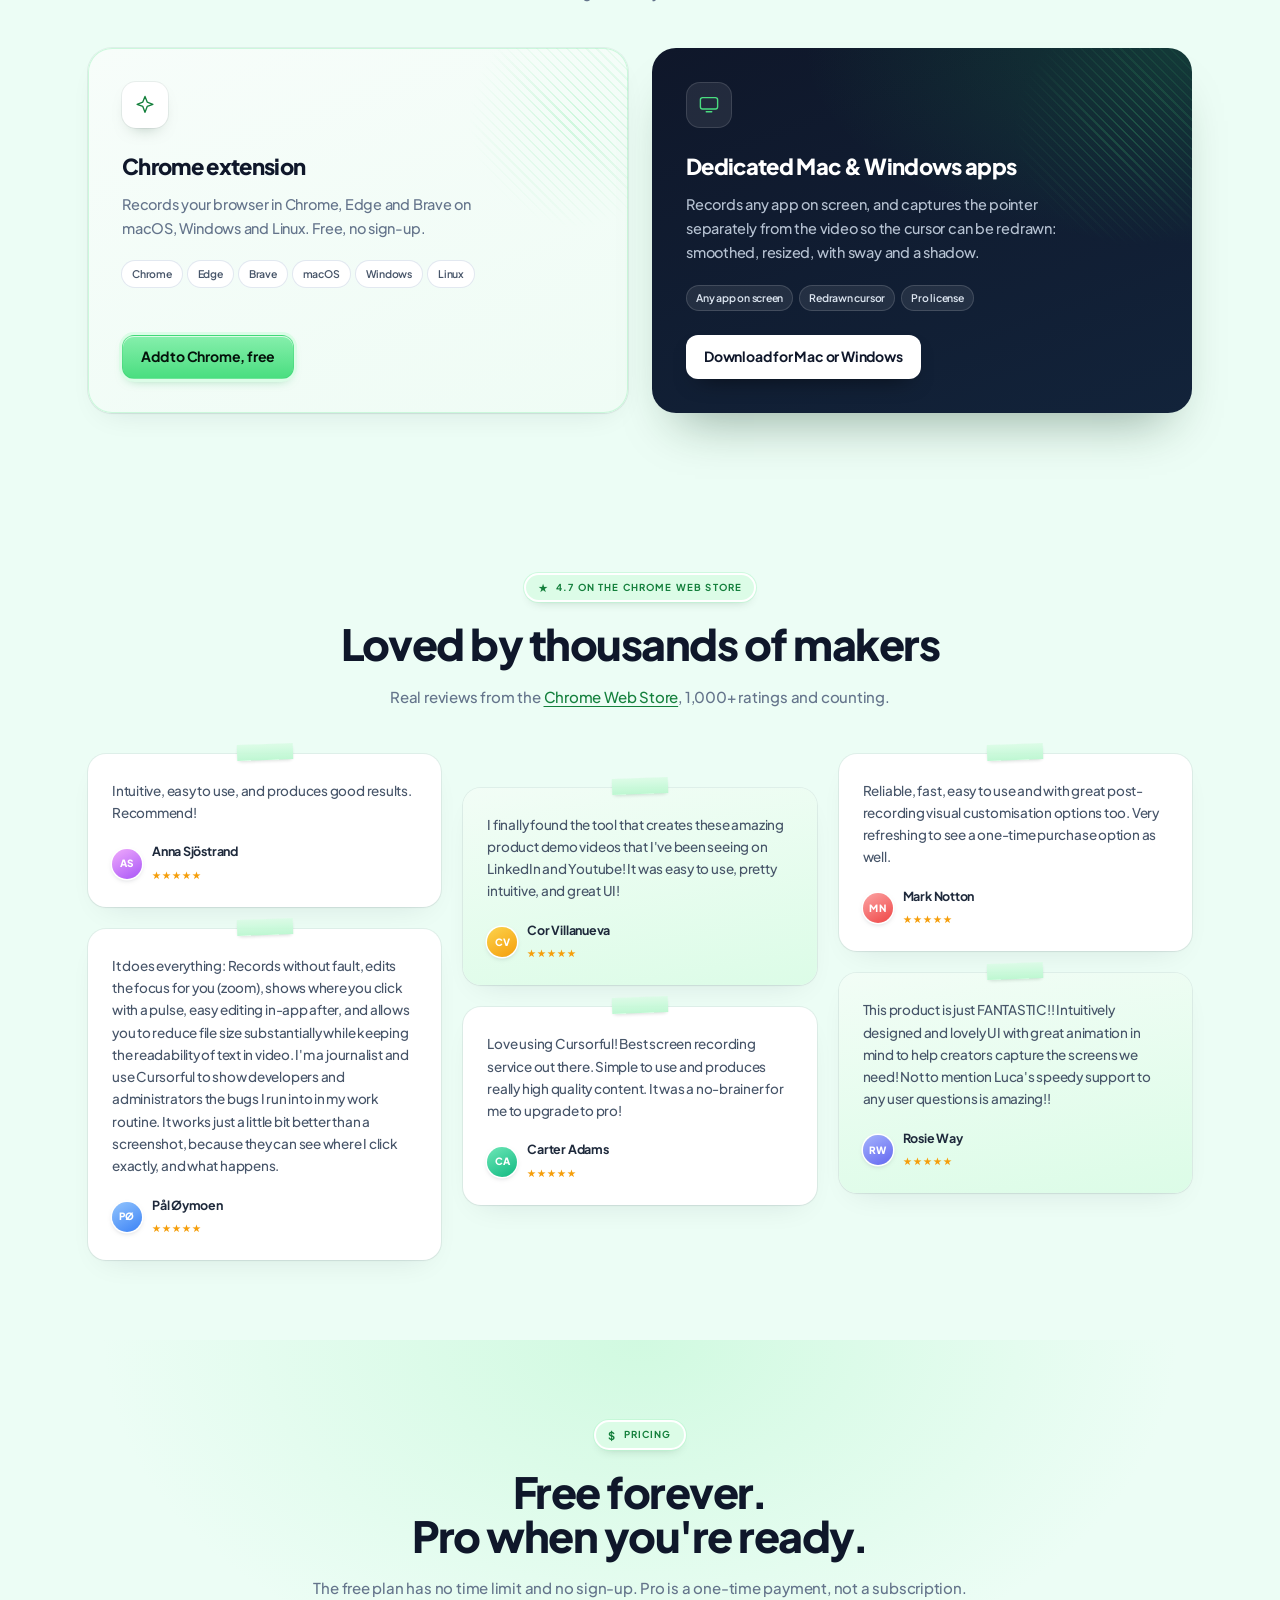
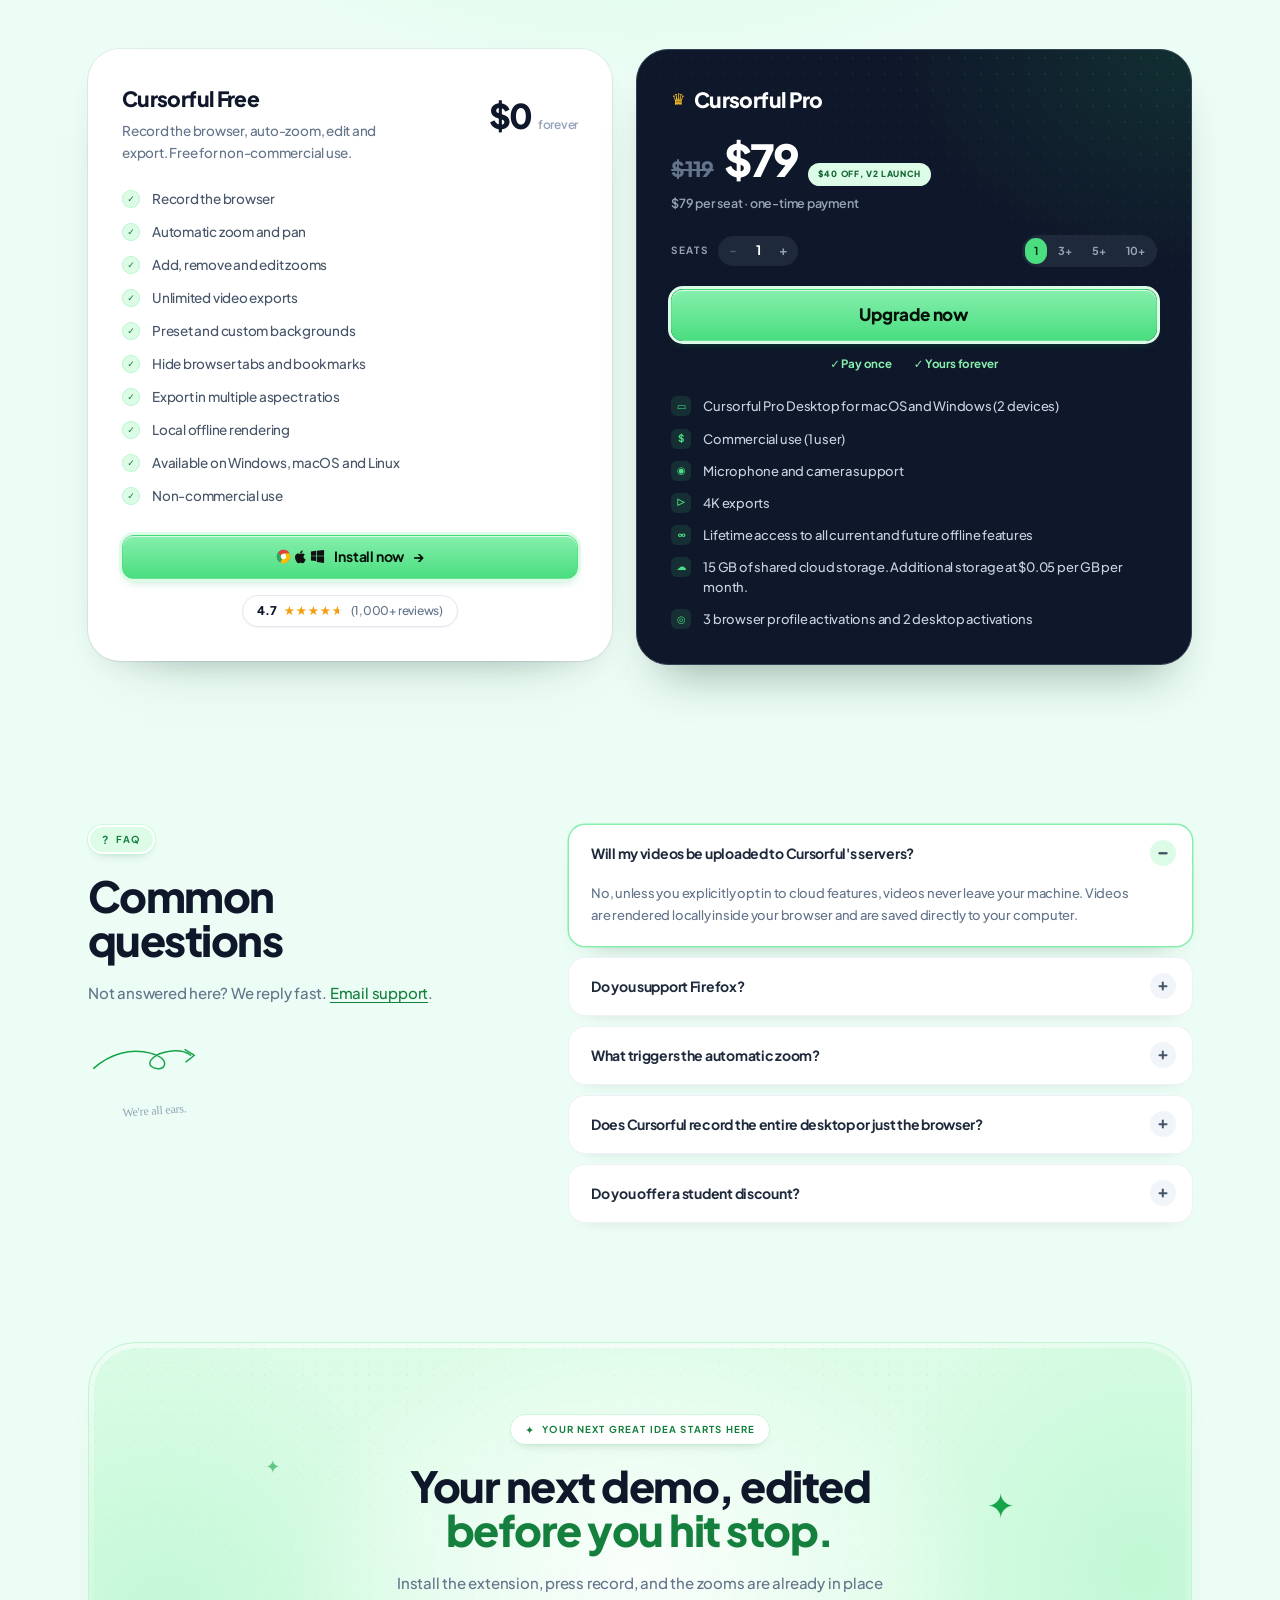
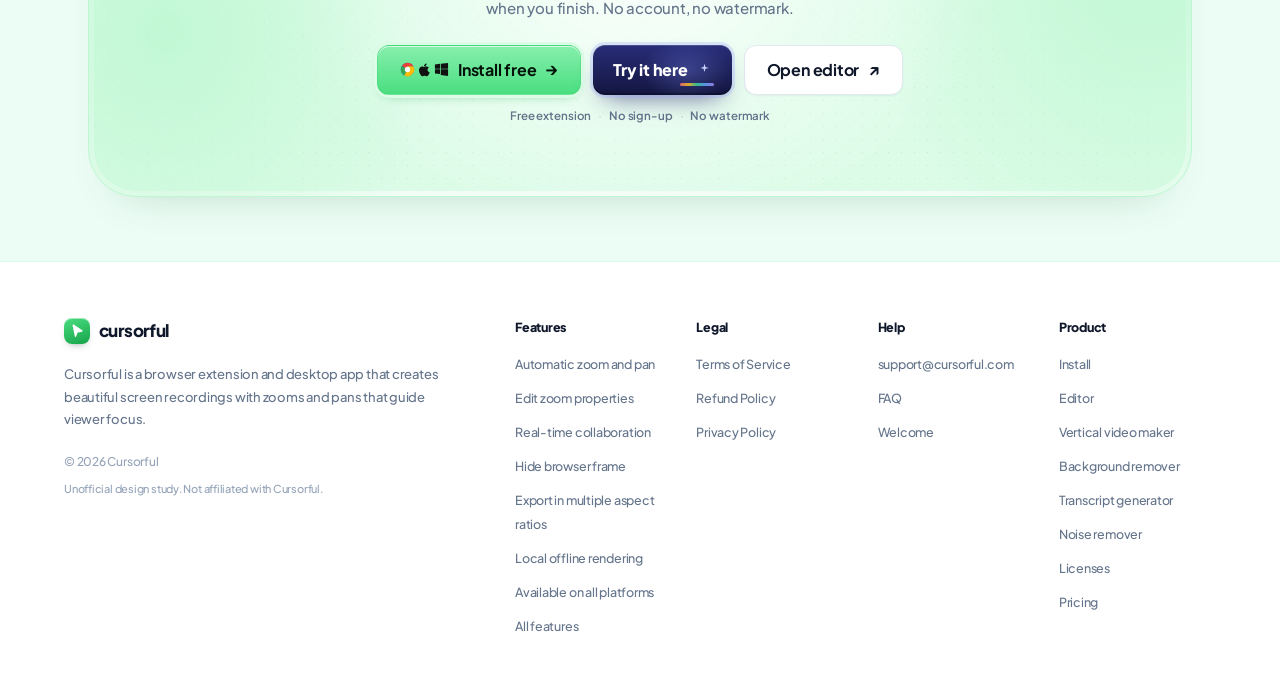
==== commit dc43333d: "feat: add the working studio with click-driven auto-zoom The landing page now opens a real tool inst" ====
--- a/index.html
+++ b/index.html
@@ -27,6 +27,7 @@
     </a>
 
     <nav class="nav__links" aria-label="Sections">
+      <a href="studio/">Studio</a>
       <a href="#features">Features</a>
       <a href="#apps">Apps</a>
       <a href="#pricing">Pricing</a>
@@ -35,8 +36,8 @@
 
     <div class="nav__actions">
       <a class="nav__text" href="#pricing">Sign in</a>
-      <a class="nav__text" href="#look">Open Editor</a>
-      <a class="btn btn--dark btn--sm" href="#look">
+      <a class="nav__text" href="studio/">Open Editor</a>
+      <a class="btn btn--dark btn--sm" href="studio/">
         <span>Try it here</span>
         <svg class="spark" viewBox="0 0 24 24" aria-hidden="true"><path d="M12 2.8l1.5 5.1 5.1 1.5-5.1 1.5L12 16l-1.5-5.1L5.4 9.4l5.1-1.5L12 2.8Z" fill="currentColor" opacity=".9"/><circle cx="18.6" cy="17.4" r="1.5" fill="currentColor"/><circle cx="6" cy="18.8" r="1" fill="currentColor"/></svg>
         <span class="rainbow" aria-hidden="true"></span>
@@ -50,13 +51,14 @@
   </header>
 
   <div class="mobile-menu" id="mobileMenu" hidden>
+    <a href="studio/">Studio</a>
     <a href="#features">Features</a>
     <a href="#apps">Apps</a>
     <a href="#pricing">Pricing</a>
     <a href="#faq">FAQ</a>
-    <a href="#look">Open Editor</a>
+    <a href="studio/">Open Editor</a>
     <div class="mobile-menu__cta">
-      <a class="btn btn--dark" href="#look">Try it here</a>
+      <a class="btn btn--dark" href="studio/">Try it here</a>
       <a class="btn btn--green" href="#pricing">Install free</a>
     </div>
   </div>
@@ -90,12 +92,12 @@
           </span>
           Install free <span class="arrow" aria-hidden="true">→</span>
         </a>
-        <a class="btn btn--dark btn--lg" href="#look">
+        <a class="btn btn--dark btn--lg" href="studio/">
           Try it here
           <svg class="spark" viewBox="0 0 24 24" aria-hidden="true"><path d="M12 2.8l1.5 5.1 5.1 1.5-5.1 1.5L12 16l-1.5-5.1L5.4 9.4l5.1-1.5L12 2.8Z" fill="currentColor"/><circle cx="18.6" cy="17.4" r="1.5" fill="currentColor"/><circle cx="6" cy="18.8" r="1" fill="currentColor"/></svg>
           <span class="rainbow" aria-hidden="true"></span>
         </a>
-        <a class="btn btn--ghost btn--lg" href="#look">Open editor <span class="arrow" aria-hidden="true">↗</span></a>
+        <a class="btn btn--ghost btn--lg" href="studio/">Open editor <span class="arrow" aria-hidden="true">↗</span></a>
       </div>
 
       <p class="hero__meta">Free extension <span aria-hidden="true">·</span> No sign-up <span aria-hidden="true">·</span> No watermark</p>
@@ -831,12 +833,12 @@
         </span>
         Install free <span class="arrow" aria-hidden="true">→</span>
       </a>
-      <a class="btn btn--dark btn--lg" href="#look">
+      <a class="btn btn--dark btn--lg" href="studio/">
         Try it here
         <svg class="spark" viewBox="0 0 24 24" aria-hidden="true"><path d="M12 2.8l1.5 5.1 5.1 1.5-5.1 1.5L12 16l-1.5-5.1L5.4 9.4l5.1-1.5L12 2.8Z" fill="currentColor"/></svg>
         <span class="rainbow" aria-hidden="true"></span>
       </a>
-      <a class="btn btn--ghost btn--lg" href="#look">Open editor <span class="arrow" aria-hidden="true">↗</span></a>
+      <a class="btn btn--ghost btn--lg" href="studio/">Open editor <span class="arrow" aria-hidden="true">↗</span></a>
     </div>
     <p class="hero__meta">Free extension <span aria-hidden="true">·</span> No sign-up <span aria-hidden="true">·</span> No watermark</p>
   </div>
@@ -893,8 +895,8 @@
         <h4>Product</h4>
         <ul>
           <li><a href="#apps">Install</a></li>
-          <li><a href="#look">Editor</a></li>
-          <li><a href="#look">Vertical video maker</a></li>
+          <li><a href="studio/">Editor</a></li>
+          <li><a href="studio/">Vertical video maker</a></li>
           <li><a href="#features">Background remover</a></li>
           <li><a href="#features">Transcript generator</a></li>
           <li><a href="#features">Noise remover</a></li>
